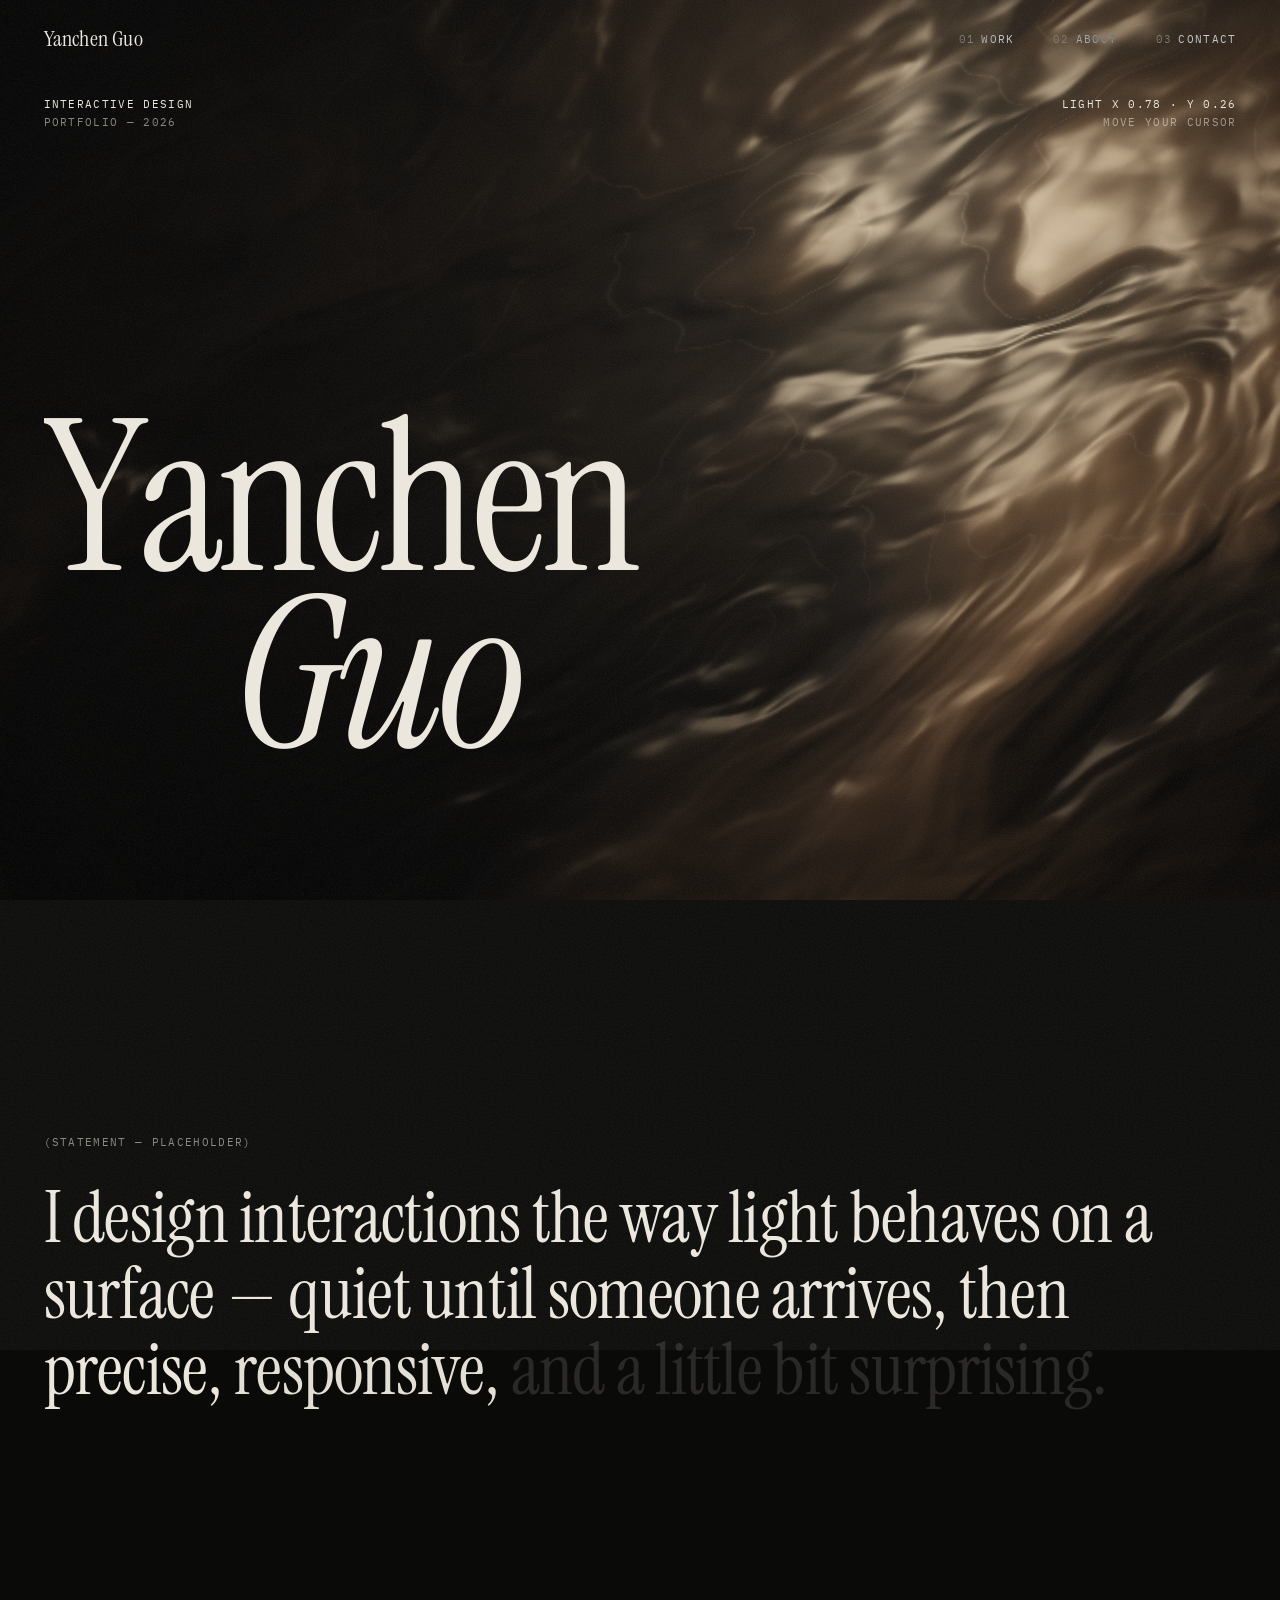
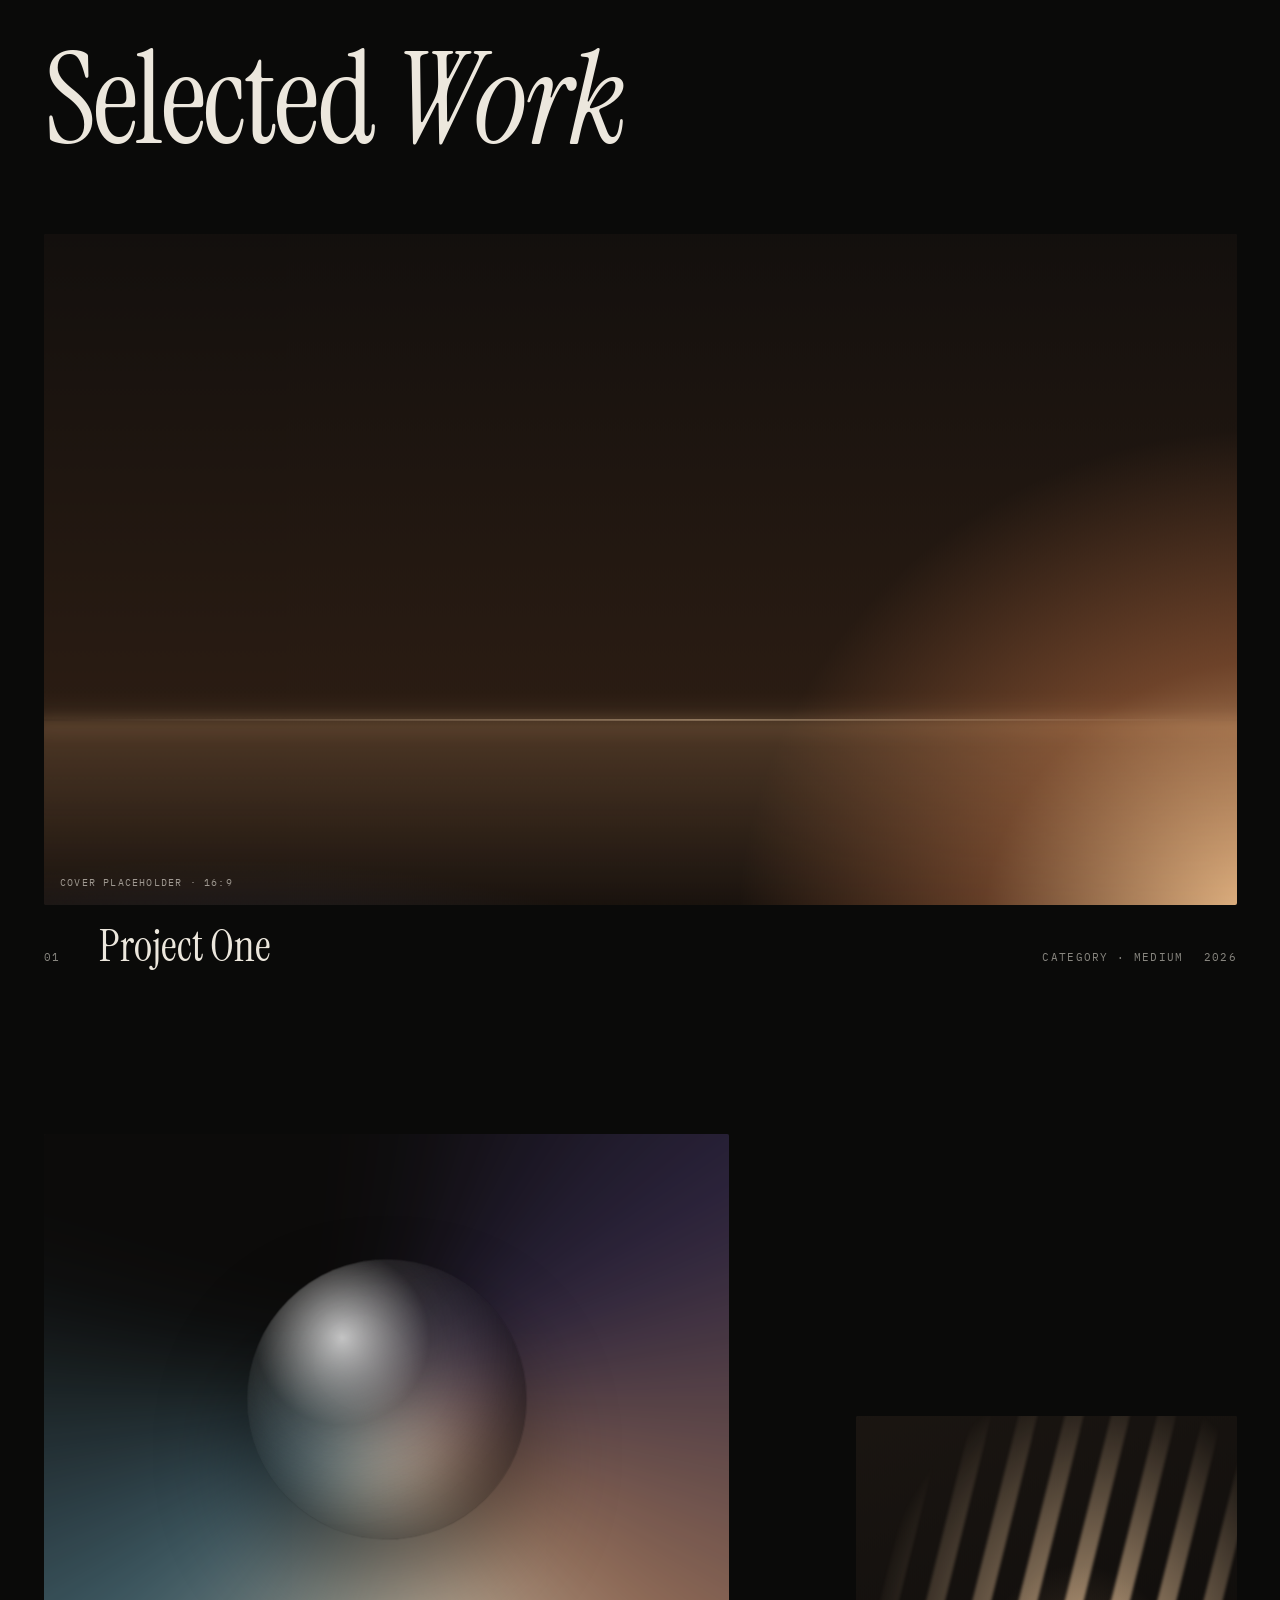
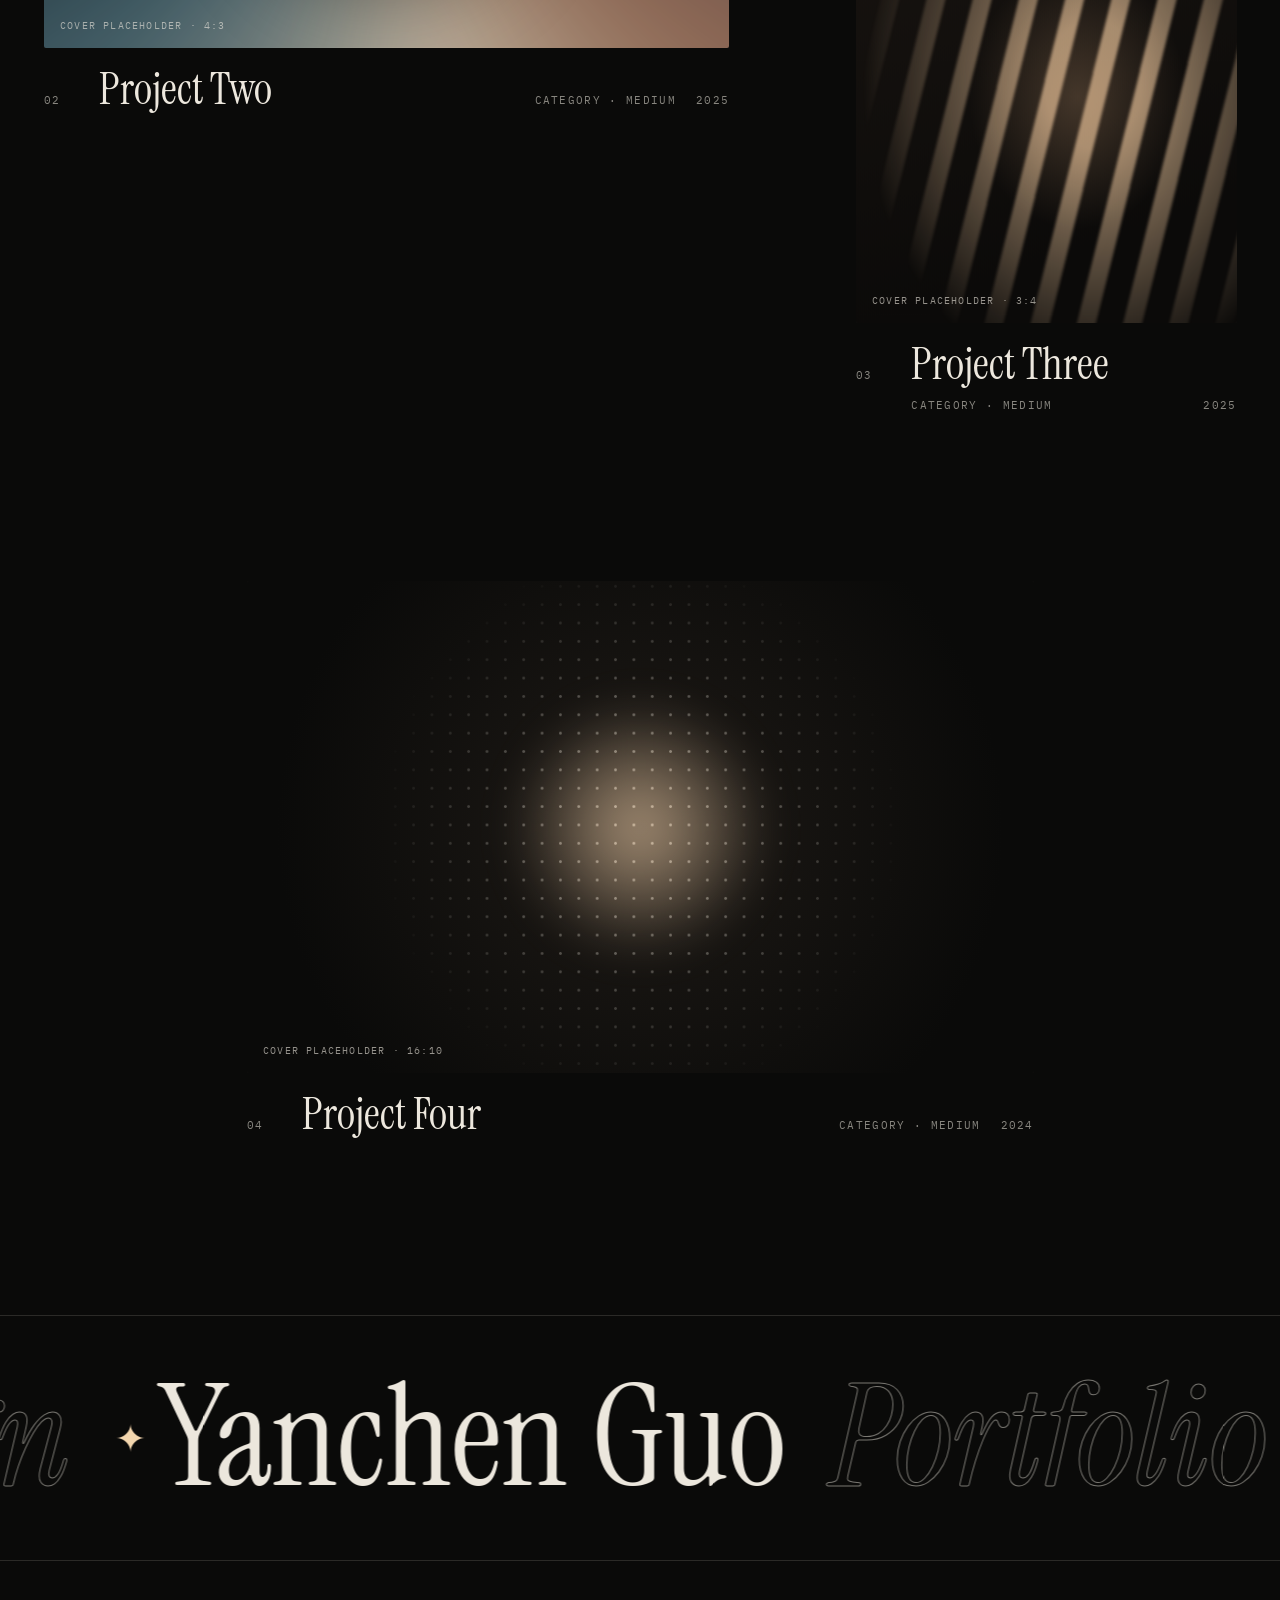
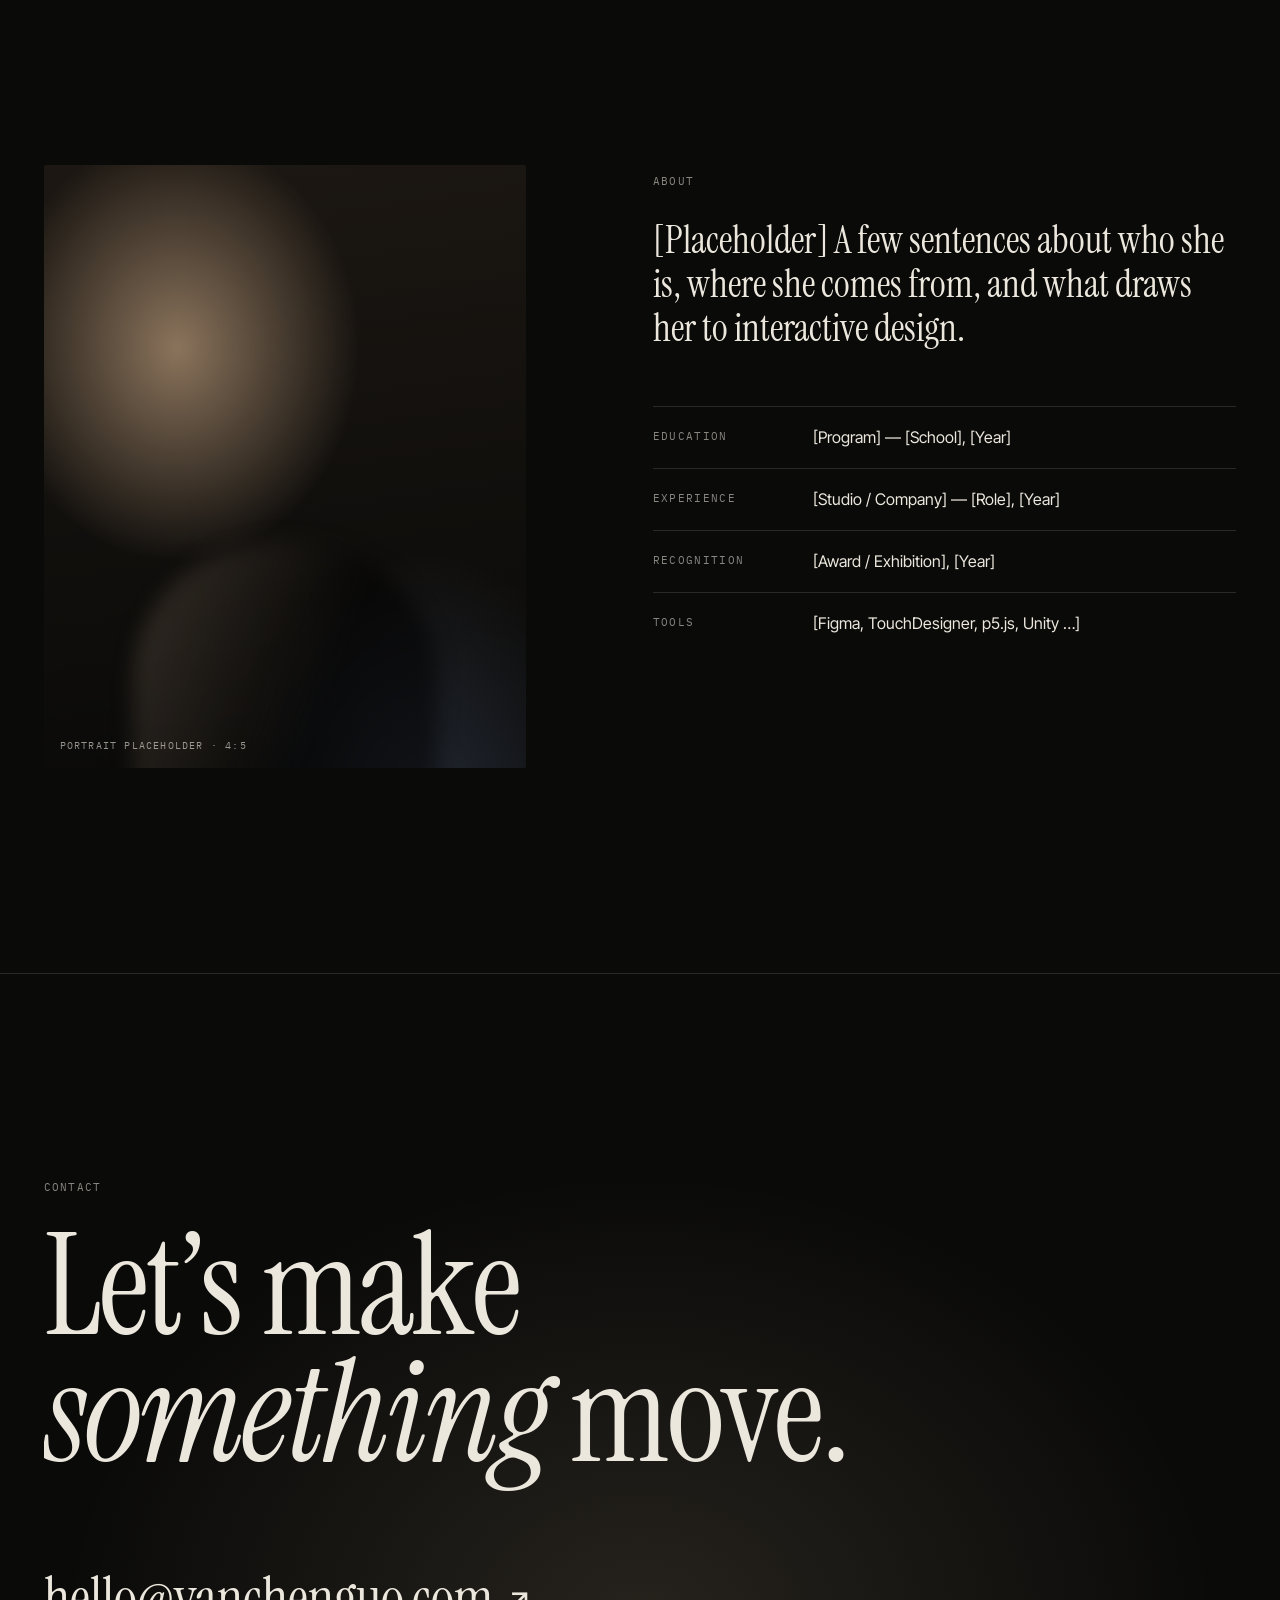
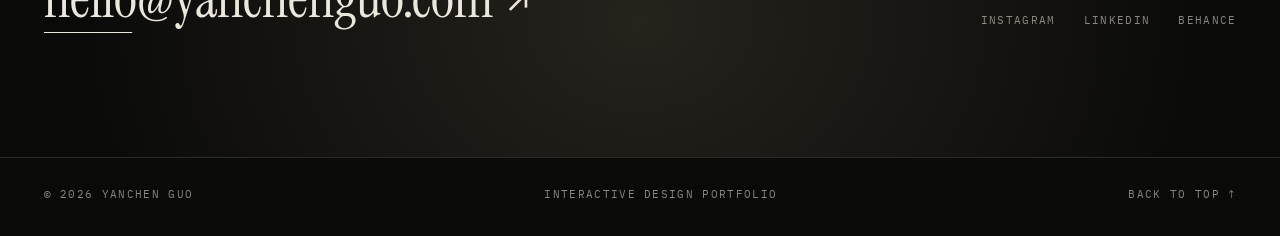
==== index.html @ 1174eb7d "Portfolio site for Yanchen Guo with placeholder content Static site with a WebGL light hero, scroll " ====
<!doctype html>
<html lang="en">
<head>
  <meta charset="utf-8">
  <meta name="viewport" content="width=device-width, initial-scale=1">
  <title>Yanchen Guo — Interactive Design</title>
  <!-- TODO(内容): 一句话介绍，用于搜索结果和分享卡片 -->
  <meta name="description" content="Yanchen Guo — interactive design portfolio.">
  <meta name="theme-color" content="#0a0a09">
  <meta property="og:type" content="website">
  <meta property="og:title" content="Yanchen Guo — Interactive Design">
  <meta property="og:description" content="Yanchen Guo — interactive design portfolio.">
  <meta property="og:url" content="https://yanchenguo.com/">
  <link rel="icon" href="assets/favicon.svg" type="image/svg+xml">

  <script>
    document.documentElement.classList.add('js');
    setTimeout(function () { if (!window.__ready) document.documentElement.classList.remove('js'); }, 2500);
  </script>

  <link rel="preconnect" href="https://fonts.googleapis.com">
  <link rel="preconnect" href="https://fonts.gstatic.com" crossorigin>
  <link href="https://fonts.googleapis.com/css2?family=IBM+Plex+Mono:wght@400&family=Instrument+Serif:ital@0;1&family=Inter+Tight:wght@300;400;500&display=swap" rel="stylesheet">
  <link rel="stylesheet" href="assets/css/style.css">

  <script src="assets/js/vendor/lenis.min.js" defer></script>
  <script src="assets/js/light.js" defer></script>
  <script src="assets/js/main.js" defer></script>
</head>
<body>

<div class="curtain" aria-hidden="true"></div>

<header class="nav">
  <a class="nav-logo" href="./" data-magnetic="0.2">Yanchen Guo</a>
  <nav class="nav-links" aria-label="Primary">
    <a href="#work" data-magnetic="0.3"><span>01</span>Work</a>
    <a href="#about" data-magnetic="0.3"><span>02</span>About</a>
    <a href="#contact" data-magnetic="0.3"><span>03</span>Contact</a>
  </nav>
</header>

<main>

  <!-- ============ Hero: the light follows the cursor ============ -->
  <section class="hero" id="top">
    <canvas class="hero-light" data-light aria-hidden="true"></canvas>
    <div class="hero-inner">
      <div class="hero-top">
        <p class="mono" data-reveal style="--d:.9s">Interactive Design<br><span class="dim">Portfolio — 2026</span></p>
        <p class="mono hero-readout" data-reveal style="--d:1s">
          Light <span data-light-readout>x 0.50 · y 0.50</span><br>
          <span class="dim touch-hide">Move your cursor</span>
        </p>
      </div>

      <h1 class="hero-title" data-split style="--d:.35s">Yanchen<br><em>Guo</em></h1>

      <div class="hero-bottom">
        <!-- TODO(内容): 一句话介绍 -->
        <p class="hero-intro" data-reveal style="--d:1.15s">[Placeholder] One line on what she designs, and for whom.</p>
        <a class="scroll-cue mono" href="#work" data-reveal style="--d:1.25s"><span class="cue-line"></span>Scroll</a>
      </div>
    </div>
  </section>

  <!-- ============ Statement: words light up while scrolling ============ -->
  <section class="statement" aria-label="Statement">
    <p class="mono label" data-reveal>(Statement — placeholder)</p>
    <!-- TODO(内容): 换成她自己的一句话设计理念，长度差不多就好 -->
    <p class="statement-text" data-scrub>I design interactions the way light behaves on a surface — quiet until someone arrives, then precise, responsive, and a little bit surprising.</p>
  </section>

  <!-- ============ Selected work ============ -->
  <!--
    每个作品是一个 <article class="work-item">。版式按 4 个一组自动循环：
      第 1 个通栏 16:9 / 第 2 个偏左 4:3 / 第 3 个偏右竖图 3:4 / 第 4 个居中 16:10
    换封面：把 <div class="art art-1"></div> 换成
      <img class="art" src="assets/img/封面.jpg" alt="作品名" loading="lazy">
    然后删掉 <span class="ph-tag">…</span>
  -->
  <section class="work" id="work">
    <header class="section-head">
      <h2 class="section-title" data-split>Selected <em>Work</em></h2>
      <p class="mono section-count" data-reveal>(04) &nbsp;2024 — 2026</p>
    </header>

    <div class="work-list">

      <article class="work-item">
        <a class="work-link" href="work/example.html" data-cursor="View">
          <div class="work-media" data-reveal="clip" data-tilt>
            <div class="parallax" data-parallax="0.08"><div class="art art-1"></div></div>
            <span class="ph-tag mono">Cover placeholder · 16:9</span>
          </div>
          <div class="work-caption">
            <span class="mono work-no">01</span>
            <h3 class="work-title">Project One</h3>
            <span class="mono work-tags">Category · Medium</span>
            <span class="mono work-year">2026</span>
          </div>
        </a>
      </article>

      <article class="work-item">
        <a class="work-link" href="work/example.html" data-cursor="View">
          <div class="work-media" data-reveal="clip" data-tilt>
            <div class="parallax" data-parallax="0.1"><div class="art art-2"></div></div>
            <span class="ph-tag mono">Cover placeholder · 4:3</span>
          </div>
          <div class="work-caption">
            <span class="mono work-no">02</span>
            <h3 class="work-title">Project Two</h3>
            <span class="mono work-tags">Category · Medium</span>
            <span class="mono work-year">2025</span>
          </div>
        </a>
      </article>

      <article class="work-item">
        <a class="work-link" href="work/example.html" data-cursor="View">
          <div class="work-media" data-reveal="clip" data-tilt>
            <div class="parallax" data-parallax="0.12"><div class="art art-3"></div></div>
            <span class="ph-tag mono">Cover placeholder · 3:4</span>
          </div>
          <div class="work-caption">
            <span class="mono work-no">03</span>
            <h3 class="work-title">Project Three</h3>
            <span class="mono work-tags">Category · Medium</span>
            <span class="mono work-year">2025</span>
          </div>
        </a>
      </article>

      <article class="work-item">
        <a class="work-link" href="work/example.html" data-cursor="View">
          <div class="work-media" data-reveal="clip" data-tilt>
            <div class="parallax" data-parallax="0.08"><div class="art art-4"></div></div>
            <span class="ph-tag mono">Cover placeholder · 16:10</span>
          </div>
          <div class="work-caption">
            <span class="mono work-no">04</span>
            <h3 class="work-title">Project Four</h3>
            <span class="mono work-tags">Category · Medium</span>
            <span class="mono work-year">2024</span>
          </div>
        </a>
      </article>

    </div>
  </section>

  <!-- ============ Marquee ============ -->
  <div class="marquee" aria-hidden="true">
    <div class="marquee-track">
      <div class="marquee-group">
        <span>Interactive</span><span class="outline">Design</span><span class="star">✦</span>
        <span>Yanchen Guo</span><span class="outline">Portfolio</span><span class="star">✦</span>
      </div>
    </div>
  </div>

  <!-- ============ About ============ -->
  <section class="about" id="about">
    <div class="about-grid">
      <!-- TODO(内容): 头像/工作照，换成 <img class="art" src="assets/img/portrait.jpg" alt="Yanchen Guo"> -->
      <div class="about-portrait" data-reveal="clip">
        <div class="parallax" data-parallax="0.1"><div class="art art-portrait"></div></div>
        <span class="ph-tag mono">Portrait placeholder · 4:5</span>
      </div>

      <div class="about-body">
        <p class="mono label" data-reveal>About</p>
        <!-- TODO(内容): 个人简介 -->
        <p class="about-lead" data-reveal>[Placeholder] A few sentences about who she is, where she comes from, and what draws her to interactive design.</p>

        <!-- TODO(内容): 不需要的整行 <div> 删掉 -->
        <dl class="about-list">
          <div data-reveal><dt class="mono">Education</dt><dd>[Program] — [School], [Year]</dd></div>
          <div data-reveal><dt class="mono">Experience</dt><dd>[Studio / Company] — [Role], [Year]</dd></div>
          <div data-reveal><dt class="mono">Recognition</dt><dd>[Award / Exhibition], [Year]</dd></div>
          <div data-reveal><dt class="mono">Tools</dt><dd>[Figma, TouchDesigner, p5.js, Unity …]</dd></div>
        </dl>
      </div>
    </div>
  </section>

  <!-- ============ Contact ============ -->
  <section class="contact" id="contact">
    <p class="mono label" data-reveal>Contact</p>
    <h2 class="contact-title" data-split>Let’s make<br><em>something</em> move.</h2>
    <div class="contact-row">
      <!-- TODO(内容): 换成真实邮箱（href 和文字都要改） -->
      <a class="contact-email" href="mailto:hello@yanchenguo.com" data-reveal>hello@yanchenguo.com <span class="arrow">↗</span></a>
      <!-- TODO(内容): 换成真实链接，不需要的整行 <li> 删掉 -->
      <ul class="contact-social mono" data-reveal style="--d:.1s">
        <li><a href="https://www.instagram.com/" target="_blank" rel="noopener">Instagram</a></li>
        <li><a href="https://www.linkedin.com/" target="_blank" rel="noopener">LinkedIn</a></li>
        <li><a href="https://www.behance.net/" target="_blank" rel="noopener">Behance</a></li>
      </ul>
    </div>
  </section>

</main>

<footer class="footer mono">
  <span>© <span data-year>2026</span> Yanchen Guo</span>
  <span class="dim">Interactive Design Portfolio</span>
  <a href="#top" data-magnetic="0.3">Back to top ↑</a>
</footer>

</body>
</html>
---- assets/css/style.css ----
/* ==========================================================================
   Yanchen Guo — portfolio
   ========================================================================== */

:root {
  color-scheme: dark;
  --ink: #0a0a09;
  --ink-2: #121110;
  --paper: #ece7dd;
  --muted: rgba(236, 231, 221, 0.56);
  --faint: rgba(236, 231, 221, 0.14);
  --glow: #f3d6ae;

  --serif: "Instrument Serif", "Songti SC", "Noto Serif SC", Georgia, serif;
  --sans: "Inter Tight", "PingFang SC", "Noto Sans SC", system-ui, sans-serif;
  --mono: "IBM Plex Mono", ui-monospace, "SFMono-Regular", Menlo, monospace;

  --gutter: clamp(16px, 3.4vw, 48px);
  --gap: clamp(16px, 2vw, 28px);
  --ease: cubic-bezier(0.16, 1, 0.3, 1);
  --ease-io: cubic-bezier(0.76, 0, 0.24, 1);
}

*, *::before, *::after { box-sizing: border-box; }

html, body { overflow-x: clip; }

body {
  margin: 0;
  background: var(--ink);
  color: var(--paper);
  font-family: var(--sans);
  font-size: 16px;
  line-height: 1.55;
  -webkit-font-smoothing: antialiased;
  -moz-osx-font-smoothing: grayscale;
  text-rendering: optimizeLegibility;
}

::selection { background: var(--glow); color: var(--ink); }

img, canvas, video { display: block; max-width: 100%; }

a { color: inherit; text-decoration: none; }

:focus-visible { outline: 1px solid var(--glow); outline-offset: 4px; }

em { font-style: italic; }

.mono {
  font-family: var(--mono);
  font-size: 11px;
  line-height: 1.6;
  letter-spacing: 0.12em;
  text-transform: uppercase;
}

.dim { color: var(--muted); }

.label { color: var(--muted); margin: 0 0 28px; }

/* Lenis */
html.lenis, html.lenis body { height: auto; }
.lenis.lenis-smooth { scroll-behavior: auto !important; }
.lenis.lenis-stopped { overflow: hidden; }

/* Film grain over everything */
body::after {
  content: "";
  position: fixed;
  inset: -50%;
  z-index: 90;
  pointer-events: none;
  opacity: 0.075;
  background-image: url("data:image/svg+xml;utf8,<svg xmlns='http://www.w3.org/2000/svg' width='240' height='240'><filter id='n'><feTurbulence type='fractalNoise' baseFrequency='.85' numOctaves='3' stitchTiles='stitch'/><feColorMatrix values='0 0 0 0 1  0 0 0 0 1  0 0 0 0 1  0 0 0 .9 0'/></filter><rect width='100%' height='100%' filter='url(%23n)'/></svg>");
  animation: grain 1.2s steps(6) infinite;
}

@keyframes grain {
  0%   { transform: translate(0, 0); }
  20%  { transform: translate(-6%, 4%); }
  40%  { transform: translate(4%, -7%); }
  60%  { transform: translate(-3%, -3%); }
  80%  { transform: translate(7%, 5%); }
  100% { transform: translate(0, 0); }
}

/* ==========================================================================
   Page curtain (enter / leave)
   ========================================================================== */

.curtain {
  position: fixed;
  inset: 0;
  z-index: 95;
  display: none;
  pointer-events: none;
  background: var(--ink);
  transform-origin: top;
}

.js .curtain { display: block; animation: curtain-out 1.1s var(--ease) 0.05s both; }

.js.is-leaving .curtain {
  transform-origin: bottom;
  animation: curtain-in 0.6s var(--ease-io) both;
}

@keyframes curtain-out { from { transform: scaleY(1); } to { transform: scaleY(0); } }
@keyframes curtain-in  { from { transform: scaleY(0); } to { transform: scaleY(1); } }

/* ==========================================================================
   Navigation
   ========================================================================== */

.nav {
  position: fixed;
  top: 0;
  left: 0;
  right: 0;
  z-index: 50;
  display: flex;
  align-items: center;
  justify-content: space-between;
  padding: 22px var(--gutter);
  color: #f0ece4;
  mix-blend-mode: difference;
}

.nav-logo {
  font-family: var(--serif);
  font-size: 22px;
  letter-spacing: 0.01em;
}

.nav-links { display: flex; gap: clamp(18px, 3vw, 40px); }

.nav-links a {
  font-family: var(--mono);
  font-size: 11px;
  letter-spacing: 0.12em;
  text-transform: uppercase;
}

.nav-links a span { opacity: 0.5; margin-right: 6px; }

[data-magnetic] { display: inline-block; transition: transform 0.6s var(--ease); }

/* ==========================================================================
   Cursor
   ========================================================================== */

.cursor {
  position: fixed;
  left: 0;
  top: 0;
  z-index: 99;
  pointer-events: none;
  mix-blend-mode: difference;
  opacity: 0;
  transition: opacity 0.3s;
}

.has-cursor .cursor { opacity: 1; }
.has-cursor, .has-cursor * { cursor: none; }

.cursor-ball {
  position: absolute;
  left: -44px;
  top: -44px;
  width: 88px;
  height: 88px;
  border-radius: 50%;
  background: #f0ece4;
  display: grid;
  place-items: center;
  transform: scale(0.11);
  transition: transform 0.6s var(--ease), background-color 0.3s;
}

.cursor.is-link .cursor-ball { transform: scale(0.42); }

.cursor.is-view { mix-blend-mode: normal; }
.cursor.is-view .cursor-ball { transform: scale(1); background: rgba(240, 236, 228, 0.94); }

.cursor-label {
  font-family: var(--mono);
  font-size: 11px;
  letter-spacing: 0.14em;
  text-transform: uppercase;
  color: var(--ink);
  opacity: 0;
  transition: opacity 0.25s;
}

.cursor.is-view .cursor-label { opacity: 1; transition-delay: 0.1s; }

/* ==========================================================================
   Reveal system (only active once JS is running)
   ========================================================================== */

.js [data-reveal] {
  opacity: 0;
  transform: translate3d(0, 28px, 0);
  transition: opacity 1.3s var(--ease), transform 1.3s var(--ease);
  transition-delay: var(--d, 0s);
}

.js [data-reveal].is-in { opacity: 1; transform: none; }

.js [data-reveal="clip"] {
  opacity: 1;
  transform: none;
  clip-path: inset(100% 0 0 0);
  transition: clip-path 1.6s var(--ease);
  transition-delay: var(--d, 0s);
}

.js [data-reveal="clip"].is-in { clip-path: inset(0 0 0 0); }

.split .w {
  display: inline-block;
  overflow: hidden;
  vertical-align: top;
  padding: 0 0.08em 0.1em 0;
  margin: 0 -0.08em -0.1em 0;
}

.split .c { display: inline-block; }

.js .split .c {
  transform: translate3d(0, 112%, 0);
  transition: transform 1.25s var(--ease);
  transition-delay: calc(var(--i) * 32ms + var(--d, 0s));
}

.js .split.is-in .c { transform: none; }

/* ==========================================================================
   Hero
   ========================================================================== */

.hero {
  position: relative;
  height: 100vh;
  height: 100svh;
  min-height: 620px;
  overflow: hidden;
  background:
    radial-gradient(60% 50% at 72% 32%, rgba(243, 214, 174, 0.16), transparent 70%),
    var(--ink);
}

.hero-light {
  position: absolute;
  inset: 0;
  width: 100%;
  height: 100%;
}

.hero-inner {
  position: absolute;
  inset: 0;
  display: grid;
  grid-template-rows: auto 1fr auto;
  padding: 96px var(--gutter) var(--gutter);
  pointer-events: none;
}

.hero-inner a { pointer-events: auto; }

.hero-top {
  display: flex;
  justify-content: space-between;
  gap: 24px;
}

.hero-top p { margin: 0; }

.hero-readout { text-align: right; font-variant-numeric: tabular-nums; }

.hero-title {
  align-self: end;
  margin: 0;
  font-family: var(--serif);
  font-weight: 400;
  font-size: clamp(72px, 16.5vw, 268px);
  line-height: 0.84;
  letter-spacing: -0.025em;
}

.hero-title em { display: inline-block; padding-left: 0.9em; }

.hero-bottom {
  display: flex;
  align-items: flex-end;
  justify-content: space-between;
  gap: 24px;
  margin-top: clamp(24px, 4vw, 48px);
}

.hero-intro {
  max-width: 30em;
  margin: 0;
  font-size: clamp(15px, 1.3vw, 18px);
  color: var(--muted);
}

.scroll-cue { display: flex; align-items: center; gap: 12px; white-space: nowrap; }

.cue-line {
  position: relative;
  width: 1px;
  height: 44px;
  overflow: hidden;
  background: var(--faint);
}

.cue-line::after {
  content: "";
  position: absolute;
  left: 0;
  top: 0;
  width: 1px;
  height: 100%;
  background: var(--paper);
  animation: cue 2.2s var(--ease-io) infinite;
}

@keyframes cue {
  0%   { transform: translateY(-100%); }
  60%  { transform: translateY(100%); }
  100% { transform: translateY(100%); }
}

@media (hover: none) { .touch-hide { display: none; } }

/* ==========================================================================
   Statement — words light up as you scroll
   ========================================================================== */

.statement {
  padding: clamp(120px, 26vh, 280px) var(--gutter);
}

.statement-text {
  max-width: 17em;
  margin: 0;
  font-family: var(--serif);
  font-size: clamp(34px, 5.6vw, 92px);
  line-height: 1.06;
  letter-spacing: -0.01em;
}

.statement-text .sw { transition: opacity 0.25s linear, color 0.25s linear; }

/* ==========================================================================
   Section head
   ========================================================================== */

.section-head {
  display: flex;
  align-items: flex-end;
  justify-content: space-between;
  gap: 24px;
  padding: 0 var(--gutter) clamp(40px, 6vw, 80px);
}

.section-title {
  margin: 0;
  font-family: var(--serif);
  font-weight: 400;
  font-size: clamp(56px, 10vw, 168px);
  line-height: 0.9;
  letter-spacing: -0.02em;
}

.section-count { margin: 0 0 0.8em; color: var(--muted); white-space: nowrap; }

/* ==========================================================================
   Work list — editorial asymmetric grid
   ========================================================================== */

.work { padding-bottom: clamp(80px, 14vw, 200px); }

.work-list {
  display: grid;
  grid-template-columns: repeat(12, minmax(0, 1fr));
  column-gap: var(--gap);
  row-gap: clamp(88px, 13vw, 200px);
  padding: 0 var(--gutter);
}

.work-item { grid-column: 1 / -1; }
.work-item:nth-child(4n + 2) { grid-column: 1 / span 7; }
.work-item:nth-child(4n + 3) { grid-column: 9 / span 4; margin-top: clamp(120px, 22vw, 360px); }
.work-item:nth-child(4n + 4) { grid-column: 3 / span 8; }

.work-link { display: block; }

.work-media {
  position: relative;
  overflow: hidden;
  aspect-ratio: 16 / 9;
  border-radius: 2px;
  background: var(--ink-2);
  transform: perspective(1400px) rotateX(var(--rx, 0deg)) rotateY(var(--ry, 0deg));
  transition: transform 0.9s var(--ease), clip-path 1.6s var(--ease);
  box-shadow: inset 0 0 0 1px rgba(255, 255, 255, 0.04);
}

.work-item:nth-child(4n + 2) .work-media { aspect-ratio: 4 / 3; }
.work-item:nth-child(4n + 3) .work-media { aspect-ratio: 3 / 4; }
.work-item:nth-child(4n + 4) .work-media { aspect-ratio: 16 / 10; }

/* light that follows the cursor across the cover */
.work-media::after {
  content: "";
  position: absolute;
  inset: 0;
  z-index: 2;
  pointer-events: none;
  background: radial-gradient(620px circle at var(--gx, 50%) var(--gy, 50%), rgba(255, 236, 210, 0.24), transparent 46%);
  mix-blend-mode: screen;
  opacity: 0;
  transition: opacity 0.7s var(--ease);
}

.work-link:hover .work-media::after { opacity: 1; }

.parallax {
  position: absolute;
  inset: -11% 0;
  will-change: transform;
}

.art {
  position: absolute;
  inset: 0;
  width: 100%;
  height: 100%;
  object-fit: cover;
  overflow: hidden;
  transform: scale(1.02);
  transition: transform 1.8s var(--ease), filter 1.2s var(--ease);
}

.work-link:hover .art { transform: scale(1.07); }

.ph-tag {
  position: absolute;
  left: 16px;
  bottom: 14px;
  z-index: 3;
  font-size: 10px;
  color: rgba(236, 231, 221, 0.62);
}

.work-link { container-type: inline-size; }

.work-caption {
  display: grid;
  grid-template-columns: 2.2em minmax(0, 1fr) auto auto;
  align-items: baseline;
  column-gap: 20px;
  row-gap: 10px;
  padding-top: 20px;
}

/* narrow cards: meta drops to a second line under the title */
@container (max-width: 620px) {
  .work-caption { grid-template-columns: 2.2em minmax(0, 1fr) auto; }
  .work-title { grid-column: 2 / -1; }
  .work-tags { grid-column: 2; grid-row: 2; }
  .work-year { grid-column: 3; grid-row: 2; }
}

.work-no { color: var(--muted); }

.work-title {
  position: relative;
  margin: 0;
  font-family: var(--serif);
  font-weight: 400;
  font-size: clamp(30px, 3.4vw, 52px);
  line-height: 1;
  transition: transform 0.8s var(--ease);
}

.work-title::before {
  content: "";
  position: absolute;
  left: -1.1em;
  top: 55%;
  width: 0.8em;
  height: 1px;
  background: var(--paper);
  transform: scaleX(0);
  transform-origin: left;
  transition: transform 0.8s var(--ease);
}

.work-link:hover .work-title { transform: translateX(1.1em); }
.work-link:hover .work-title::before { transform: scaleX(1); }

.work-tags, .work-year { color: var(--muted); }

/* ==========================================================================
   Placeholder artworks (replace with <img class="art" …>)
   ========================================================================== */

/* 01 — Dawn: a low sun through haze */
.art-1 {
  background:
    radial-gradient(42% 58% at 68% 58%, rgba(255, 205, 150, 0.95), rgba(255, 150, 90, 0.32) 38%, transparent 70%),
    radial-gradient(90% 60% at 15% 115%, rgba(86, 104, 150, 0.55), transparent 62%),
    linear-gradient(180deg, #120f0d 0%, #2a1c13 58%, #0c0b0a 100%);
  background-size: 150% 150%, 100% 100%, 100% 100%;
  animation: drift 20s ease-in-out infinite alternate;
}

.art-1::before {
  content: "";
  position: absolute;
  left: 0;
  right: 0;
  top: 61%;
  height: 1px;
  background: linear-gradient(90deg, transparent, rgba(255, 228, 190, 0.8) 55%, transparent);
  box-shadow: 0 0 24px 2px rgba(255, 200, 140, 0.45);
}

.art-1::after {
  content: "";
  position: absolute;
  inset: 61% 0 0 0;
  background: linear-gradient(180deg, rgba(255, 190, 130, 0.18), transparent 60%);
  filter: blur(6px);
}

@keyframes drift {
  from { background-position: 62% 58%, 0 0, 0 0; }
  to   { background-position: 92% 80%, 0 0, 0 0; }
}

/* 02 — Prism: a glass sphere over moving colour */
.art-2 { background: #0d0c0b; }

.art-2::before {
  content: "";
  position: absolute;
  inset: -35%;
  background: conic-gradient(from 0deg at 50% 50%, #0d0c0b 0deg, #34284d 60deg, #b98262 130deg, #efdcbf 170deg, #46707f 230deg, #0d0c0b 290deg);
  filter: blur(46px) saturate(0.85);
  opacity: 0.8;
  animation: spin 36s linear infinite;
}

.art-2::after {
  content: "";
  position: absolute;
  left: 50%;
  top: 50%;
  width: 40%;
  aspect-ratio: 1;
  border-radius: 50%;
  transform: translate(-50%, -50%);
  background: radial-gradient(circle at 34% 28%, rgba(255, 255, 255, 0.75), rgba(255, 255, 255, 0.1) 32%, rgba(255, 255, 255, 0.02) 62%, transparent 72%);
  box-shadow: inset -24px -36px 70px rgba(0, 0, 0, 0.55), 0 50px 90px rgba(0, 0, 0, 0.45);
  -webkit-backdrop-filter: blur(14px) brightness(1.15);
  backdrop-filter: blur(14px) brightness(1.15);
}

@keyframes spin { to { transform: rotate(360deg); } }

/* 03 — Blinds: afternoon light through a window */
.art-3 { background: linear-gradient(160deg, #1b1612, #0b0a09 70%); }

.art-3::before {
  content: "";
  position: absolute;
  inset: -25%;
  background: repeating-linear-gradient(104deg, rgba(255, 214, 170, 0) 0 26px, rgba(255, 214, 170, 0.6) 26px 44px);
  -webkit-mask-image: radial-gradient(55% 45% at 58% 46%, #000 15%, transparent 72%);
  mask-image: radial-gradient(55% 45% at 58% 46%, #000 15%, transparent 72%);
  filter: blur(1.6px);
  animation: sweep 16s ease-in-out infinite alternate;
}

.art-3::after {
  content: "";
  position: absolute;
  inset: 0;
  background: radial-gradient(40% 30% at 58% 46%, rgba(255, 200, 150, 0.22), transparent 70%);
}

@keyframes sweep {
  from { transform: skewY(-9deg) translateX(-5%); }
  to   { transform: skewY(-9deg) translateX(5%); }
}

/* 04 — Field: a breathing grid of points */
.art-4 { background: radial-gradient(circle at 50% 50%, #1e1a16, #0a0a09 72%); }

.art-4::before {
  content: "";
  position: absolute;
  inset: 0;
  background-image: radial-gradient(circle, rgba(236, 231, 221, 0.6) 1px, transparent 1.7px);
  background-size: 18px 18px;
  -webkit-mask-image: radial-gradient(42% 58% at 50% 50%, #000, transparent 78%);
  mask-image: radial-gradient(42% 58% at 50% 50%, #000, transparent 78%);
  animation: breathe 7s ease-in-out infinite;
}

.art-4::after {
  content: "";
  position: absolute;
  left: 50%;
  top: 50%;
  width: 34%;
  aspect-ratio: 1;
  border-radius: 50%;
  transform: translate(-50%, -50%);
  background: radial-gradient(circle, rgba(255, 220, 180, 0.62), transparent 66%);
  filter: blur(22px);
  animation: breathe 7s ease-in-out infinite reverse;
}

@keyframes breathe { 50% { opacity: 0.5; } }

/* Portrait — soft window light */
.art-portrait {
  background:
    radial-gradient(60% 46% at 28% 26%, rgba(255, 212, 168, 0.5), transparent 62%),
    radial-gradient(56% 50% at 78% 88%, rgba(108, 128, 170, 0.26), transparent 70%),
    linear-gradient(172deg, #1d1813, #0a0a09 80%);
}

.art-portrait::before {
  content: "";
  position: absolute;
  left: 50%;
  bottom: -6%;
  width: 62%;
  aspect-ratio: 3 / 4;
  transform: translateX(-50%);
  border-radius: 48% 48% 0 0 / 34% 34% 0 0;
  background: linear-gradient(110deg, rgba(255, 220, 185, 0.16), rgba(0, 0, 0, 0.5) 55%);
  filter: blur(10px);
}

/* ==========================================================================
   Marquee
   ========================================================================== */

.marquee {
  overflow: hidden;
  padding: clamp(28px, 4vw, 56px) 0;
  border-top: 1px solid var(--faint);
  border-bottom: 1px solid var(--faint);
}

.marquee-track {
  display: flex;
  width: max-content;
  will-change: transform;
}

.marquee-group { display: flex; align-items: center; }

.marquee-group span {
  font-family: var(--serif);
  font-size: clamp(64px, 11vw, 190px);
  line-height: 1;
  white-space: nowrap;
  padding-right: 0.32em;
}

.marquee-group .outline {
  font-style: italic;
  color: transparent;
  -webkit-text-stroke: 1px rgba(236, 231, 221, 0.5);
}

.marquee-group .star {
  font-family: var(--sans);
  font-size: clamp(22px, 3vw, 48px);
  color: var(--glow);
}

/* ==========================================================================
   About
   ========================================================================== */

.about { padding: clamp(100px, 16vw, 240px) var(--gutter); }

.about-grid {
  display: grid;
  grid-template-columns: repeat(12, minmax(0, 1fr));
  column-gap: var(--gap);
  row-gap: 56px;
  align-items: start;
}

.about-portrait {
  grid-column: 1 / span 5;
  position: relative;
  overflow: hidden;
  aspect-ratio: 4 / 5;
  border-radius: 2px;
  background: var(--ink-2);
}

.about-body { grid-column: 7 / span 6; padding-top: 8px; }

.about-lead {
  margin: 0 0 56px;
  font-family: var(--serif);
  font-size: clamp(28px, 3vw, 46px);
  line-height: 1.14;
}

.about-list { margin: 0; }

.about-list > div {
  display: grid;
  grid-template-columns: 9em 1fr;
  gap: 16px;
  padding: 18px 0;
  border-top: 1px solid var(--faint);
}

.about-list dt { color: var(--muted); padding-top: 3px; }
.about-list dd { margin: 0; }

/* ==========================================================================
   Contact
   ========================================================================== */

.contact {
  position: relative;
  padding: clamp(100px, 16vw, 220px) var(--gutter) clamp(64px, 10vw, 140px);
  border-top: 1px solid var(--faint);
  overflow: hidden;
}

.contact::before {
  content: "";
  position: absolute;
  left: 50%;
  bottom: -40%;
  width: 90vw;
  height: 70vw;
  transform: translateX(-50%);
  background: radial-gradient(closest-side, rgba(243, 214, 174, 0.12), transparent);
  pointer-events: none;
}

.contact-title {
  position: relative;
  margin: 0 0 clamp(48px, 7vw, 96px);
  font-family: var(--serif);
  font-weight: 400;
  font-size: clamp(60px, 11vw, 190px);
  line-height: 0.9;
  letter-spacing: -0.02em;
}

.contact-row {
  position: relative;
  display: flex;
  flex-wrap: wrap;
  align-items: flex-end;
  justify-content: space-between;
  gap: 32px;
}

.contact-email {
  position: relative;
  font-family: var(--serif);
  font-size: clamp(30px, 4.4vw, 68px);
  line-height: 1.1;
  word-break: break-word;
}

.contact-email::after {
  content: "";
  position: absolute;
  left: 0;
  right: 0;
  bottom: -4px;
  height: 1px;
  background: var(--paper);
  transform: scaleX(0.18);
  transform-origin: left;
  transition: transform 0.9s var(--ease);
}

.contact-email:hover::after { transform: scaleX(1); }

.contact-email .arrow {
  display: inline-block;
  font-family: var(--sans);
  font-size: 0.6em;
  transition: transform 0.7s var(--ease);
}

.contact-email:hover .arrow { transform: translate(0.15em, -0.15em) rotate(45deg); }

.contact-social {
  display: flex;
  gap: 28px;
  margin: 0;
  padding: 0;
  list-style: none;
}

.contact-social a { color: var(--muted); transition: color 0.3s; }
.contact-social a:hover { color: var(--paper); }

/* ==========================================================================
   Footer
   ========================================================================== */

.footer {
  display: flex;
  flex-wrap: wrap;
  justify-content: space-between;
  gap: 16px;
  padding: 28px var(--gutter) 32px;
  border-top: 1px solid var(--faint);
  color: var(--muted);
}

.footer a:hover { color: var(--paper); }

/* ==========================================================================
   Project page
   ========================================================================== */

.p-hero { padding: clamp(150px, 30vh, 280px) var(--gutter) clamp(56px, 8vw, 104px); }

.p-kicker { color: var(--muted); margin: 0 0 24px; }

.p-title {
  margin: 0;
  font-family: var(--serif);
  font-weight: 400;
  font-size: clamp(64px, 13vw, 220px);
  line-height: 0.88;
  letter-spacing: -0.025em;
}

.p-intro {
  display: grid;
  grid-template-columns: repeat(12, minmax(0, 1fr));
  column-gap: var(--gap);
  margin-top: clamp(40px, 6vw, 80px);
}

.p-summary {
  grid-column: 7 / span 6;
  margin: 0;
  font-size: clamp(18px, 1.6vw, 24px);
  line-height: 1.45;
}

.p-facts {
  display: grid;
  grid-template-columns: repeat(4, minmax(0, 1fr));
  gap: 24px;
  margin: clamp(56px, 8vw, 104px) 0 0;
  padding-top: 20px;
  border-top: 1px solid var(--faint);
}

.p-facts dt { color: var(--muted); margin-bottom: 6px; }
.p-facts dd { margin: 0; }

/* full-bleed cover that opens up as you scroll into it */
.p-cover {
  position: relative;
  height: 100vh;
  height: 100svh;
  overflow: hidden;
  background: var(--ink-2);
  clip-path: inset(calc((1 - var(--p, 1)) * 9%) calc((1 - var(--p, 1)) * var(--gutter) * 3) round calc((1 - var(--p, 1)) * 18px));
}

.p-section {
  display: grid;
  grid-template-columns: repeat(12, minmax(0, 1fr));
  column-gap: var(--gap);
  padding: clamp(96px, 14vw, 200px) var(--gutter);
}

.p-section .label { grid-column: 1 / span 4; }

.p-prose {
  grid-column: 6 / span 7;
  font-family: var(--serif);
  font-size: clamp(26px, 2.6vw, 40px);
  line-height: 1.2;
}

.p-prose p { margin: 0 0 0.8em; }

.p-gallery {
  display: grid;
  grid-template-columns: repeat(12, minmax(0, 1fr));
  gap: clamp(56px, 8vw, 120px) var(--gap);
  padding: 0 var(--gutter) clamp(96px, 14vw, 200px);
}

.p-figure { grid-column: 1 / -1; margin: 0; }
.p-figure.half-l { grid-column: 1 / span 6; }
.p-figure.half-r { grid-column: 7 / span 6; margin-top: clamp(80px, 14vw, 220px); }
.p-figure.mid { grid-column: 3 / span 8; }

.p-figure .frame {
  position: relative;
  overflow: hidden;
  aspect-ratio: 16 / 9;
  border-radius: 2px;
  background: var(--ink-2);
}

.p-figure.half-l .frame, .p-figure.half-r .frame { aspect-ratio: 4 / 5; }

.p-figure figcaption { margin-top: 14px; color: var(--muted); }

.p-next {
  position: relative;
  display: block;
  overflow: hidden;
  padding: clamp(120px, 20vw, 280px) var(--gutter);
  border-top: 1px solid var(--faint);
  text-align: center;
}

.p-next .bg {
  position: absolute;
  inset: 0;
  opacity: 0;
  transform: scale(1.12);
  transition: opacity 1s var(--ease), transform 1.6s var(--ease);
}

.p-next:hover .bg { opacity: 0.55; transform: scale(1); }

.p-next .mono, .p-next h2 { position: relative; }

.p-next h2 {
  margin: 20px 0 0;
  font-family: var(--serif);
  font-weight: 400;
  font-size: clamp(56px, 10vw, 168px);
  line-height: 0.92;
  font-style: italic;
}

/* ==========================================================================
   404
   ========================================================================== */

.nf-inner {
  position: absolute;
  inset: 0;
  display: grid;
  place-content: center;
  text-align: center;
  padding: var(--gutter);
  pointer-events: none;
}

.nf-inner a { pointer-events: auto; }

.nf-inner h1 {
  margin: 0 0 24px;
  font-family: var(--serif);
  font-weight: 400;
  font-style: italic;
  font-size: clamp(120px, 26vw, 360px);
  line-height: 0.8;
}

/* ==========================================================================
   Responsive
   ========================================================================== */

@media (max-width: 860px) {
  .work-item,
  .work-item:nth-child(4n + 2),
  .work-item:nth-child(4n + 3),
  .work-item:nth-child(4n + 4) { grid-column: 1 / -1; margin-top: 0; }

  .work-item:nth-child(4n + 3) .work-media { aspect-ratio: 4 / 5; }

  .about-portrait, .about-body { grid-column: 1 / -1; }
  .about-portrait { max-width: 520px; }

  .p-summary { grid-column: 1 / -1; }
  .p-facts { grid-template-columns: repeat(2, minmax(0, 1fr)); }
  .p-section .label, .p-prose { grid-column: 1 / -1; }
  .p-figure.half-l, .p-figure.half-r, .p-figure.mid { grid-column: 1 / -1; margin-top: 0; }

  .section-head { flex-direction: column; align-items: flex-start; }
}

@media (max-width: 560px) {
  .hero-title { font-size: 27vw; }
  .nav-links a span { display: none; }
  .hero-top { flex-direction: column; gap: 10px; }
  .hero-readout { text-align: left; }
  .hero-bottom { flex-direction: column; align-items: flex-start; }
  .about-list > div { grid-template-columns: 1fr; gap: 4px; }
}

/* ==========================================================================
   Reduced motion
   ========================================================================== */

@media (prefers-reduced-motion: reduce) {
  *, *::before, *::after {
    animation-duration: 0.001ms !important;
    animation-iteration-count: 1 !important;
    transition-duration: 0.001ms !important;
    transition-delay: 0s !important;
  }

  .js [data-reveal], .js .split .c {
    opacity: 1 !important;
    transform: none !important;
    clip-path: none !important;
  }

  body::after { animation: none; }
}
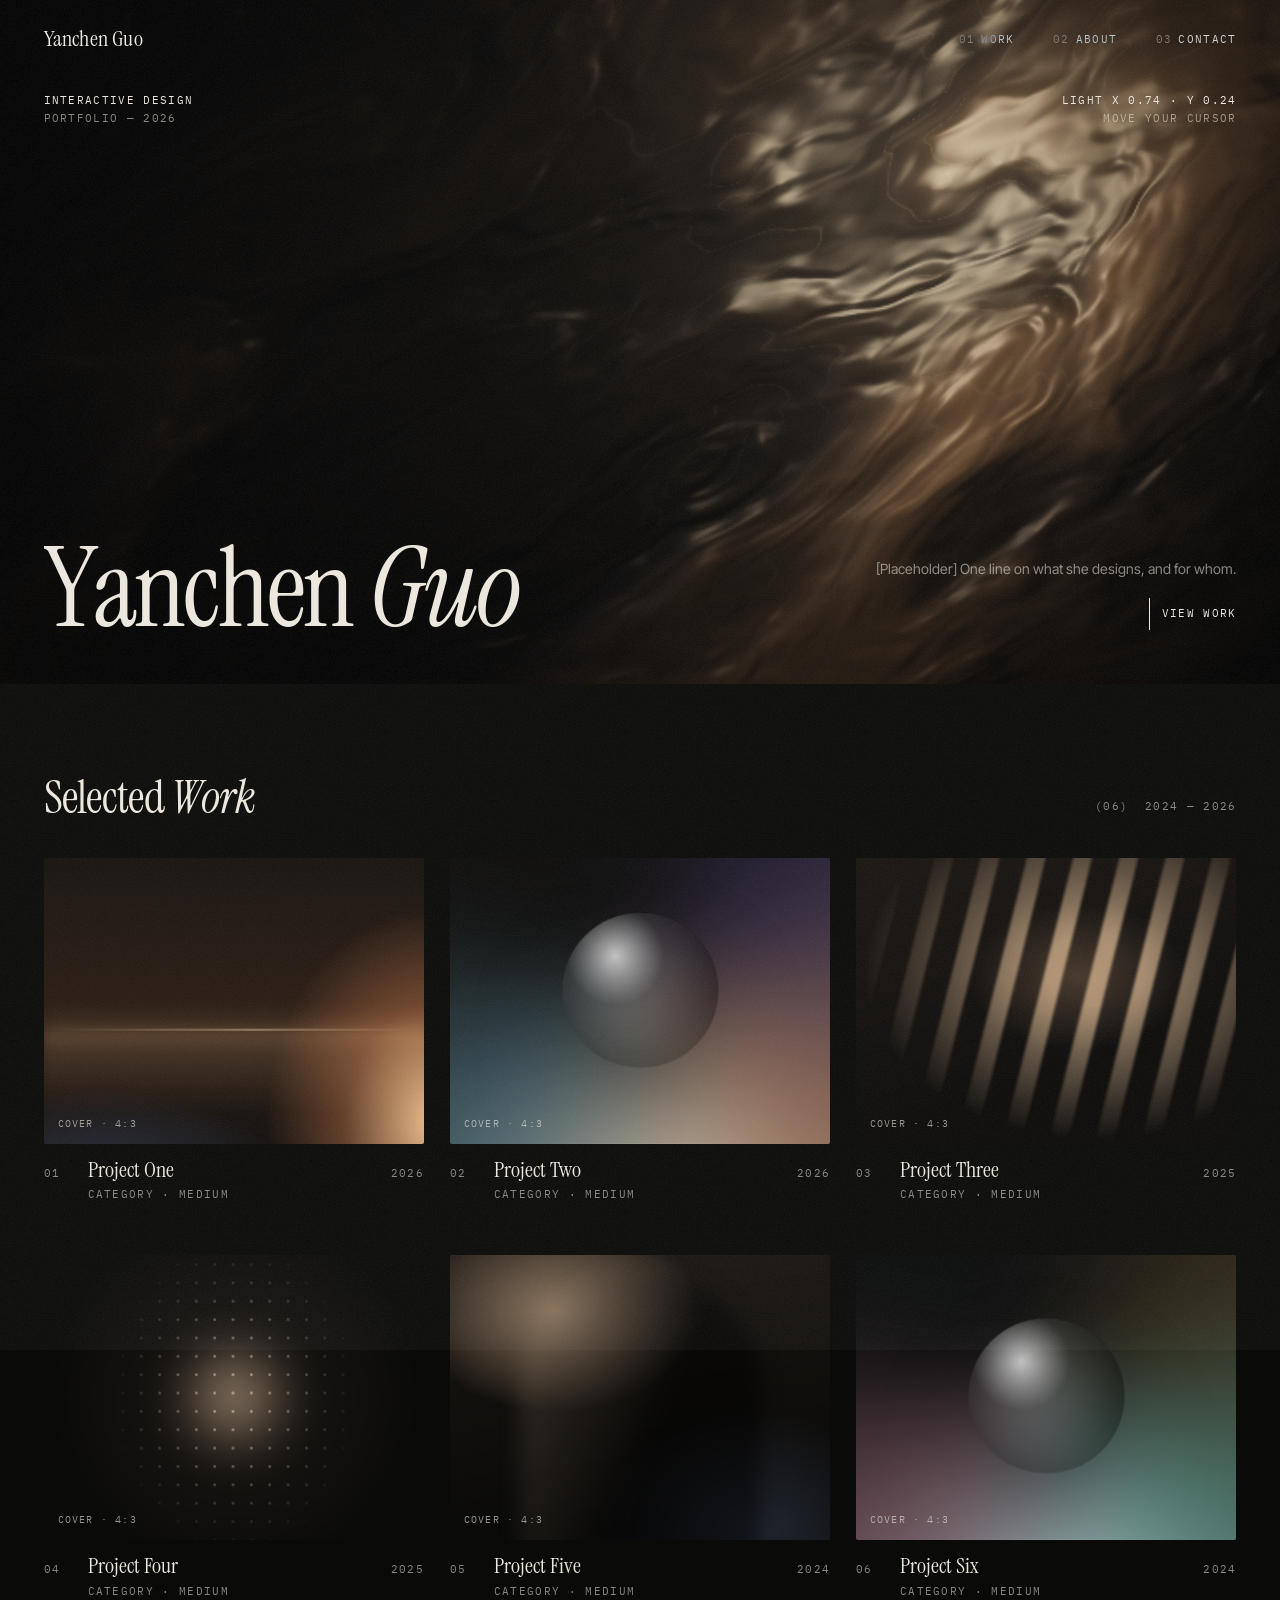
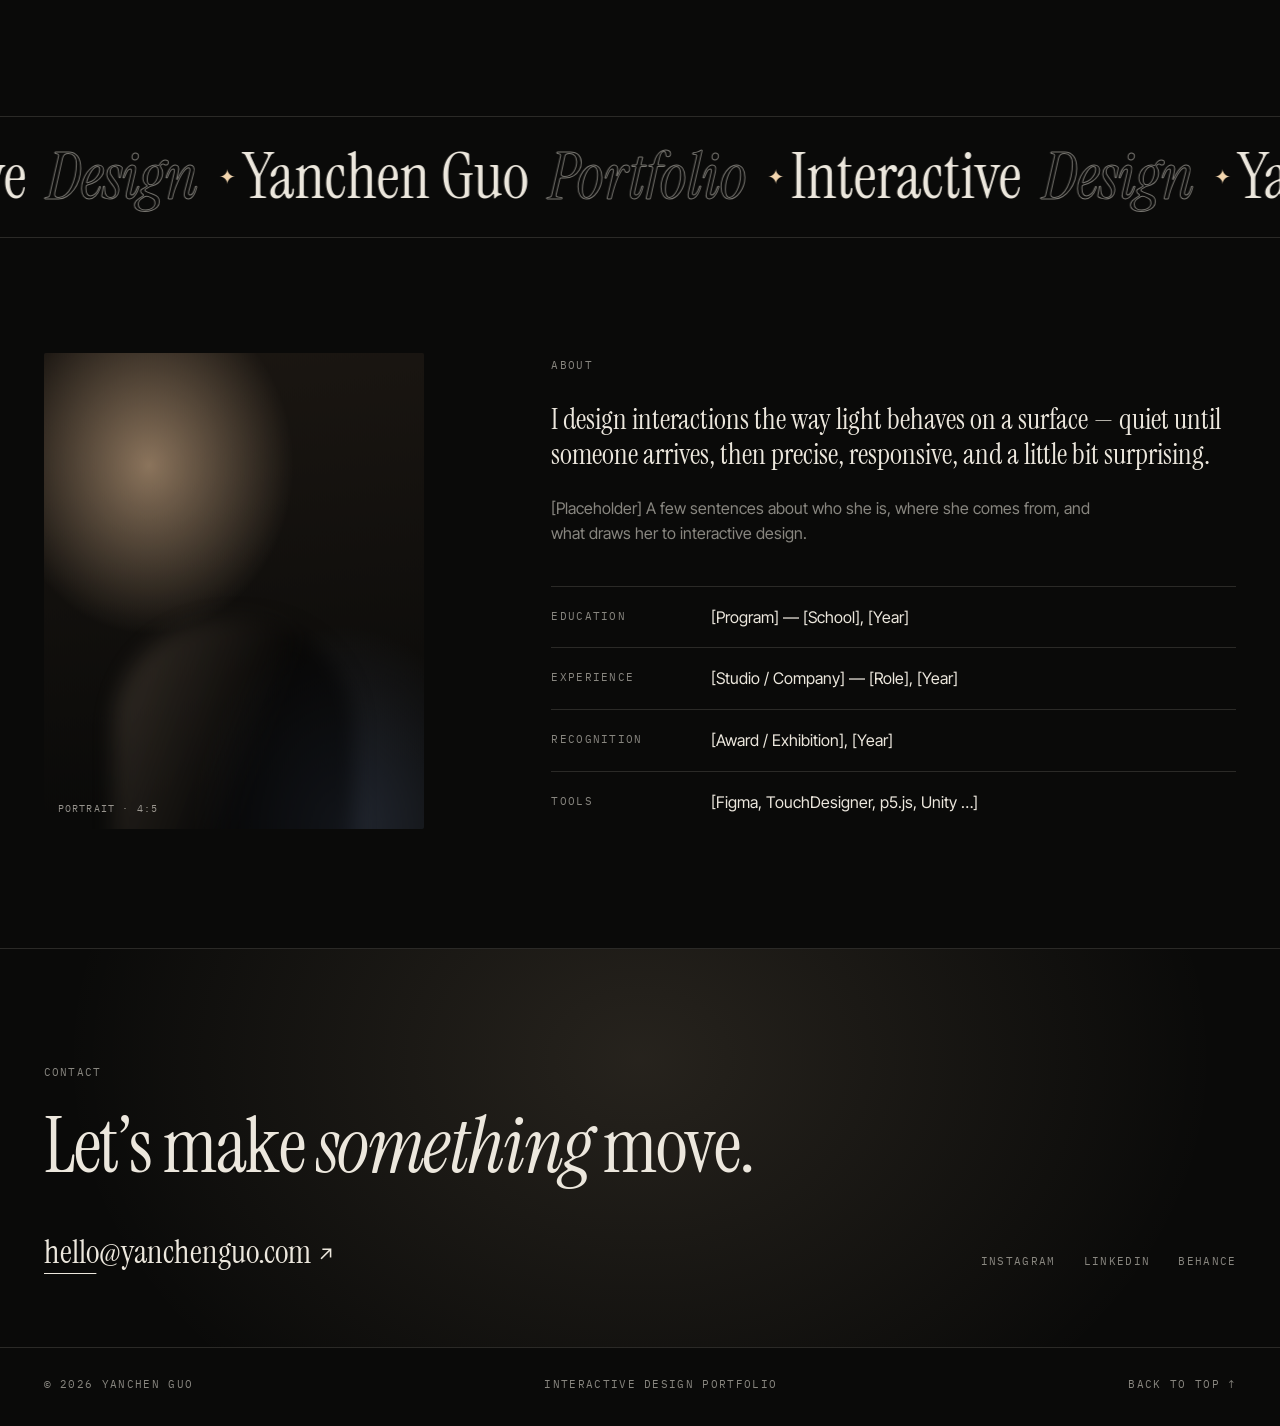
==== commit b6fe6f81: "Compact layout: smaller type, 3-column work grid Shorter hero, work grid right below it so every pro" ====
--- a/index.html
+++ b/index.html
@@ -54,35 +54,28 @@
         </p>
       </div>
 
-      <h1 class="hero-title" data-split style="--d:.35s">Yanchen<br><em>Guo</em></h1>
-
       <div class="hero-bottom">
-        <!-- TODO(内容): 一句话介绍 -->
-        <p class="hero-intro" data-reveal style="--d:1.15s">[Placeholder] One line on what she designs, and for whom.</p>
-        <a class="scroll-cue mono" href="#work" data-reveal style="--d:1.25s"><span class="cue-line"></span>Scroll</a>
-      </div>
-    </div>
-  </section>
-
-  <!-- ============ Statement: words light up while scrolling ============ -->
-  <section class="statement" aria-label="Statement">
-    <p class="mono label" data-reveal>(Statement — placeholder)</p>
-    <!-- TODO(内容): 换成她自己的一句话设计理念，长度差不多就好 -->
-    <p class="statement-text" data-scrub>I design interactions the way light behaves on a surface — quiet until someone arrives, then precise, responsive, and a little bit surprising.</p>
+        <h1 class="hero-title" data-split style="--d:.35s">Yanchen <em>Guo</em></h1>
+        <div class="hero-side">
+          <!-- TODO(内容): 一句话介绍 -->
+          <p class="hero-intro" data-reveal style="--d:1.15s">[Placeholder] One line on what she designs, and for whom.</p>
+          <a class="scroll-cue mono" href="#work" data-reveal style="--d:1.25s"><span class="cue-line"></span>View work</a>
+        </div>
+      </div>
+    </div>
   </section>
 
   <!-- ============ Selected work ============ -->
   <!--
-    每个作品是一个 <article class="work-item">。版式按 4 个一组自动循环：
-      第 1 个通栏 16:9 / 第 2 个偏左 4:3 / 第 3 个偏右竖图 3:4 / 第 4 个居中 16:10
-    换封面：把 <div class="art art-1"></div> 换成
+    每个作品是一个 <article class="work-item">，网格自动排：桌面 3 列 / 平板 2 列 / 手机 1 列。
+    封面统一 4:3。换封面：把 <div class="art art-1"></div> 换成
       <img class="art" src="assets/img/封面.jpg" alt="作品名" loading="lazy">
-    然后删掉 <span class="ph-tag">…</span>
+    然后删掉 <span class="ph-tag">…</span>。加作品就复制一整个 <article>，删作品就删掉一整个。
   -->
   <section class="work" id="work">
     <header class="section-head">
       <h2 class="section-title" data-split>Selected <em>Work</em></h2>
-      <p class="mono section-count" data-reveal>(04) &nbsp;2024 — 2026</p>
+      <p class="mono section-count" data-reveal>(06) &nbsp;2024 — 2026</p>
     </header>
 
     <div class="work-list">
@@ -90,44 +83,44 @@
       <article class="work-item">
         <a class="work-link" href="work/example.html" data-cursor="View">
           <div class="work-media" data-reveal="clip" data-tilt>
-            <div class="parallax" data-parallax="0.08"><div class="art art-1"></div></div>
-            <span class="ph-tag mono">Cover placeholder · 16:9</span>
+            <div class="parallax" data-parallax="0.06"><div class="art art-1"></div></div>
+            <span class="ph-tag mono">Cover · 4:3</span>
           </div>
           <div class="work-caption">
             <span class="mono work-no">01</span>
             <h3 class="work-title">Project One</h3>
-            <span class="mono work-tags">Category · Medium</span>
             <span class="mono work-year">2026</span>
-          </div>
-        </a>
-      </article>
-
-      <article class="work-item">
-        <a class="work-link" href="work/example.html" data-cursor="View">
-          <div class="work-media" data-reveal="clip" data-tilt>
-            <div class="parallax" data-parallax="0.1"><div class="art art-2"></div></div>
-            <span class="ph-tag mono">Cover placeholder · 4:3</span>
+            <span class="mono work-tags">Category · Medium</span>
+          </div>
+        </a>
+      </article>
+
+      <article class="work-item">
+        <a class="work-link" href="work/example.html" data-cursor="View">
+          <div class="work-media" data-reveal="clip" data-tilt style="--d:.08s">
+            <div class="parallax" data-parallax="0.06"><div class="art art-2"></div></div>
+            <span class="ph-tag mono">Cover · 4:3</span>
           </div>
           <div class="work-caption">
             <span class="mono work-no">02</span>
             <h3 class="work-title">Project Two</h3>
-            <span class="mono work-tags">Category · Medium</span>
-            <span class="mono work-year">2025</span>
-          </div>
-        </a>
-      </article>
-
-      <article class="work-item">
-        <a class="work-link" href="work/example.html" data-cursor="View">
-          <div class="work-media" data-reveal="clip" data-tilt>
-            <div class="parallax" data-parallax="0.12"><div class="art art-3"></div></div>
-            <span class="ph-tag mono">Cover placeholder · 3:4</span>
+            <span class="mono work-year">2026</span>
+            <span class="mono work-tags">Category · Medium</span>
+          </div>
+        </a>
+      </article>
+
+      <article class="work-item">
+        <a class="work-link" href="work/example.html" data-cursor="View">
+          <div class="work-media" data-reveal="clip" data-tilt style="--d:.16s">
+            <div class="parallax" data-parallax="0.06"><div class="art art-3"></div></div>
+            <span class="ph-tag mono">Cover · 4:3</span>
           </div>
           <div class="work-caption">
             <span class="mono work-no">03</span>
             <h3 class="work-title">Project Three</h3>
-            <span class="mono work-tags">Category · Medium</span>
             <span class="mono work-year">2025</span>
+            <span class="mono work-tags">Category · Medium</span>
           </div>
         </a>
       </article>
@@ -135,14 +128,44 @@
       <article class="work-item">
         <a class="work-link" href="work/example.html" data-cursor="View">
           <div class="work-media" data-reveal="clip" data-tilt>
-            <div class="parallax" data-parallax="0.08"><div class="art art-4"></div></div>
-            <span class="ph-tag mono">Cover placeholder · 16:10</span>
+            <div class="parallax" data-parallax="0.06"><div class="art art-4"></div></div>
+            <span class="ph-tag mono">Cover · 4:3</span>
           </div>
           <div class="work-caption">
             <span class="mono work-no">04</span>
             <h3 class="work-title">Project Four</h3>
-            <span class="mono work-tags">Category · Medium</span>
+            <span class="mono work-year">2025</span>
+            <span class="mono work-tags">Category · Medium</span>
+          </div>
+        </a>
+      </article>
+
+      <article class="work-item">
+        <a class="work-link" href="work/example.html" data-cursor="View">
+          <div class="work-media" data-reveal="clip" data-tilt style="--d:.08s">
+            <div class="parallax" data-parallax="0.06"><div class="art art-portrait"></div></div>
+            <span class="ph-tag mono">Cover · 4:3</span>
+          </div>
+          <div class="work-caption">
+            <span class="mono work-no">05</span>
+            <h3 class="work-title">Project Five</h3>
             <span class="mono work-year">2024</span>
+            <span class="mono work-tags">Category · Medium</span>
+          </div>
+        </a>
+      </article>
+
+      <article class="work-item">
+        <a class="work-link" href="work/example.html" data-cursor="View">
+          <div class="work-media" data-reveal="clip" data-tilt style="--d:.16s">
+            <div class="parallax" data-parallax="0.06"><div class="art art-2 art-alt"></div></div>
+            <span class="ph-tag mono">Cover · 4:3</span>
+          </div>
+          <div class="work-caption">
+            <span class="mono work-no">06</span>
+            <h3 class="work-title">Project Six</h3>
+            <span class="mono work-year">2024</span>
+            <span class="mono work-tags">Category · Medium</span>
           </div>
         </a>
       </article>
@@ -165,14 +188,16 @@
     <div class="about-grid">
       <!-- TODO(内容): 头像/工作照，换成 <img class="art" src="assets/img/portrait.jpg" alt="Yanchen Guo"> -->
       <div class="about-portrait" data-reveal="clip">
-        <div class="parallax" data-parallax="0.1"><div class="art art-portrait"></div></div>
-        <span class="ph-tag mono">Portrait placeholder · 4:5</span>
+        <div class="parallax" data-parallax="0.08"><div class="art art-portrait"></div></div>
+        <span class="ph-tag mono">Portrait · 4:5</span>
       </div>
 
       <div class="about-body">
         <p class="mono label" data-reveal>About</p>
+        <!-- TODO(内容): 她的设计理念，一两句话（滚动时会逐词点亮） -->
+        <p class="about-lead" data-scrub>I design interactions the way light behaves on a surface — quiet until someone arrives, then precise, responsive, and a little bit surprising.</p>
         <!-- TODO(内容): 个人简介 -->
-        <p class="about-lead" data-reveal>[Placeholder] A few sentences about who she is, where she comes from, and what draws her to interactive design.</p>
+        <p class="about-bio" data-reveal>[Placeholder] A few sentences about who she is, where she comes from, and what draws her to interactive design.</p>
 
         <!-- TODO(内容): 不需要的整行 <div> 删掉 -->
         <dl class="about-list">
@@ -188,7 +213,7 @@
   <!-- ============ Contact ============ -->
   <section class="contact" id="contact">
     <p class="mono label" data-reveal>Contact</p>
-    <h2 class="contact-title" data-split>Let’s make<br><em>something</em> move.</h2>
+    <h2 class="contact-title" data-split>Let’s make <em>something</em> move.</h2>
     <div class="contact-row">
       <!-- TODO(内容): 换成真实邮箱（href 和文字都要改） -->
       <a class="contact-email" href="mailto:hello@yanchenguo.com" data-reveal>hello@yanchenguo.com <span class="arrow">↗</span></a>
--- a/assets/css/style.css
+++ b/assets/css/style.css
@@ -242,9 +242,10 @@
 
 .hero {
   position: relative;
-  height: 100vh;
-  height: 100svh;
-  min-height: 620px;
+  height: 76vh;
+  height: 76svh;
+  min-height: 500px;
+  max-height: 860px;
   overflow: hidden;
   background:
     radial-gradient(60% 50% at 72% 32%, rgba(243, 214, 174, 0.16), transparent 70%),
@@ -262,8 +263,8 @@
   position: absolute;
   inset: 0;
   display: grid;
-  grid-template-rows: auto 1fr auto;
-  padding: 96px var(--gutter) var(--gutter);
+  grid-template-rows: auto 1fr;
+  padding: 92px var(--gutter) clamp(28px, 3.6vw, 48px);
   pointer-events: none;
 }
 
@@ -279,30 +280,37 @@
 
 .hero-readout { text-align: right; font-variant-numeric: tabular-nums; }
 
-.hero-title {
+.hero-bottom {
   align-self: end;
-  margin: 0;
-  font-family: var(--serif);
-  font-weight: 400;
-  font-size: clamp(72px, 16.5vw, 268px);
-  line-height: 0.84;
-  letter-spacing: -0.025em;
-}
-
-.hero-title em { display: inline-block; padding-left: 0.9em; }
-
-.hero-bottom {
   display: flex;
+  flex-wrap: wrap;
   align-items: flex-end;
   justify-content: space-between;
-  gap: 24px;
-  margin-top: clamp(24px, 4vw, 48px);
+  gap: 24px 48px;
+}
+
+.hero-title {
+  margin: 0;
+  font-family: var(--serif);
+  font-weight: 400;
+  font-size: clamp(56px, 8.6vw, 144px);
+  line-height: 0.9;
+  letter-spacing: -0.025em;
+}
+
+.hero-side {
+  display: flex;
+  flex-direction: column;
+  align-items: flex-end;
+  gap: 18px;
+  max-width: 24em;
+  padding-bottom: 0.5em;
+  text-align: right;
 }
 
 .hero-intro {
-  max-width: 30em;
   margin: 0;
-  font-size: clamp(15px, 1.3vw, 18px);
+  font-size: clamp(14px, 1.1vw, 16px);
   color: var(--muted);
 }
 
@@ -311,7 +319,7 @@
 .cue-line {
   position: relative;
   width: 1px;
-  height: 44px;
+  height: 32px;
   overflow: hidden;
   background: var(--faint);
 }
@@ -335,24 +343,8 @@
 
 @media (hover: none) { .touch-hide { display: none; } }
 
-/* ==========================================================================
-   Statement — words light up as you scroll
-   ========================================================================== */
-
-.statement {
-  padding: clamp(120px, 26vh, 280px) var(--gutter);
-}
-
-.statement-text {
-  max-width: 17em;
-  margin: 0;
-  font-family: var(--serif);
-  font-size: clamp(34px, 5.6vw, 92px);
-  line-height: 1.06;
-  letter-spacing: -0.01em;
-}
-
-.statement-text .sw { transition: opacity 0.25s linear, color 0.25s linear; }
+/* words that light up as you scroll past them */
+[data-scrub] .sw { transition: opacity 0.25s linear; }
 
 /* ==========================================================================
    Section head
@@ -363,55 +355,45 @@
   align-items: flex-end;
   justify-content: space-between;
   gap: 24px;
-  padding: 0 var(--gutter) clamp(40px, 6vw, 80px);
+  padding: clamp(56px, 7vw, 96px) var(--gutter) clamp(24px, 3vw, 40px);
 }
 
 .section-title {
   margin: 0;
   font-family: var(--serif);
   font-weight: 400;
-  font-size: clamp(56px, 10vw, 168px);
-  line-height: 0.9;
-  letter-spacing: -0.02em;
-}
-
-.section-count { margin: 0 0 0.8em; color: var(--muted); white-space: nowrap; }
-
-/* ==========================================================================
-   Work list — editorial asymmetric grid
-   ========================================================================== */
-
-.work { padding-bottom: clamp(80px, 14vw, 200px); }
+  font-size: clamp(32px, 3.6vw, 56px);
+  line-height: 1;
+  letter-spacing: -0.015em;
+}
+
+.section-count { margin: 0 0 0.4em; color: var(--muted); white-space: nowrap; }
+
+/* ==========================================================================
+   Work — compact grid so every project is visible at a glance
+   ========================================================================== */
+
+.work { padding-bottom: clamp(72px, 9vw, 128px); }
 
 .work-list {
   display: grid;
-  grid-template-columns: repeat(12, minmax(0, 1fr));
-  column-gap: var(--gap);
-  row-gap: clamp(88px, 13vw, 200px);
+  grid-template-columns: repeat(3, minmax(0, 1fr));
+  gap: clamp(36px, 4vw, 56px) clamp(16px, 2vw, 28px);
   padding: 0 var(--gutter);
 }
 
-.work-item { grid-column: 1 / -1; }
-.work-item:nth-child(4n + 2) { grid-column: 1 / span 7; }
-.work-item:nth-child(4n + 3) { grid-column: 9 / span 4; margin-top: clamp(120px, 22vw, 360px); }
-.work-item:nth-child(4n + 4) { grid-column: 3 / span 8; }
-
 .work-link { display: block; }
 
 .work-media {
   position: relative;
   overflow: hidden;
-  aspect-ratio: 16 / 9;
+  aspect-ratio: 4 / 3;
   border-radius: 2px;
   background: var(--ink-2);
-  transform: perspective(1400px) rotateX(var(--rx, 0deg)) rotateY(var(--ry, 0deg));
+  transform: perspective(1200px) rotateX(var(--rx, 0deg)) rotateY(var(--ry, 0deg));
   transition: transform 0.9s var(--ease), clip-path 1.6s var(--ease);
   box-shadow: inset 0 0 0 1px rgba(255, 255, 255, 0.04);
 }
-
-.work-item:nth-child(4n + 2) .work-media { aspect-ratio: 4 / 3; }
-.work-item:nth-child(4n + 3) .work-media { aspect-ratio: 3 / 4; }
-.work-item:nth-child(4n + 4) .work-media { aspect-ratio: 16 / 10; }
 
 /* light that follows the cursor across the cover */
 .work-media::after {
@@ -420,7 +402,7 @@
   inset: 0;
   z-index: 2;
   pointer-events: none;
-  background: radial-gradient(620px circle at var(--gx, 50%) var(--gy, 50%), rgba(255, 236, 210, 0.24), transparent 46%);
+  background: radial-gradient(360px circle at var(--gx, 50%) var(--gy, 50%), rgba(255, 236, 210, 0.26), transparent 50%);
   mix-blend-mode: screen;
   opacity: 0;
   transition: opacity 0.7s var(--ease);
@@ -449,50 +431,42 @@
 
 .ph-tag {
   position: absolute;
-  left: 16px;
-  bottom: 14px;
+  left: 14px;
+  bottom: 12px;
   z-index: 3;
   font-size: 10px;
   color: rgba(236, 231, 221, 0.62);
 }
 
-.work-link { container-type: inline-size; }
-
 .work-caption {
   display: grid;
-  grid-template-columns: 2.2em minmax(0, 1fr) auto auto;
+  grid-template-columns: 2em minmax(0, 1fr) auto;
   align-items: baseline;
-  column-gap: 20px;
-  row-gap: 10px;
-  padding-top: 20px;
-}
-
-/* narrow cards: meta drops to a second line under the title */
-@container (max-width: 620px) {
-  .work-caption { grid-template-columns: 2.2em minmax(0, 1fr) auto; }
-  .work-title { grid-column: 2 / -1; }
-  .work-tags { grid-column: 2; grid-row: 2; }
-  .work-year { grid-column: 3; grid-row: 2; }
-}
-
-.work-no { color: var(--muted); }
+  column-gap: 12px;
+  row-gap: 4px;
+  padding-top: 14px;
+}
+
+.work-no { grid-column: 1; grid-row: 1; color: var(--muted); }
 
 .work-title {
+  grid-column: 2;
+  grid-row: 1;
   position: relative;
   margin: 0;
   font-family: var(--serif);
   font-weight: 400;
-  font-size: clamp(30px, 3.4vw, 52px);
-  line-height: 1;
+  font-size: clamp(20px, 1.7vw, 26px);
+  line-height: 1.1;
   transition: transform 0.8s var(--ease);
 }
 
 .work-title::before {
   content: "";
   position: absolute;
-  left: -1.1em;
+  left: -0.9em;
   top: 55%;
-  width: 0.8em;
+  width: 0.6em;
   height: 1px;
   background: var(--paper);
   transform: scaleX(0);
@@ -500,10 +474,14 @@
   transition: transform 0.8s var(--ease);
 }
 
-.work-link:hover .work-title { transform: translateX(1.1em); }
+.work-link:hover .work-title { transform: translateX(0.9em); }
 .work-link:hover .work-title::before { transform: scaleX(1); }
 
-.work-tags, .work-year { color: var(--muted); }
+.work-year { grid-column: 3; grid-row: 1; color: var(--muted); }
+.work-tags { grid-column: 2 / -1; grid-row: 2; color: var(--muted); }
+
+/* second variant of the prism placeholder, so neighbours don't repeat */
+.art-2.art-alt::before { animation-direction: reverse; filter: blur(46px) saturate(0.7) hue-rotate(140deg); }
 
 /* ==========================================================================
    Placeholder artworks (replace with <img class="art" …>)
@@ -656,7 +634,7 @@
 
 .marquee {
   overflow: hidden;
-  padding: clamp(28px, 4vw, 56px) 0;
+  padding: clamp(16px, 2.2vw, 28px) 0;
   border-top: 1px solid var(--faint);
   border-bottom: 1px solid var(--faint);
 }
@@ -671,7 +649,7 @@
 
 .marquee-group span {
   font-family: var(--serif);
-  font-size: clamp(64px, 11vw, 190px);
+  font-size: clamp(36px, 5vw, 80px);
   line-height: 1;
   white-space: nowrap;
   padding-right: 0.32em;
@@ -685,7 +663,7 @@
 
 .marquee-group .star {
   font-family: var(--sans);
-  font-size: clamp(22px, 3vw, 48px);
+  font-size: clamp(14px, 1.6vw, 24px);
   color: var(--glow);
 }
 
@@ -693,7 +671,7 @@
    About
    ========================================================================== */
 
-.about { padding: clamp(100px, 16vw, 240px) var(--gutter); }
+.about { padding: clamp(72px, 9vw, 128px) var(--gutter); }
 
 .about-grid {
   display: grid;
@@ -704,7 +682,7 @@
 }
 
 .about-portrait {
-  grid-column: 1 / span 5;
+  grid-column: 1 / span 4;
   position: relative;
   overflow: hidden;
   aspect-ratio: 4 / 5;
@@ -712,13 +690,19 @@
   background: var(--ink-2);
 }
 
-.about-body { grid-column: 7 / span 6; padding-top: 8px; }
+.about-body { grid-column: 6 / span 7; padding-top: 4px; }
 
 .about-lead {
-  margin: 0 0 56px;
-  font-family: var(--serif);
-  font-size: clamp(28px, 3vw, 46px);
-  line-height: 1.14;
+  margin: 0 0 24px;
+  font-family: var(--serif);
+  font-size: clamp(22px, 2.3vw, 34px);
+  line-height: 1.18;
+}
+
+.about-bio {
+  max-width: 36em;
+  margin: 0 0 40px;
+  color: var(--muted);
 }
 
 .about-list { margin: 0; }
@@ -740,7 +724,7 @@
 
 .contact {
   position: relative;
-  padding: clamp(100px, 16vw, 220px) var(--gutter) clamp(64px, 10vw, 140px);
+  padding: clamp(72px, 9vw, 128px) var(--gutter) clamp(48px, 6vw, 80px);
   border-top: 1px solid var(--faint);
   overflow: hidden;
 }
@@ -759,11 +743,11 @@
 
 .contact-title {
   position: relative;
-  margin: 0 0 clamp(48px, 7vw, 96px);
+  margin: 0 0 clamp(28px, 4vw, 52px);
   font-family: var(--serif);
   font-weight: 400;
-  font-size: clamp(60px, 11vw, 190px);
-  line-height: 0.9;
+  font-size: clamp(40px, 6vw, 96px);
+  line-height: 0.95;
   letter-spacing: -0.02em;
 }
 
@@ -779,7 +763,7 @@
 .contact-email {
   position: relative;
   font-family: var(--serif);
-  font-size: clamp(30px, 4.4vw, 68px);
+  font-size: clamp(22px, 2.6vw, 40px);
   line-height: 1.1;
   word-break: break-word;
 }
@@ -839,7 +823,7 @@
    Project page
    ========================================================================== */
 
-.p-hero { padding: clamp(150px, 30vh, 280px) var(--gutter) clamp(56px, 8vw, 104px); }
+.p-hero { padding: clamp(120px, 20vh, 180px) var(--gutter) clamp(40px, 5vw, 72px); }
 
 .p-kicker { color: var(--muted); margin: 0 0 24px; }
 
@@ -847,8 +831,8 @@
   margin: 0;
   font-family: var(--serif);
   font-weight: 400;
-  font-size: clamp(64px, 13vw, 220px);
-  line-height: 0.88;
+  font-size: clamp(44px, 7vw, 112px);
+  line-height: 0.95;
   letter-spacing: -0.025em;
 }
 
@@ -856,22 +840,22 @@
   display: grid;
   grid-template-columns: repeat(12, minmax(0, 1fr));
   column-gap: var(--gap);
-  margin-top: clamp(40px, 6vw, 80px);
+  margin-top: clamp(24px, 3vw, 44px);
 }
 
 .p-summary {
   grid-column: 7 / span 6;
   margin: 0;
-  font-size: clamp(18px, 1.6vw, 24px);
-  line-height: 1.45;
+  font-size: clamp(16px, 1.3vw, 19px);
+  line-height: 1.5;
 }
 
 .p-facts {
   display: grid;
   grid-template-columns: repeat(4, minmax(0, 1fr));
   gap: 24px;
-  margin: clamp(56px, 8vw, 104px) 0 0;
-  padding-top: 20px;
+  margin: clamp(36px, 5vw, 64px) 0 0;
+  padding-top: 18px;
   border-top: 1px solid var(--faint);
 }
 
@@ -881,8 +865,8 @@
 /* full-bleed cover that opens up as you scroll into it */
 .p-cover {
   position: relative;
-  height: 100vh;
-  height: 100svh;
+  height: 82vh;
+  height: 82svh;
   overflow: hidden;
   background: var(--ink-2);
   clip-path: inset(calc((1 - var(--p, 1)) * 9%) calc((1 - var(--p, 1)) * var(--gutter) * 3) round calc((1 - var(--p, 1)) * 18px));
@@ -892,7 +876,7 @@
   display: grid;
   grid-template-columns: repeat(12, minmax(0, 1fr));
   column-gap: var(--gap);
-  padding: clamp(96px, 14vw, 200px) var(--gutter);
+  padding: clamp(64px, 8vw, 120px) var(--gutter);
 }
 
 .p-section .label { grid-column: 1 / span 4; }
@@ -900,8 +884,8 @@
 .p-prose {
   grid-column: 6 / span 7;
   font-family: var(--serif);
-  font-size: clamp(26px, 2.6vw, 40px);
-  line-height: 1.2;
+  font-size: clamp(20px, 1.9vw, 28px);
+  line-height: 1.3;
 }
 
 .p-prose p { margin: 0 0 0.8em; }
@@ -909,13 +893,13 @@
 .p-gallery {
   display: grid;
   grid-template-columns: repeat(12, minmax(0, 1fr));
-  gap: clamp(56px, 8vw, 120px) var(--gap);
-  padding: 0 var(--gutter) clamp(96px, 14vw, 200px);
+  gap: clamp(32px, 4vw, 64px) var(--gap);
+  padding: 0 var(--gutter) clamp(64px, 8vw, 120px);
 }
 
 .p-figure { grid-column: 1 / -1; margin: 0; }
 .p-figure.half-l { grid-column: 1 / span 6; }
-.p-figure.half-r { grid-column: 7 / span 6; margin-top: clamp(80px, 14vw, 220px); }
+.p-figure.half-r { grid-column: 7 / span 6; margin-top: clamp(40px, 6vw, 96px); }
 .p-figure.mid { grid-column: 3 / span 8; }
 
 .p-figure .frame {
@@ -934,7 +918,7 @@
   position: relative;
   display: block;
   overflow: hidden;
-  padding: clamp(120px, 20vw, 280px) var(--gutter);
+  padding: clamp(80px, 12vw, 160px) var(--gutter);
   border-top: 1px solid var(--faint);
   text-align: center;
 }
@@ -955,8 +939,8 @@
   margin: 20px 0 0;
   font-family: var(--serif);
   font-weight: 400;
-  font-size: clamp(56px, 10vw, 168px);
-  line-height: 0.92;
+  font-size: clamp(40px, 6vw, 96px);
+  line-height: 0.95;
   font-style: italic;
 }
 
@@ -989,27 +973,28 @@
    Responsive
    ========================================================================== */
 
+@media (max-width: 1024px) {
+  .work-list { grid-template-columns: repeat(2, minmax(0, 1fr)); }
+}
+
 @media (max-width: 860px) {
-  .work-item,
-  .work-item:nth-child(4n + 2),
-  .work-item:nth-child(4n + 3),
-  .work-item:nth-child(4n + 4) { grid-column: 1 / -1; margin-top: 0; }
-
-  .work-item:nth-child(4n + 3) .work-media { aspect-ratio: 4 / 5; }
-
   .about-portrait, .about-body { grid-column: 1 / -1; }
-  .about-portrait { max-width: 520px; }
+  .about-portrait { max-width: 420px; }
 
   .p-summary { grid-column: 1 / -1; }
   .p-facts { grid-template-columns: repeat(2, minmax(0, 1fr)); }
   .p-section .label, .p-prose { grid-column: 1 / -1; }
   .p-figure.half-l, .p-figure.half-r, .p-figure.mid { grid-column: 1 / -1; margin-top: 0; }
-
-  .section-head { flex-direction: column; align-items: flex-start; }
+}
+
+@media (max-width: 620px) {
+  .work-list { grid-template-columns: 1fr; }
 }
 
 @media (max-width: 560px) {
-  .hero-title { font-size: 27vw; }
+  .hero-title { font-size: 21vw; }
+  .hero-title em { display: block; padding-left: 0.9em; }
+  .hero-side { align-items: flex-start; text-align: left; }
   .nav-links a span { display: none; }
   .hero-top { flex-direction: column; gap: 10px; }
   .hero-readout { text-align: left; }
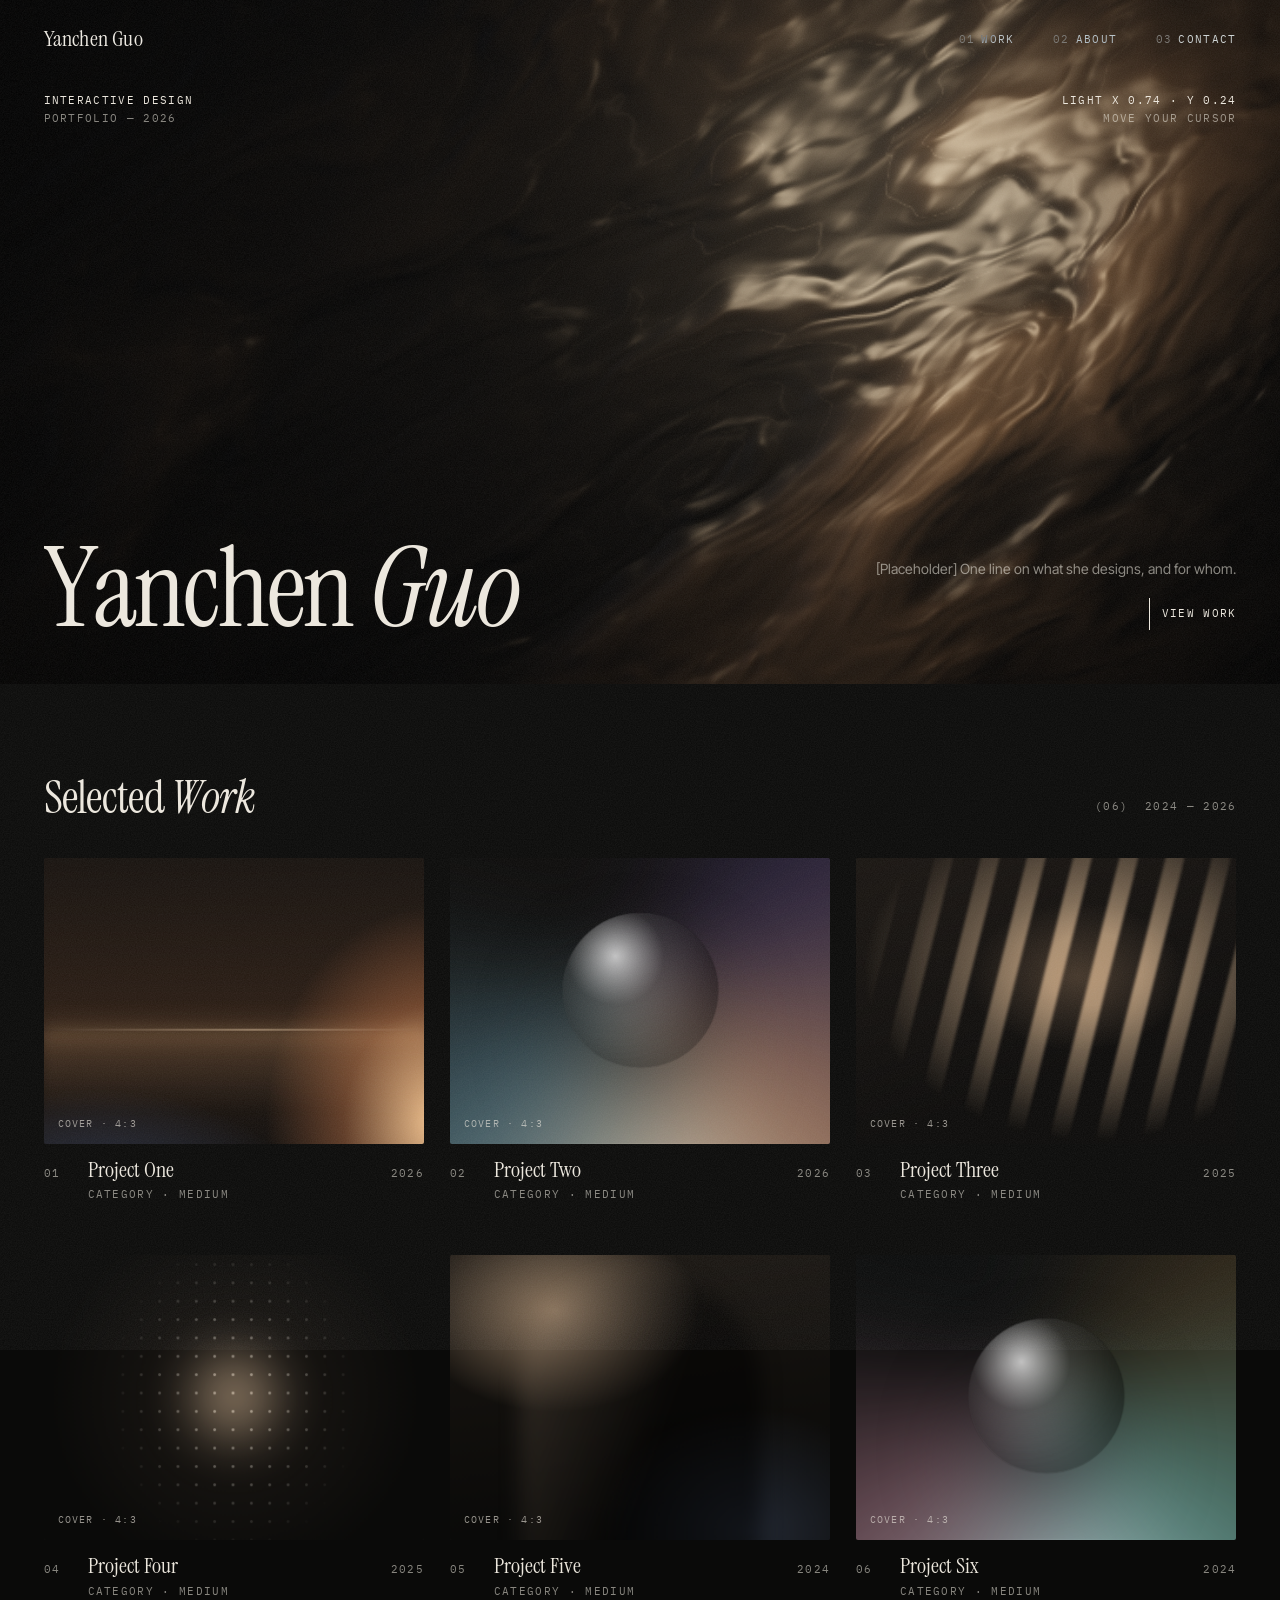
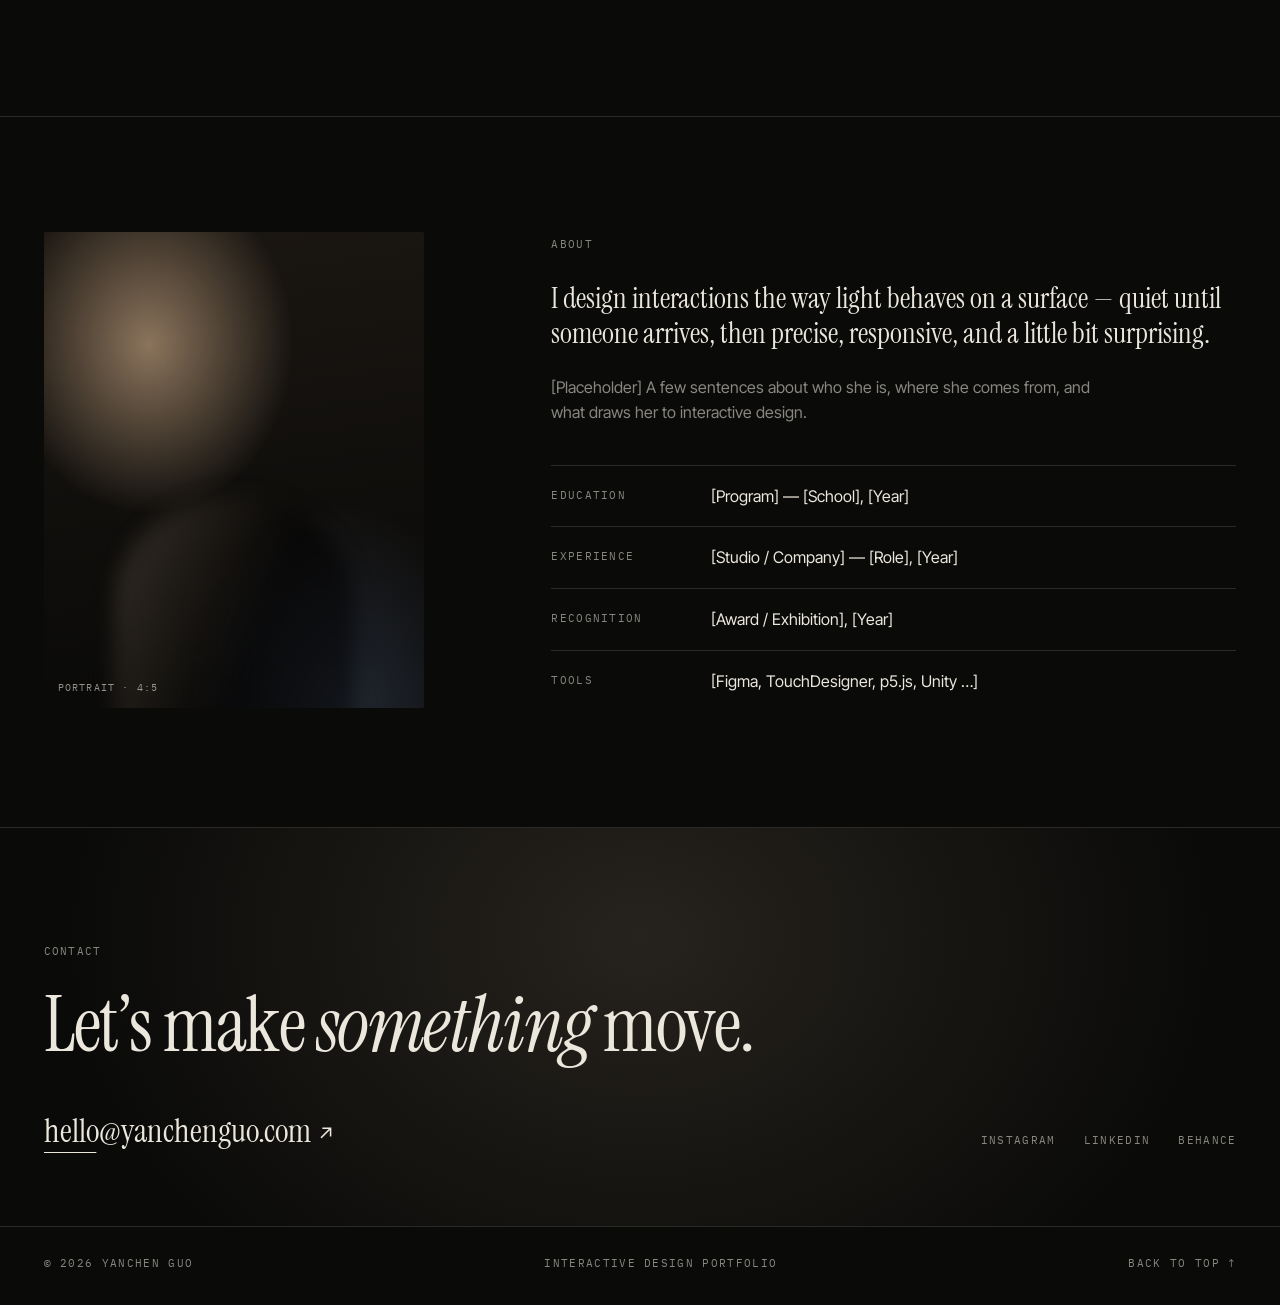
==== commit 79ac9d54: "Remove the marquee strip Drop the scrolling 'Interactive Design / Yanchen Guo / Portfolio' band and " ====
--- a/index.html
+++ b/index.html
@@ -173,16 +173,6 @@
     </div>
   </section>
 
-  <!-- ============ Marquee ============ -->
-  <div class="marquee" aria-hidden="true">
-    <div class="marquee-track">
-      <div class="marquee-group">
-        <span>Interactive</span><span class="outline">Design</span><span class="star">✦</span>
-        <span>Yanchen Guo</span><span class="outline">Portfolio</span><span class="star">✦</span>
-      </div>
-    </div>
-  </div>
-
   <!-- ============ About ============ -->
   <section class="about" id="about">
     <div class="about-grid">
--- a/assets/css/style.css
+++ b/assets/css/style.css
@@ -629,49 +629,10 @@
 }
 
 /* ==========================================================================
-   Marquee
-   ========================================================================== */
-
-.marquee {
-  overflow: hidden;
-  padding: clamp(16px, 2.2vw, 28px) 0;
-  border-top: 1px solid var(--faint);
-  border-bottom: 1px solid var(--faint);
-}
-
-.marquee-track {
-  display: flex;
-  width: max-content;
-  will-change: transform;
-}
-
-.marquee-group { display: flex; align-items: center; }
-
-.marquee-group span {
-  font-family: var(--serif);
-  font-size: clamp(36px, 5vw, 80px);
-  line-height: 1;
-  white-space: nowrap;
-  padding-right: 0.32em;
-}
-
-.marquee-group .outline {
-  font-style: italic;
-  color: transparent;
-  -webkit-text-stroke: 1px rgba(236, 231, 221, 0.5);
-}
-
-.marquee-group .star {
-  font-family: var(--sans);
-  font-size: clamp(14px, 1.6vw, 24px);
-  color: var(--glow);
-}
-
-/* ==========================================================================
    About
    ========================================================================== */
 
-.about { padding: clamp(72px, 9vw, 128px) var(--gutter); }
+.about { padding: clamp(72px, 9vw, 128px) var(--gutter); border-top: 1px solid var(--faint); }
 
 .about-grid {
   display: grid;
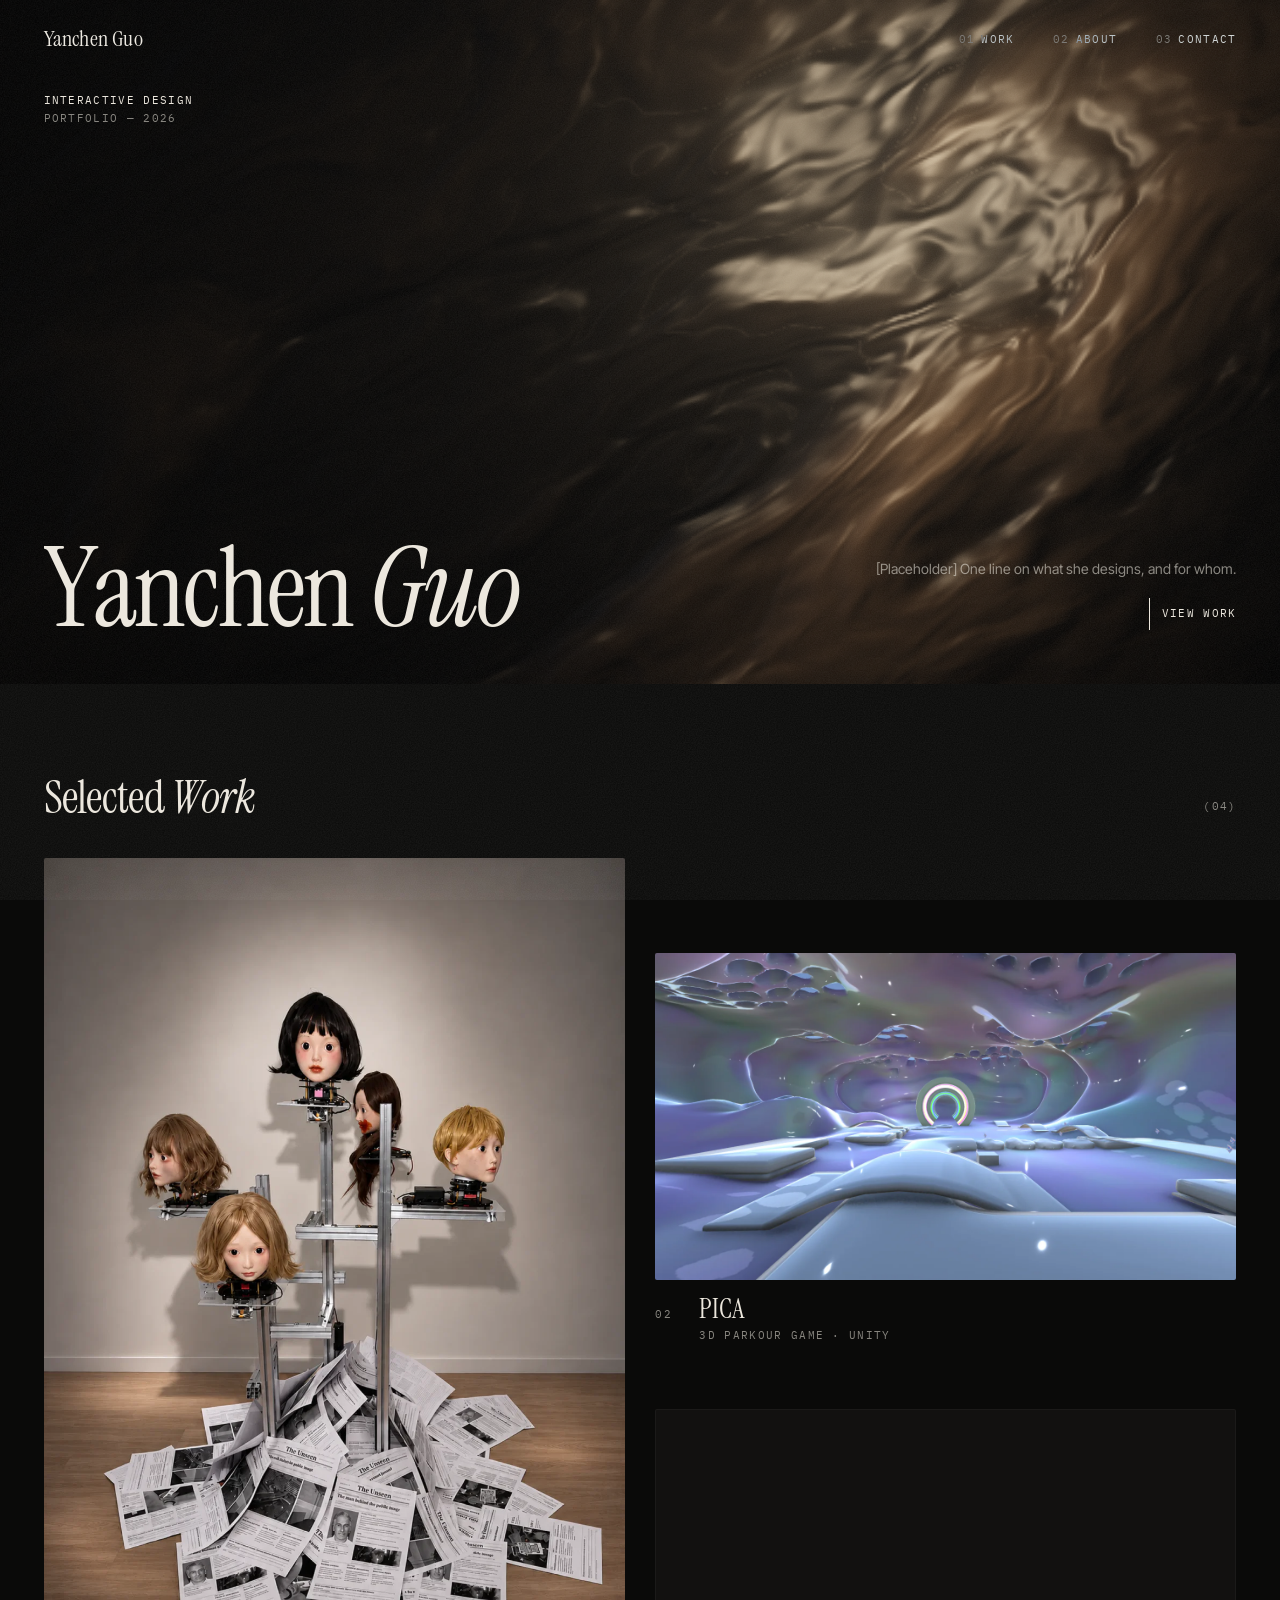
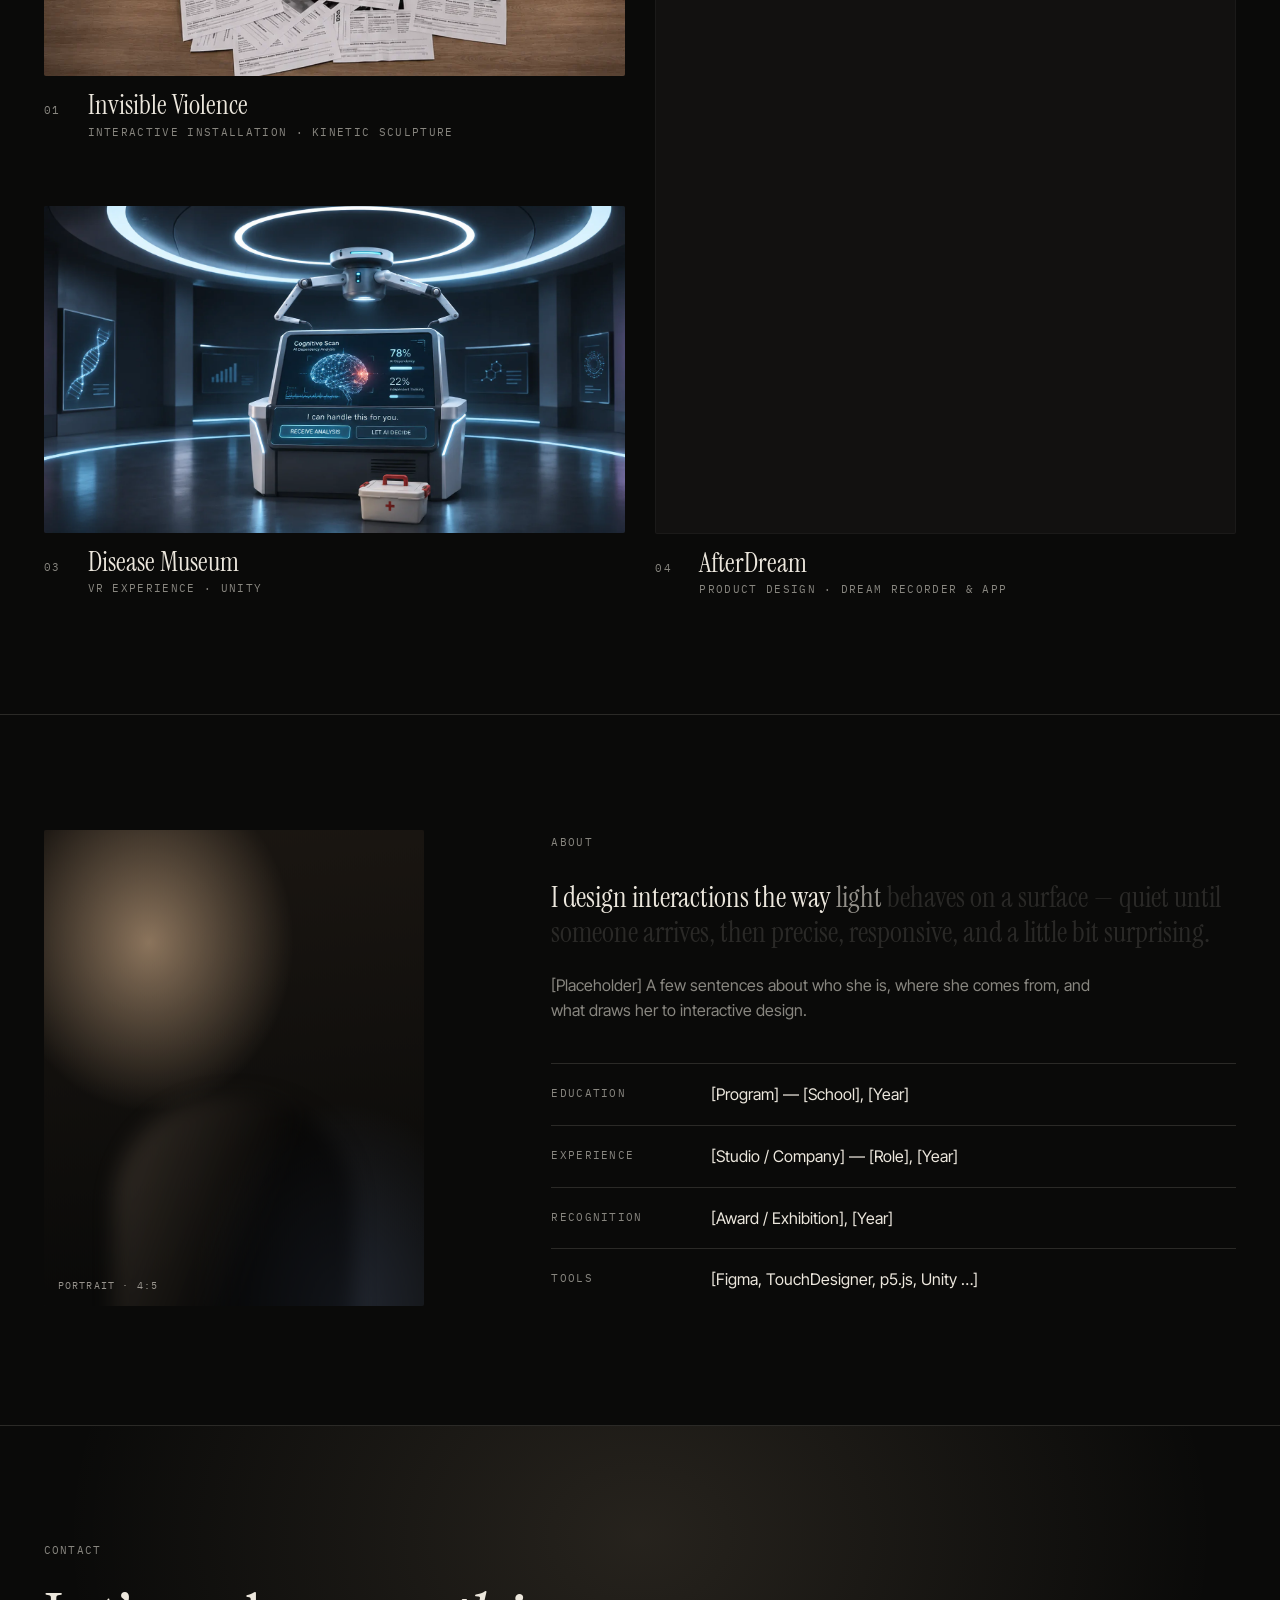
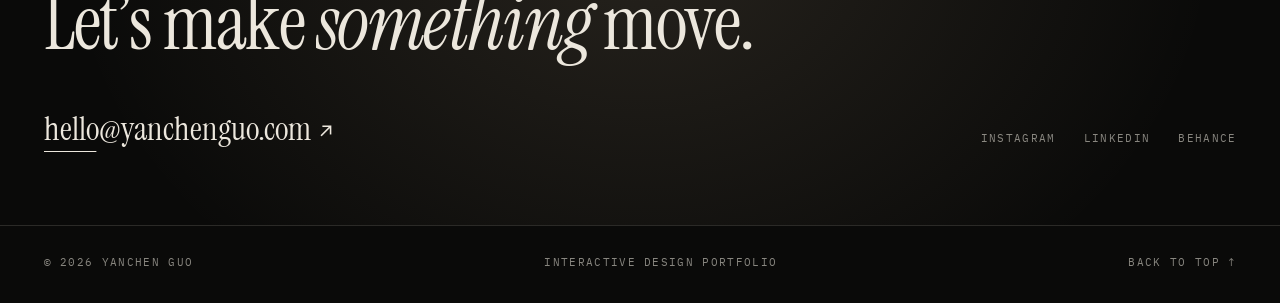
==== commit b5d3f225: "Add the four project pages with real photos and films - Invisible Violence, PICA, Disease Museum and" ====
--- a/index.html
+++ b/index.html
@@ -23,8 +23,8 @@
   <link href="https://fonts.googleapis.com/css2?family=IBM+Plex+Mono:wght@400&family=Instrument+Serif:ital@0;1&family=Inter+Tight:wght@300;400;500&display=swap" rel="stylesheet">
   <link rel="stylesheet" href="assets/css/style.css">
 
+  <script src="assets/js/light.js" defer></script>
   <script src="assets/js/vendor/lenis.min.js" defer></script>
-  <script src="assets/js/light.js" defer></script>
   <script src="assets/js/main.js" defer></script>
 </head>
 <body>
@@ -48,10 +48,6 @@
     <div class="hero-inner">
       <div class="hero-top">
         <p class="mono" data-reveal style="--d:.9s">Interactive Design<br><span class="dim">Portfolio — 2026</span></p>
-        <p class="mono hero-readout" data-reveal style="--d:1s">
-          Light <span data-light-readout>x 0.50 · y 0.50</span><br>
-          <span class="dim touch-hide">Move your cursor</span>
-        </p>
       </div>
 
       <div class="hero-bottom">
@@ -67,109 +63,72 @@
 
   <!-- ============ Selected work ============ -->
   <!--
-    每个作品是一个 <article class="work-item">，网格自动排：桌面 3 列 / 平板 2 列 / 手机 1 列。
-    封面统一 4:3。换封面：把 <div class="art art-1"></div> 换成
-      <img class="art" src="assets/img/封面.jpg" alt="作品名" loading="lazy">
-    然后删掉 <span class="ph-tag">…</span>。加作品就复制一整个 <article>，删作品就删掉一整个。
+    每个作品是一个 <article class="work-item">。桌面是错落的两列（左列 01、03，右列 02、04，右列整体下移一点），
+    手机是一列，靠 style 里的 order 排回 01→04。封面不裁切：work-media 的 aspect-ratio 写成图片自己的宽高。
+    style="--accent:…" 是鼠标悬停时封面上光的颜色，取自作品自己的主色。
+    新作品：复制一个 work-item，改链接、封面、编号和标签。
   -->
   <section class="work" id="work">
     <header class="section-head">
       <h2 class="section-title" data-split>Selected <em>Work</em></h2>
-      <p class="mono section-count" data-reveal>(06) &nbsp;2024 — 2026</p>
+      <p class="mono section-count" data-reveal>(04)</p>
     </header>
 
     <div class="work-list">
+      <div class="work-col">
+        <article class="work-item" data-reveal style="--accent:255, 214, 170; order:1">
+          <a class="work-link" href="work/invisible-violence.html" data-cursor="View">
+            <div class="work-media" data-tilt style="aspect-ratio:1100 / 1549">
+              <img class="art" src="assets/img/invisible-violence/cover.webp" alt="Invisible Violence" width="1100" height="1549" loading="lazy" decoding="async">
+            </div>
+            <div class="work-caption">
+              <span class="mono work-no">01</span>
+              <h3 class="work-title">Invisible Violence</h3>
+              <span class="mono work-tags">Interactive installation · Kinetic sculpture</span>
+            </div>
+          </a>
+        </article>
 
-      <article class="work-item">
-        <a class="work-link" href="work/example.html" data-cursor="View">
-          <div class="work-media" data-reveal="clip" data-tilt>
-            <div class="parallax" data-parallax="0.06"><div class="art art-1"></div></div>
-            <span class="ph-tag mono">Cover · 4:3</span>
-          </div>
-          <div class="work-caption">
-            <span class="mono work-no">01</span>
-            <h3 class="work-title">Project One</h3>
-            <span class="mono work-year">2026</span>
-            <span class="mono work-tags">Category · Medium</span>
-          </div>
-        </a>
-      </article>
+        <article class="work-item" data-reveal style="--accent:110, 140, 255; order:3">
+          <a class="work-link" href="work/disease-museum.html" data-cursor="View">
+            <div class="work-media" data-tilt style="aspect-ratio:1672 / 941">
+              <img class="art" src="assets/img/disease-museum/cover.webp" alt="Disease Museum" width="1672" height="941" loading="lazy" decoding="async">
+            </div>
+            <div class="work-caption">
+              <span class="mono work-no">03</span>
+              <h3 class="work-title">Disease Museum</h3>
+              <span class="mono work-tags">VR experience · Unity</span>
+            </div>
+          </a>
+        </article>
+      </div>
+      <div class="work-col">
+        <article class="work-item" data-reveal style="--accent:214, 190, 255; order:2">
+          <a class="work-link" href="work/pica.html" data-cursor="View">
+            <div class="work-media" data-tilt style="aspect-ratio:1400 / 788">
+              <img class="art" src="assets/img/pica/cover.webp" alt="PICA" width="1400" height="788" loading="lazy" decoding="async">
+            </div>
+            <div class="work-caption">
+              <span class="mono work-no">02</span>
+              <h3 class="work-title">PICA</h3>
+              <span class="mono work-tags">3D parkour game · Unity</span>
+            </div>
+          </a>
+        </article>
 
-      <article class="work-item">
-        <a class="work-link" href="work/example.html" data-cursor="View">
-          <div class="work-media" data-reveal="clip" data-tilt style="--d:.08s">
-            <div class="parallax" data-parallax="0.06"><div class="art art-2"></div></div>
-            <span class="ph-tag mono">Cover · 4:3</span>
-          </div>
-          <div class="work-caption">
-            <span class="mono work-no">02</span>
-            <h3 class="work-title">Project Two</h3>
-            <span class="mono work-year">2026</span>
-            <span class="mono work-tags">Category · Medium</span>
-          </div>
-        </a>
-      </article>
-
-      <article class="work-item">
-        <a class="work-link" href="work/example.html" data-cursor="View">
-          <div class="work-media" data-reveal="clip" data-tilt style="--d:.16s">
-            <div class="parallax" data-parallax="0.06"><div class="art art-3"></div></div>
-            <span class="ph-tag mono">Cover · 4:3</span>
-          </div>
-          <div class="work-caption">
-            <span class="mono work-no">03</span>
-            <h3 class="work-title">Project Three</h3>
-            <span class="mono work-year">2025</span>
-            <span class="mono work-tags">Category · Medium</span>
-          </div>
-        </a>
-      </article>
-
-      <article class="work-item">
-        <a class="work-link" href="work/example.html" data-cursor="View">
-          <div class="work-media" data-reveal="clip" data-tilt>
-            <div class="parallax" data-parallax="0.06"><div class="art art-4"></div></div>
-            <span class="ph-tag mono">Cover · 4:3</span>
-          </div>
-          <div class="work-caption">
-            <span class="mono work-no">04</span>
-            <h3 class="work-title">Project Four</h3>
-            <span class="mono work-year">2025</span>
-            <span class="mono work-tags">Category · Medium</span>
-          </div>
-        </a>
-      </article>
-
-      <article class="work-item">
-        <a class="work-link" href="work/example.html" data-cursor="View">
-          <div class="work-media" data-reveal="clip" data-tilt style="--d:.08s">
-            <div class="parallax" data-parallax="0.06"><div class="art art-portrait"></div></div>
-            <span class="ph-tag mono">Cover · 4:3</span>
-          </div>
-          <div class="work-caption">
-            <span class="mono work-no">05</span>
-            <h3 class="work-title">Project Five</h3>
-            <span class="mono work-year">2024</span>
-            <span class="mono work-tags">Category · Medium</span>
-          </div>
-        </a>
-      </article>
-
-      <article class="work-item">
-        <a class="work-link" href="work/example.html" data-cursor="View">
-          <div class="work-media" data-reveal="clip" data-tilt style="--d:.16s">
-            <div class="parallax" data-parallax="0.06"><div class="art art-2 art-alt"></div></div>
-            <span class="ph-tag mono">Cover · 4:3</span>
-          </div>
-          <div class="work-caption">
-            <span class="mono work-no">06</span>
-            <h3 class="work-title">Project Six</h3>
-            <span class="mono work-year">2024</span>
-            <span class="mono work-tags">Category · Medium</span>
-          </div>
-        </a>
-      </article>
-
+        <article class="work-item" data-reveal style="--accent:200, 180, 255; order:4">
+          <a class="work-link" href="work/afterdream.html" data-cursor="View">
+            <div class="work-media" data-tilt style="aspect-ratio:1100 / 1372">
+              <img class="art" src="assets/img/afterdream/cover.webp" alt="AfterDream" width="1100" height="1372" loading="lazy" decoding="async">
+            </div>
+            <div class="work-caption">
+              <span class="mono work-no">04</span>
+              <h3 class="work-title">AfterDream</h3>
+              <span class="mono work-tags">Product design · Dream recorder &amp; app</span>
+            </div>
+          </a>
+        </article>
+      </div>
     </div>
   </section>
 
--- a/assets/css/style.css
+++ b/assets/css/style.css
@@ -59,30 +59,22 @@
 
 .label { color: var(--muted); margin: 0 0 28px; }
 
-/* Lenis */
+
+/* Lenis smooth scroll */
 html.lenis, html.lenis body { height: auto; }
 .lenis.lenis-smooth { scroll-behavior: auto !important; }
+.lenis.lenis-smooth [data-lenis-prevent] { overscroll-behavior: contain; }
 .lenis.lenis-stopped { overflow: hidden; }
 
-/* Film grain over everything */
+/* Film grain over everything (static: an animated full-screen layer costs frames) */
 body::after {
   content: "";
   position: fixed;
-  inset: -50%;
+  inset: 0;
   z-index: 90;
   pointer-events: none;
   opacity: 0.075;
   background-image: url("data:image/svg+xml;utf8,<svg xmlns='http://www.w3.org/2000/svg' width='240' height='240'><filter id='n'><feTurbulence type='fractalNoise' baseFrequency='.85' numOctaves='3' stitchTiles='stitch'/><feColorMatrix values='0 0 0 0 1  0 0 0 0 1  0 0 0 0 1  0 0 0 .9 0'/></filter><rect width='100%' height='100%' filter='url(%23n)'/></svg>");
-  animation: grain 1.2s steps(6) infinite;
-}
-
-@keyframes grain {
-  0%   { transform: translate(0, 0); }
-  20%  { transform: translate(-6%, 4%); }
-  40%  { transform: translate(4%, -7%); }
-  60%  { transform: translate(-3%, -3%); }
-  80%  { transform: translate(7%, 5%); }
-  100% { transform: translate(0, 0); }
 }
 
 /* ==========================================================================
@@ -156,9 +148,9 @@
   top: 0;
   z-index: 99;
   pointer-events: none;
-  mix-blend-mode: difference;
   opacity: 0;
   transition: opacity 0.3s;
+  will-change: transform;
 }
 
 .has-cursor .cursor { opacity: 1; }
@@ -171,17 +163,21 @@
   width: 88px;
   height: 88px;
   border-radius: 50%;
-  background: #f0ece4;
+  /* no mix-blend-mode here: blending a fixed layer re-composites the whole page every frame */
+  background: var(--cursor, #f0ece4);
+  box-shadow: 0 0 0 4px rgba(0, 0, 0, 0.18);
   display: grid;
   place-items: center;
   transform: scale(0.11);
-  transition: transform 0.6s var(--ease), background-color 0.3s;
+  /* transform only: a background-color transition runs on the main thread and
+     cost a dropped frame every time the cursor changed state while scrolling */
+  transition: transform 0.45s var(--ease);
+  will-change: transform;
 }
 
 .cursor.is-link .cursor-ball { transform: scale(0.42); }
 
-.cursor.is-view { mix-blend-mode: normal; }
-.cursor.is-view .cursor-ball { transform: scale(1); background: rgba(240, 236, 228, 0.94); }
+.cursor.is-view .cursor-ball { transform: scale(1); background: rgba(240, 236, 228, 0.94); box-shadow: none; }
 
 .cursor-label {
   font-family: var(--mono);
@@ -208,15 +204,16 @@
 
 .js [data-reveal].is-in { opacity: 1; transform: none; }
 
+/* images: fade + rise only (opacity/transform stay on the compositor;
+   animating clip-path repainted every big image on every frame) */
 .js [data-reveal="clip"] {
-  opacity: 1;
-  transform: none;
-  clip-path: inset(100% 0 0 0);
-  transition: clip-path 1.6s var(--ease);
+  opacity: 0;
+  transform: translate3d(0, 40px, 0);
+  transition: opacity 1.1s var(--ease), transform 1.3s var(--ease);
   transition-delay: var(--d, 0s);
 }
 
-.js [data-reveal="clip"].is-in { clip-path: inset(0 0 0 0); }
+.js [data-reveal="clip"].is-in { opacity: 1; transform: none; }
 
 .split .w {
   display: inline-block;
@@ -278,7 +275,6 @@
 
 .hero-top p { margin: 0; }
 
-.hero-readout { text-align: right; font-variant-numeric: tabular-nums; }
 
 .hero-bottom {
   align-self: end;
@@ -375,12 +371,18 @@
 
 .work { padding-bottom: clamp(72px, 9vw, 128px); }
 
+/* Two staggered columns; every cover keeps its own aspect ratio (no cropping).
+   Left: tall + wide, right: wide + tall. The right column starts lower by the
+   height difference, so both columns end on the same line. */
 .work-list {
   display: grid;
-  grid-template-columns: repeat(3, minmax(0, 1fr));
-  gap: clamp(36px, 4vw, 56px) clamp(16px, 2vw, 28px);
+  grid-template-columns: repeat(2, minmax(0, 1fr));
+  column-gap: clamp(16px, 2.4vw, 36px);
   padding: 0 var(--gutter);
 }
+
+.work-col { display: flex; flex-direction: column; gap: clamp(44px, 5vw, 80px); }
+.work-col:nth-child(2) { padding-top: 7.4vw; }
 
 .work-link { display: block; }
 
@@ -402,7 +404,7 @@
   inset: 0;
   z-index: 2;
   pointer-events: none;
-  background: radial-gradient(360px circle at var(--gx, 50%) var(--gy, 50%), rgba(255, 236, 210, 0.26), transparent 50%);
+  background: radial-gradient(420px circle at var(--gx, 50%) var(--gy, 50%), rgba(var(--accent, 255, 236, 210), 0.34), transparent 55%);
   mix-blend-mode: screen;
   opacity: 0;
   transition: opacity 0.7s var(--ease);
@@ -413,8 +415,9 @@
 .parallax {
   position: absolute;
   inset: -11% 0;
-  will-change: transform;
-}
+}
+
+.parallax[data-parallax] { will-change: transform; }
 
 .art {
   position: absolute;
@@ -456,7 +459,7 @@
   margin: 0;
   font-family: var(--serif);
   font-weight: 400;
-  font-size: clamp(20px, 1.7vw, 26px);
+  font-size: clamp(22px, 2.1vw, 32px);
   line-height: 1.1;
   transition: transform 0.8s var(--ease);
 }
@@ -479,6 +482,10 @@
 
 .work-year { grid-column: 3; grid-row: 1; color: var(--muted); }
 .work-tags { grid-column: 2 / -1; grid-row: 2; color: var(--muted); }
+
+/* project not published yet: no hover, no link */
+.work-item--soon .work-media { box-shadow: inset 0 0 0 1px var(--faint); }
+.work-item--soon .work-title { color: var(--muted); font-style: italic; }
 
 /* second variant of the prism placeholder, so neighbours don't repeat */
 .art-2.art-alt::before { animation-direction: reverse; filter: blur(46px) saturate(0.7) hue-rotate(140deg); }
@@ -906,6 +913,782 @@
 }
 
 /* ==========================================================================
+   Project pages — each project wears the look of its own boards
+   (body.theme-iv / .theme-dm / .theme-pica). Pages are shown one by one,
+   full width, and open in a zoomable viewer so the small text is readable.
+   ========================================================================== */
+
+.project {
+  --display: var(--serif);
+  --accent: 243, 214, 174;
+  --plate-radius: 2px;
+  --plate-shadow: 0 0 0 1px var(--faint);
+}
+
+.pj-progress {
+  position: fixed;
+  top: 0;
+  left: 0;
+  right: 0;
+  z-index: 60;
+  height: 2px;
+  pointer-events: none;
+}
+
+.pj-progress span {
+  display: block;
+  height: 100%;
+  background: rgb(var(--accent));
+  transform: scaleX(var(--progress, 0));
+  transform-origin: left;
+}
+
+.pj-hero {
+  position: relative;
+  padding: clamp(128px, 22vh, 200px) var(--gutter) clamp(56px, 7vw, 104px);
+}
+
+.pj-hero > * { position: relative; }
+
+.pj-hero-glow {
+  position: absolute !important;
+  inset: 0;
+  pointer-events: none;
+}
+
+.pj-kicker { color: var(--muted); margin: 0 0 22px; }
+
+.pj-title {
+  margin: 0;
+  font-family: var(--display);
+  font-weight: 400;
+  font-size: clamp(56px, 10vw, 168px);
+  line-height: 0.92;
+  letter-spacing: -0.02em;
+}
+
+.pj-intro {
+  display: grid;
+  grid-template-columns: repeat(12, minmax(0, 1fr));
+  column-gap: var(--gap);
+  row-gap: 20px;
+  margin-top: clamp(28px, 4vw, 56px);
+}
+
+.pj-lede {
+  grid-column: 1 / span 5;
+  margin: 0;
+  font-family: var(--display);
+  font-style: italic;
+  font-size: clamp(20px, 1.9vw, 28px);
+  line-height: 1.25;
+}
+
+.pj-summary {
+  grid-column: 7 / span 6;
+  margin: 0;
+  color: var(--muted);
+  font-size: clamp(15px, 1.15vw, 17px);
+  line-height: 1.6;
+}
+
+.pj-facts {
+  display: grid;
+  grid-template-columns: repeat(4, minmax(0, 1fr));
+  gap: 24px;
+  margin: clamp(40px, 5vw, 72px) 0 0;
+  padding-top: 18px;
+  border-top: 1px solid var(--faint);
+}
+
+.pj-facts dt { color: var(--muted); margin-bottom: 6px; }
+.pj-facts dd { margin: 0; text-transform: none; letter-spacing: 0.02em; font-size: 12px; }
+.pj-facts a { border-bottom: 1px solid var(--faint); transition: border-color 0.3s; }
+.pj-facts a:hover { border-color: currentColor; }
+
+.pj-index ol {
+  display: flex;
+  flex-wrap: wrap;
+  gap: 10px;
+  margin: clamp(28px, 3vw, 40px) 0 0;
+  padding: 0;
+  list-style: none;
+}
+
+.pj-index a {
+  display: inline-flex;
+  gap: 10px;
+  padding: 9px 16px;
+  border: 1px solid var(--faint);
+  border-radius: 999px;
+  transition: background-color 0.4s, color 0.4s, border-color 0.4s;
+}
+
+.pj-index a span { color: var(--muted); transition: color 0.4s; }
+.pj-index a:hover { background: var(--paper); color: var(--ink); border-color: var(--paper); }
+.pj-index a:hover span { color: inherit; }
+
+.pj-chapter {
+  max-width: calc(1480px + 2 * var(--gutter));
+  margin: 0 auto;
+  padding: 0 var(--gutter) clamp(32px, 4vw, 64px);
+  scroll-margin-top: 40px;
+}
+
+.pj-ch-head {
+  display: flex;
+  align-items: baseline;
+  justify-content: space-between;
+  gap: 24px;
+  padding-top: 20px;
+  margin-bottom: clamp(24px, 3vw, 44px);
+  border-top: 1px solid var(--faint);
+}
+
+.pj-ch-no { order: 2; color: rgb(var(--accent)); white-space: nowrap; }
+
+.pj-ch-title {
+  margin: 0;
+  font-family: var(--display);
+  font-weight: 400;
+  font-size: clamp(30px, 4.2vw, 64px);
+  line-height: 1;
+  letter-spacing: -0.01em;
+}
+
+.plate { margin: 0 0 clamp(40px, 5vw, 76px); }
+
+.plate-frame {
+  display: block;
+  width: 100%;
+  margin: 0;
+  padding: 0;
+  border: 0;
+  overflow: hidden;
+  aspect-ratio: 3456 / 2112;
+  border-radius: var(--plate-radius);
+  background: var(--ink-2);
+  box-shadow: var(--plate-shadow);
+  color: inherit;
+  font: inherit;
+  cursor: zoom-in;
+}
+
+.plate-frame img {
+  width: 100%;
+  height: 100%;
+  object-fit: cover;
+  transition: transform 1.6s var(--ease);
+}
+
+.plate-frame:hover img { transform: scale(1.012); }
+
+.plate figcaption {
+  display: flex;
+  flex-wrap: wrap;
+  gap: 8px 24px;
+  margin-top: 14px;
+  color: var(--muted);
+}
+
+.plate-no { color: var(--paper); font-variant-numeric: tabular-nums; }
+.plate-hint { margin-left: auto; }
+
+/* ---------- Compact project page: photo hero + bento grid + video ---------- */
+
+.pc-hero {
+  position: relative;
+  display: flex;
+  flex-direction: column;
+  justify-content: flex-end;
+  min-height: 100vh;
+  min-height: 100svh;
+  padding: 120px var(--gutter) clamp(40px, 5vw, 72px);
+  overflow: hidden;
+}
+
+.pc-hero-media {
+  position: absolute;
+  top: 0;
+  left: 0;
+  right: 0;
+  height: 80%;
+  overflow: hidden;
+}
+
+/* the image dissolves into the page where the text begins */
+.pc-hero-media {
+  -webkit-mask-image: linear-gradient(180deg, #000 30%, transparent 96%);
+  mask-image: linear-gradient(180deg, #000 30%, transparent 96%);
+}
+
+.pc-hero-inner { position: relative; }
+
+.pc-hero .pj-title { font-size: clamp(76px, 13vw, 210px); line-height: 0.86; }
+.pc-hero .pj-intro { margin-top: clamp(20px, 2.4vw, 36px); }
+.pc-hero .pj-facts { margin-top: clamp(28px, 3vw, 44px); }
+
+.bento {
+  display: grid;
+  grid-template-columns: repeat(12, minmax(0, 1fr));
+  grid-auto-rows: clamp(220px, 27vw, 440px);
+  gap: clamp(10px, 1.2vw, 18px);
+  max-width: calc(1600px + 2 * var(--gutter));
+  margin: 0 auto;
+  padding: 0 var(--gutter) clamp(48px, 6vw, 88px);
+}
+
+.bento-item { margin: 0; min-width: 0; }
+.b-l1a { grid-column: 1 / span 8; }
+.b-l1b { grid-column: 9 / span 4; }
+.b-l2a { grid-column: 1 / span 5; }
+.b-l2b { grid-column: 6 / span 7; }
+.b-l3a { grid-column: 1 / span 7; }
+.b-l3b { grid-column: 8 / span 5; }
+
+.ph {
+  position: relative;
+  display: block;
+  width: 100%;
+  height: 100%;
+  margin: 0;
+  padding: 0;
+  border: 0;
+  overflow: hidden;
+  border-radius: calc(var(--plate-radius) * 0.8);
+  background: var(--ink-2);
+  box-shadow: var(--plate-shadow);
+  color: inherit;
+  font: inherit;
+  cursor: zoom-in;
+}
+
+.ph:hover .art { transform: scale(1.05); }
+
+.ph-chip {
+  position: absolute;
+  left: 14px;
+  top: 14px;
+  z-index: 2;
+  max-width: calc(100% - 28px);
+  overflow: hidden;
+  padding: 7px 13px;
+  border-radius: 999px;
+  background: color-mix(in srgb, var(--ink) 80%, transparent);
+  color: var(--paper);
+  font-size: 10px;
+  white-space: nowrap;
+  text-overflow: ellipsis;
+}
+
+/* split hero: text left, portrait photo right fading into the page */
+.pc-hero--split .pc-hero-media {
+  left: auto;
+  width: 52%;
+  height: 100%;
+  -webkit-mask-image: linear-gradient(90deg, transparent 0%, #000 42%);
+  mask-image: linear-gradient(90deg, transparent 0%, #000 42%);
+}
+
+.pc-hero--split .pc-hero-inner { max-width: 60%; }
+.pc-hero--split .pj-title { font-size: clamp(44px, 6.4vw, 112px); }
+.pc-hero--split .pj-lede,
+.pc-hero--split .pj-summary { grid-column: 1 / span 10; }
+.pc-hero--split .pj-facts { grid-template-columns: repeat(2, minmax(0, 1fr)); max-width: 40em; }
+
+/* Invisible Violence photo grid: tall portrait left, 2×2 right, uncropped strip below */
+.bento--iv {
+  grid-template-rows: repeat(2, clamp(200px, 22vw, 340px)) auto;
+  grid-auto-rows: auto;
+}
+
+.i-tall  { grid-column: 1 / span 4; grid-row: 1 / span 2; }
+.i-a     { grid-column: 5 / span 4; }
+.i-b     { grid-column: 9 / span 4; }
+.i-c     { grid-column: 5 / span 4; }
+.i-d     { grid-column: 9 / span 4; }
+
+.ph--contain { background: #000; }
+.ph--contain .art,
+.ph--contain:hover .art { object-fit: contain; transform: none; }
+
+/* Invisible Violence: the mechanism — frame cut-out left, text + three motor photos right */
+.pj-mech {
+  display: grid;
+  grid-template-columns: repeat(12, minmax(0, 1fr));
+  column-gap: clamp(16px, 2.4vw, 40px);
+  align-items: center;
+  max-width: calc(1600px + 2 * var(--gutter));
+  margin: 0 auto;
+  padding: clamp(8px, 2vw, 32px) var(--gutter) clamp(64px, 8vw, 120px);
+}
+
+.pj-mech-art { position: relative; grid-column: 1 / span 5; aspect-ratio: 3 / 4; }
+
+.pj-mech-frame,
+.pj-mech-motor {
+  position: absolute;
+  height: auto;
+  filter: drop-shadow(0 40px 50px rgba(0, 0, 0, 0.55));
+}
+
+.pj-mech-frame { left: 0; top: 0; width: 100%; }
+.pj-mech-motor { right: -4%; bottom: -2%; width: 44%; }
+
+.pj-mech-body { grid-column: 6 / span 7; }
+
+.pj-mech-title {
+  margin: 0 0 18px;
+  font-family: var(--display);
+  font-weight: 400;
+  font-size: clamp(28px, 3.4vw, 54px);
+  line-height: 1.04;
+}
+
+.theme-iv .pj-mech-title { text-transform: uppercase; letter-spacing: 0.035em; }
+
+.pj-mech-text {
+  max-width: 36em;
+  margin: 0 0 clamp(24px, 3vw, 40px);
+  color: var(--muted);
+  font-size: clamp(15px, 1.15vw, 17px);
+  line-height: 1.6;
+}
+
+.pj-mech-shots { display: grid; grid-template-columns: repeat(3, minmax(0, 1fr)); gap: clamp(8px, 1vw, 14px); }
+.pj-mech-shots .ph { height: auto; aspect-ratio: 3 / 4; }
+
+/* Disease Museum: the three archive entrances, labels under each door */
+.dm-eras {
+  max-width: calc(1400px + 2 * var(--gutter));
+  margin: 0 auto;
+  padding: 0 var(--gutter) clamp(36px, 4.4vw, 64px);
+}
+
+.dm-eras-media {
+  overflow: hidden;
+  aspect-ratio: 1800 / 640;
+  border-radius: var(--plate-radius);
+  background: #000;
+  box-shadow: var(--plate-shadow);
+}
+
+.dm-eras-media img { display: block; width: 100%; height: 100%; object-fit: cover; object-position: 50% 62%; }
+
+.dm-eras-list {
+  display: grid;
+  grid-template-columns: 26% 50% 18%;
+  margin: 18px 0 0;
+  padding: 0;
+  list-style: none;
+  font-size: 11px;
+  line-height: 1.5;
+  text-align: center;
+}
+
+.dm-eras-list span { display: block; margin-bottom: 4px; color: rgb(var(--accent)); }
+
+.bento--dm {
+  grid-template-columns: repeat(2, minmax(0, 1fr));
+  grid-auto-rows: auto;
+  max-width: calc(1400px + 2 * var(--gutter));
+}
+
+.bento--dm .bento-item { aspect-ratio: 16 / 9; }
+.bento--dm .d-wide { grid-column: 1 / -1; aspect-ratio: 1962 / 801; }
+
+/* AfterDream: three feature cards */
+.ad-features {
+  display: grid;
+  grid-template-columns: repeat(3, minmax(0, 1fr));
+  gap: clamp(14px, 1.6vw, 24px);
+  max-width: calc(1600px + 2 * var(--gutter));
+  margin: 0 auto;
+  padding: 0 var(--gutter) clamp(56px, 7vw, 100px);
+}
+
+.ad-card { margin: 0; }
+
+.ad-card-media {
+  position: relative;
+  display: block;
+  width: 100%;
+  aspect-ratio: 5 / 4;
+  padding: 0;
+  border: 0;
+  overflow: hidden;
+  border-radius: var(--plate-radius);
+  background: var(--ink-2);
+  box-shadow: var(--plate-shadow);
+  cursor: zoom-in;
+}
+
+.ad-card-media:hover .art { transform: scale(1.05); }
+.ad-card-media--soft { background: radial-gradient(90% 90% at 50% 20%, #fff, #e0d8f6 70%); }
+.ad-card-media--night { background: radial-gradient(100% 100% at 50% 10%, #3b2e7c, #140f2e 70%); }
+.ad-card-media .art--cutout { padding: 5% 8% 0; object-fit: contain; object-position: 50% 100%; }
+.ad-card-media--night .art--cutout { padding: 6%; object-position: 50% 50%; }
+
+.ad-card figcaption { padding: 20px 4px 0; }
+.ad-card figcaption .mono { color: rgb(var(--accent)); font-size: 11px; }
+
+.ad-card h3 {
+  margin: 10px 0 8px;
+  font-family: var(--display);
+  font-weight: 500;
+  font-size: clamp(18px, 1.5vw, 23px);
+  line-height: 1.2;
+}
+
+.ad-card p { max-width: 30em; margin: 0; color: var(--muted); font-size: 15px; line-height: 1.55; }
+
+/* AfterDream: the app — a night band with tilted phones over the rose illustration */
+.ad-app {
+  position: relative;
+  overflow: hidden;
+  max-width: 1600px;
+  margin: 0 var(--gutter) clamp(56px, 7vw, 100px);
+  padding: clamp(40px, 5vw, 80px) clamp(24px, 4vw, 72px) clamp(56px, 7vw, 110px);
+  border-radius: calc(var(--plate-radius) * 1.3);
+  background: #15102f;
+  color: #efeaff;
+}
+
+@media (min-width: 1700px) { .ad-app { margin-left: auto; margin-right: auto; } }
+
+.ad-app-bg {
+  position: absolute;
+  inset: 0;
+  -webkit-mask-image: radial-gradient(60% 90% at 88% 30%, #000 20%, transparent 80%);
+  mask-image: radial-gradient(60% 90% at 88% 30%, #000 20%, transparent 80%);
+  opacity: 0.55;
+}
+
+.ad-app-bg img { width: 100%; height: 100%; object-fit: cover; object-position: 100% 0; }
+
+.ad-app-head { position: relative; max-width: 36em; }
+.ad-app .pj-kicker { color: rgba(239, 234, 255, 0.6); }
+
+.ad-app-title {
+  margin: 0 0 16px;
+  font-family: var(--display);
+  font-weight: 500;
+  font-size: clamp(28px, 3.4vw, 52px);
+  line-height: 1.05;
+}
+
+.ad-app-text { margin: 0; color: rgba(239, 234, 255, 0.68); font-size: clamp(15px, 1.15vw, 17px); line-height: 1.6; }
+
+.ad-phones {
+  position: relative;
+  display: grid;
+  grid-template-columns: repeat(6, minmax(0, 1fr));
+  align-items: start;
+  gap: clamp(12px, 2vw, 32px);
+  margin-top: clamp(32px, 4.4vw, 64px);
+}
+
+.ad-phone { margin: 0; }
+.ad-phone:nth-child(even) { margin-top: clamp(24px, 4vw, 64px); }
+
+.ad-phone button {
+  display: block;
+  width: 100%;
+  padding: 0;
+  overflow: hidden;
+  border: 5px solid #2b2350;
+  border-radius: clamp(18px, 2.4vw, 34px);
+  background: #000;
+  box-shadow: 0 0 0 1px rgba(255, 255, 255, 0.12), 0 40px 60px -20px rgba(0, 0, 0, 0.6);
+  cursor: zoom-in;
+}
+
+.ad-phone img { display: block; width: 100%; height: auto; transition: transform 1.2s var(--ease); }
+.ad-phone button:hover img { transform: scale(1.04); }
+.ad-phone figcaption { margin-top: 12px; color: rgba(239, 234, 255, 0.6); font-size: 10px; text-align: center; }
+
+.pj-video {
+  max-width: calc(1200px + 2 * var(--gutter));
+  margin: 0 auto;
+  padding: 0 var(--gutter) clamp(56px, 7vw, 100px);
+}
+
+.pj-video video {
+  display: block;
+  width: 100%;
+  aspect-ratio: 16 / 9;
+  margin-bottom: clamp(16px, 2vw, 24px);
+  border-radius: var(--plate-radius);
+  background: #000;
+  box-shadow: var(--plate-shadow);
+}
+
+.pj-play {
+  display: flex;
+  flex-wrap: wrap;
+  align-items: center;
+  justify-content: space-between;
+  gap: 12px 24px;
+  padding: clamp(20px, 2.4vw, 30px) clamp(22px, 3vw, 40px);
+  border: 1px solid var(--faint);
+  border-radius: 999px;
+  background: color-mix(in srgb, var(--ink-2) 50%, transparent);
+  transition: background-color 0.5s var(--ease), color 0.5s var(--ease), border-color 0.5s;
+}
+
+.pj-play .mono { color: var(--muted); transition: color 0.5s; }
+
+.pj-play-url {
+  font-family: var(--display);
+  font-size: clamp(22px, 2.6vw, 38px);
+  line-height: 1.1;
+}
+
+.pj-play .arrow { display: inline-block; font-family: var(--sans); font-size: 0.6em; transition: transform 0.7s var(--ease); }
+.pj-play:hover { background: var(--paper); color: var(--ink); border-color: var(--paper); }
+.pj-play:hover .mono { color: inherit; }
+.pj-play:hover .arrow { transform: translate(0.15em, -0.15em) rotate(45deg); }
+
+.theme-pica .pj-play-url { font-weight: 700; }
+
+/* ---------- Lightbox ---------- */
+
+.lightbox {
+  position: fixed;
+  inset: 0;
+  z-index: 97;
+  display: none;
+  background: color-mix(in srgb, var(--ink) 96%, transparent);
+  -webkit-backdrop-filter: blur(10px);
+  backdrop-filter: blur(10px);
+}
+
+.lightbox.is-open { display: block; animation: lb-in 0.45s var(--ease) both; }
+
+@keyframes lb-in { from { opacity: 0; } to { opacity: 1; } }
+
+.lb-scroll {
+  position: absolute;
+  inset: 0;
+  display: grid;
+  place-items: center;
+  overflow: auto;
+  overscroll-behavior: contain;
+  padding: 64px var(--gutter) 76px;
+}
+
+.lb-scroll img {
+  width: auto;
+  max-width: 100%;
+  max-height: calc(100vh - 140px);
+  max-height: calc(100dvh - 140px);
+  height: auto;
+  border-radius: var(--plate-radius);
+  cursor: zoom-in;
+}
+
+.lightbox.is-zoomed .lb-scroll { display: block; padding: 0; }
+
+.lightbox.is-zoomed .lb-scroll img {
+  width: max(220vw, 1700px);
+  max-width: none;
+  max-height: none;
+  border-radius: 0;
+  cursor: zoom-out;
+}
+
+.lb-bar {
+  position: absolute;
+  left: 0;
+  right: 0;
+  bottom: 0;
+  display: flex;
+  align-items: center;
+  gap: 8px 20px;
+  padding: 16px var(--gutter) 20px;
+  pointer-events: none;
+}
+
+.lb-bar > * { pointer-events: auto; }
+
+.lb-title { flex: 1; min-width: 0; overflow: hidden; text-overflow: ellipsis; white-space: nowrap; color: var(--muted); }
+.lb-count { font-variant-numeric: tabular-nums; }
+
+.lb-bar button,
+.lb-close {
+  padding: 8px 14px;
+  border: 1px solid var(--faint);
+  border-radius: 999px;
+  background: color-mix(in srgb, var(--ink) 80%, transparent);
+  color: var(--paper);
+  font: inherit;
+  letter-spacing: inherit;
+  text-transform: inherit;
+  cursor: pointer;
+  transition: border-color 0.3s;
+}
+
+.lb-bar button:hover, .lb-close:hover { border-color: var(--paper); }
+
+.lb-close { position: absolute; top: 16px; right: var(--gutter); }
+
+/* ---------- Theme: Invisible Violence — dark room, warm sepia, didone caps ---------- */
+
+.theme-iv {
+  --ink: #0b0a09;
+  --ink-2: #16120f;
+  --paper: #ece4d8;
+  --muted: rgba(236, 228, 216, 0.56);
+  --faint: rgba(236, 228, 216, 0.14);
+  --glow: #c9a27e;
+  --accent: 201, 162, 126;
+  --display: "Playfair Display", var(--serif);
+  --plate-radius: 0;
+  --plate-shadow: 0 0 0 1px rgba(236, 228, 216, 0.07), 0 50px 90px -40px rgba(0, 0, 0, 0.9);
+}
+
+.theme-iv .pj-hero-glow {
+  background:
+    radial-gradient(46% 70% at 82% 0%, rgba(201, 162, 126, 0.22), transparent 70%),
+    radial-gradient(30% 50% at 10% 110%, rgba(120, 90, 70, 0.18), transparent 70%);
+}
+
+.theme-iv .pj-title,
+.theme-iv .pj-ch-title,
+.theme-iv .p-next h2 { text-transform: uppercase; letter-spacing: 0.035em; }
+
+.theme-iv .pj-title { font-size: clamp(44px, 8.4vw, 140px); line-height: 0.98; }
+.theme-iv .pj-title em { font-style: normal; color: rgb(var(--accent)); }
+.theme-iv .p-next h2 { font-style: normal; }
+
+/* ---------- Theme: Disease Museum — museum at night, electric blue ---------- */
+
+.theme-dm {
+  --ink: #070a22;
+  --ink-2: #0e1336;
+  --paper: #eef1ff;
+  --muted: rgba(214, 222, 255, 0.6);
+  --faint: rgba(130, 150, 255, 0.2);
+  --glow: #4d6bff;
+  --accent: 96, 128, 255;
+  --display: "Space Grotesk", var(--sans);
+  --plate-radius: 14px;
+  --plate-shadow: 0 0 0 1px rgba(110, 140, 255, 0.3), 0 30px 90px -30px rgba(60, 90, 255, 0.5);
+}
+
+.theme-dm .pj-hero-glow {
+  background:
+    radial-gradient(50% 70% at 85% 0%, rgba(70, 95, 255, 0.4), transparent 70%),
+    radial-gradient(40% 60% at 0% 100%, rgba(120, 70, 220, 0.22), transparent 70%);
+}
+
+.theme-dm .pj-hero-glow::after {
+  content: "";
+  position: absolute;
+  inset: 0;
+  background-image:
+    linear-gradient(rgba(130, 150, 255, 0.08) 1px, transparent 1px),
+    linear-gradient(90deg, rgba(130, 150, 255, 0.08) 1px, transparent 1px);
+  background-size: 64px 64px;
+  -webkit-mask-image: radial-gradient(70% 80% at 70% 20%, #000, transparent 75%);
+  mask-image: radial-gradient(70% 80% at 70% 20%, #000, transparent 75%);
+}
+
+.theme-dm .pj-title,
+.theme-dm .pj-ch-title,
+.theme-dm .p-next h2 { font-weight: 700; text-transform: uppercase; letter-spacing: 0; }
+
+.theme-dm .pj-title em,
+.theme-dm .p-next h2 em { font-style: normal; color: rgb(var(--accent)); text-shadow: 0 0 40px rgba(96, 128, 255, 0.6); }
+.theme-dm .p-next h2 { font-style: normal; }
+.theme-dm .pj-lede { font-style: normal; font-weight: 500; color: #f0a78f; }
+
+/* ---------- Theme: PICA — pearl light, iridescent lilac, bold serif ---------- */
+
+.theme-pica {
+  color-scheme: light;
+  --ink: #ece9f8;
+  --ink-2: #dedaf3;
+  --paper: #2c1a7a;
+  --muted: rgba(44, 26, 122, 0.64);
+  --faint: rgba(44, 26, 122, 0.16);
+  --glow: #8f73ff;
+  --accent: 110, 76, 230;
+  --display: "Playfair Display", var(--serif);
+  --plate-radius: 22px;
+  --plate-shadow: 0 0 0 1px rgba(255, 255, 255, 0.8), 0 40px 80px -40px rgba(70, 50, 160, 0.45);
+  background: #ece9f8;
+}
+
+body.theme-pica::before {
+  content: "";
+  position: fixed;
+  inset: 0;
+  z-index: -1;
+  pointer-events: none;
+  background:
+    radial-gradient(60% 40% at 90% 0%, rgba(255, 210, 240, 0.7), transparent 70%),
+    radial-gradient(50% 40% at 0% 30%, rgba(190, 230, 255, 0.6), transparent 70%),
+    radial-gradient(60% 50% at 100% 80%, rgba(210, 200, 255, 0.7), transparent 70%);
+}
+
+.theme-pica::after { opacity: 0.03; }
+.theme-pica, .theme-ad { --cursor: #2c1a7a; }
+
+.theme-pica .pj-hero-glow {
+  background: conic-gradient(from 200deg at 78% 30%, rgba(255, 255, 255, 0), rgba(255, 220, 245, 0.55), rgba(200, 240, 255, 0.55), rgba(220, 210, 255, 0.55), rgba(255, 255, 255, 0));
+  filter: blur(60px);
+  opacity: 0.9;
+}
+
+.theme-pica .pj-title { font-weight: 700; letter-spacing: -0.01em; color: #3a1fa6; }
+.theme-pica .pj-ch-title { font-weight: 700; }
+.theme-pica .p-next h2 { font-weight: 700; font-style: normal; }
+.theme-pica .p-next:hover .bg { opacity: 0.4; }
+.theme-pica .pj-index a,
+.theme-pica .lb-bar button,
+.theme-pica .lb-close { background: rgba(255, 255, 255, 0.5); }
+
+/* ---------- Theme: AfterDream — lilac morning light, night-blue app, wide geometric type ---------- */
+
+.theme-ad {
+  color-scheme: light;
+  --ink: #efebfa;
+  --ink-2: #e3dcf6;
+  --paper: #1c1440;
+  --muted: rgba(28, 20, 64, 0.62);
+  --faint: rgba(28, 20, 64, 0.14);
+  --glow: #9b7cff;
+  --accent: 118, 86, 226;
+  --display: "Unbounded", var(--sans);
+  --plate-radius: 24px;
+  --plate-shadow: 0 0 0 1px rgba(255, 255, 255, 0.75), 0 40px 80px -40px rgba(60, 40, 140, 0.4);
+  background: #efebfa;
+}
+
+body.theme-ad::before {
+  content: "";
+  position: fixed;
+  inset: 0;
+  z-index: -1;
+  pointer-events: none;
+  background:
+    radial-gradient(55% 40% at 100% 0%, rgba(255, 244, 232, 0.9), transparent 70%),
+    radial-gradient(50% 45% at 0% 35%, rgba(214, 200, 255, 0.7), transparent 70%),
+    radial-gradient(60% 50% at 100% 85%, rgba(200, 186, 255, 0.6), transparent 70%);
+}
+
+.theme-ad::after { opacity: 0.03; }
+.theme-ad .pj-title { font-weight: 500; letter-spacing: -0.03em; }
+.theme-ad .pj-title em,
+.theme-ad .p-next h2 em { font-style: normal; color: rgb(var(--accent)); }
+.theme-ad .pj-lede { font-style: normal; font-weight: 400; font-size: clamp(18px, 1.6vw, 24px); }
+.theme-ad .p-next h2 { font-weight: 500; font-style: normal; letter-spacing: -0.02em; }
+.theme-ad .p-next:hover .bg { opacity: 0.4; }
+.theme-ad .lb-bar button,
+.theme-ad .lb-close { background: rgba(255, 255, 255, 0.5); }
+
+/* ==========================================================================
    404
    ========================================================================== */
 
@@ -934,9 +1717,6 @@
    Responsive
    ========================================================================== */
 
-@media (max-width: 1024px) {
-  .work-list { grid-template-columns: repeat(2, minmax(0, 1fr)); }
-}
 
 @media (max-width: 860px) {
   .about-portrait, .about-body { grid-column: 1 / -1; }
@@ -946,10 +1726,54 @@
   .p-facts { grid-template-columns: repeat(2, minmax(0, 1fr)); }
   .p-section .label, .p-prose { grid-column: 1 / -1; }
   .p-figure.half-l, .p-figure.half-r, .p-figure.mid { grid-column: 1 / -1; margin-top: 0; }
+
+  .pj-lede, .pj-summary { grid-column: 1 / -1; }
+  .pj-facts { grid-template-columns: repeat(2, minmax(0, 1fr)); }
+
+  .bento { grid-template-columns: 1fr 1fr; grid-auto-rows: auto; }
+  .bento-item { grid-column: auto; aspect-ratio: 1; }
+  .b-l1a, .b-l2b { grid-column: 1 / -1; aspect-ratio: 16 / 9; }
+  .b-l2a { order: 1; }
+  .b-l2b { order: 2; }
+  .b-l3a, .b-l3b { order: 3; }
+  .pc-hero { min-height: 0; padding-top: 50vw; }
+  .pc-hero-media { height: 78vw; }
+  .ph-chip .chip-name { display: none; }
+
+  .pc-hero--split { padding-top: 100vw; }
+  .pc-hero--split .pc-hero-media {
+    width: 100%;
+    height: 135vw;
+    -webkit-mask-image: linear-gradient(180deg, #000 45%, transparent 96%);
+    mask-image: linear-gradient(180deg, #000 45%, transparent 96%);
+  }
+  .pc-hero--split .pc-hero-inner { max-width: none; }
+  .pc-hero--split .pj-lede, .pc-hero--split .pj-summary { grid-column: 1 / -1; }
+
+  .bento--iv { grid-template-rows: none; }
+  .i-tall { grid-column: 1 / -1; grid-row: auto; aspect-ratio: 3 / 4; }
+
+  .pj-mech { row-gap: 40px; }
+  .pj-mech-art { grid-column: 1 / -1; width: min(100%, 420px); justify-self: center; }
+  .pj-mech-body { grid-column: 1 / -1; }
+
+  .dm-eras-media { aspect-ratio: 16 / 9; }
+  .dm-eras-list { grid-template-columns: 1fr; gap: 12px; text-align: left; }
+  .bento--dm { grid-template-columns: 1fr; }
+  .bento--dm .bento-item { grid-column: auto; aspect-ratio: 16 / 9; }
+  .bento--dm .d-wide { aspect-ratio: 1962 / 801; }
+
+  .ad-features { grid-template-columns: 1fr; }
+  .ad-phones { grid-template-columns: repeat(3, minmax(0, 1fr)); }
+  .ad-phone:nth-child(even) { margin-top: 0; }
+  .ad-phone:nth-child(3n+2) { margin-top: 20px; }
+  .ad-phone button { border-width: 3px; }
 }
 
 @media (max-width: 620px) {
-  .work-list { grid-template-columns: 1fr; }
+  .work-list { grid-template-columns: 1fr; row-gap: 48px; }
+  .work-col { display: contents; }
+  .work-col:nth-child(2) { padding-top: 0; }
 }
 
 @media (max-width: 560px) {
@@ -958,9 +1782,15 @@
   .hero-side { align-items: flex-start; text-align: left; }
   .nav-links a span { display: none; }
   .hero-top { flex-direction: column; gap: 10px; }
-  .hero-readout { text-align: left; }
   .hero-bottom { flex-direction: column; align-items: flex-start; }
   .about-list > div { grid-template-columns: 1fr; gap: 4px; }
+
+  .pj-facts { grid-template-columns: 1fr; gap: 14px; }
+  .pj-ch-head { flex-direction: column; gap: 8px; }
+  .pj-ch-no { order: 0; }
+  .plate-hint { display: none; }
+  .lb-title { display: none; }
+  .lb-bar { justify-content: space-between; }
 }
 
 /* ==========================================================================
@@ -981,5 +1811,13 @@
     clip-path: none !important;
   }
 
-  body::after { animation: none; }
-}
+}
+
+/* video label row (project pages) */
+.pj-video-label {
+  display: flex;
+  justify-content: space-between;
+  margin: 0 0 14px;
+  padding-top: 16px;
+  border-top: 1px solid var(--faint);
+}
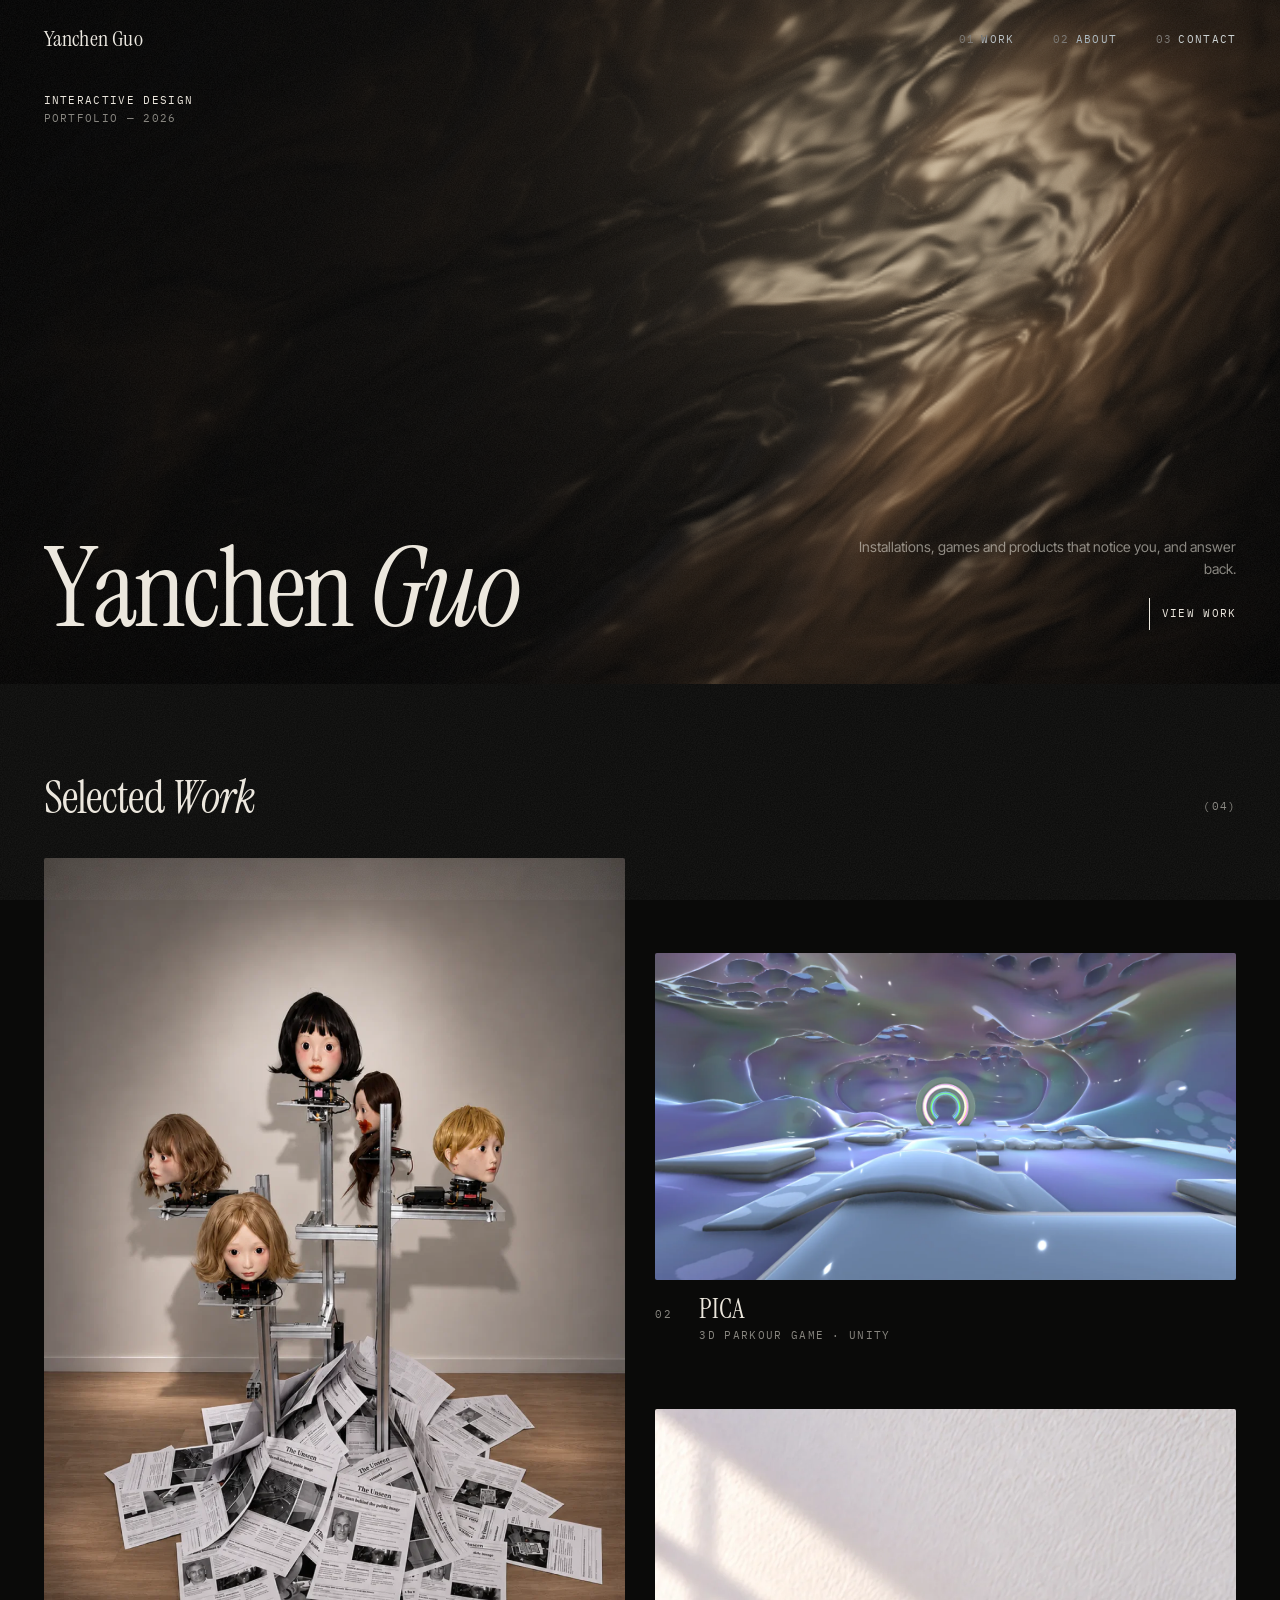
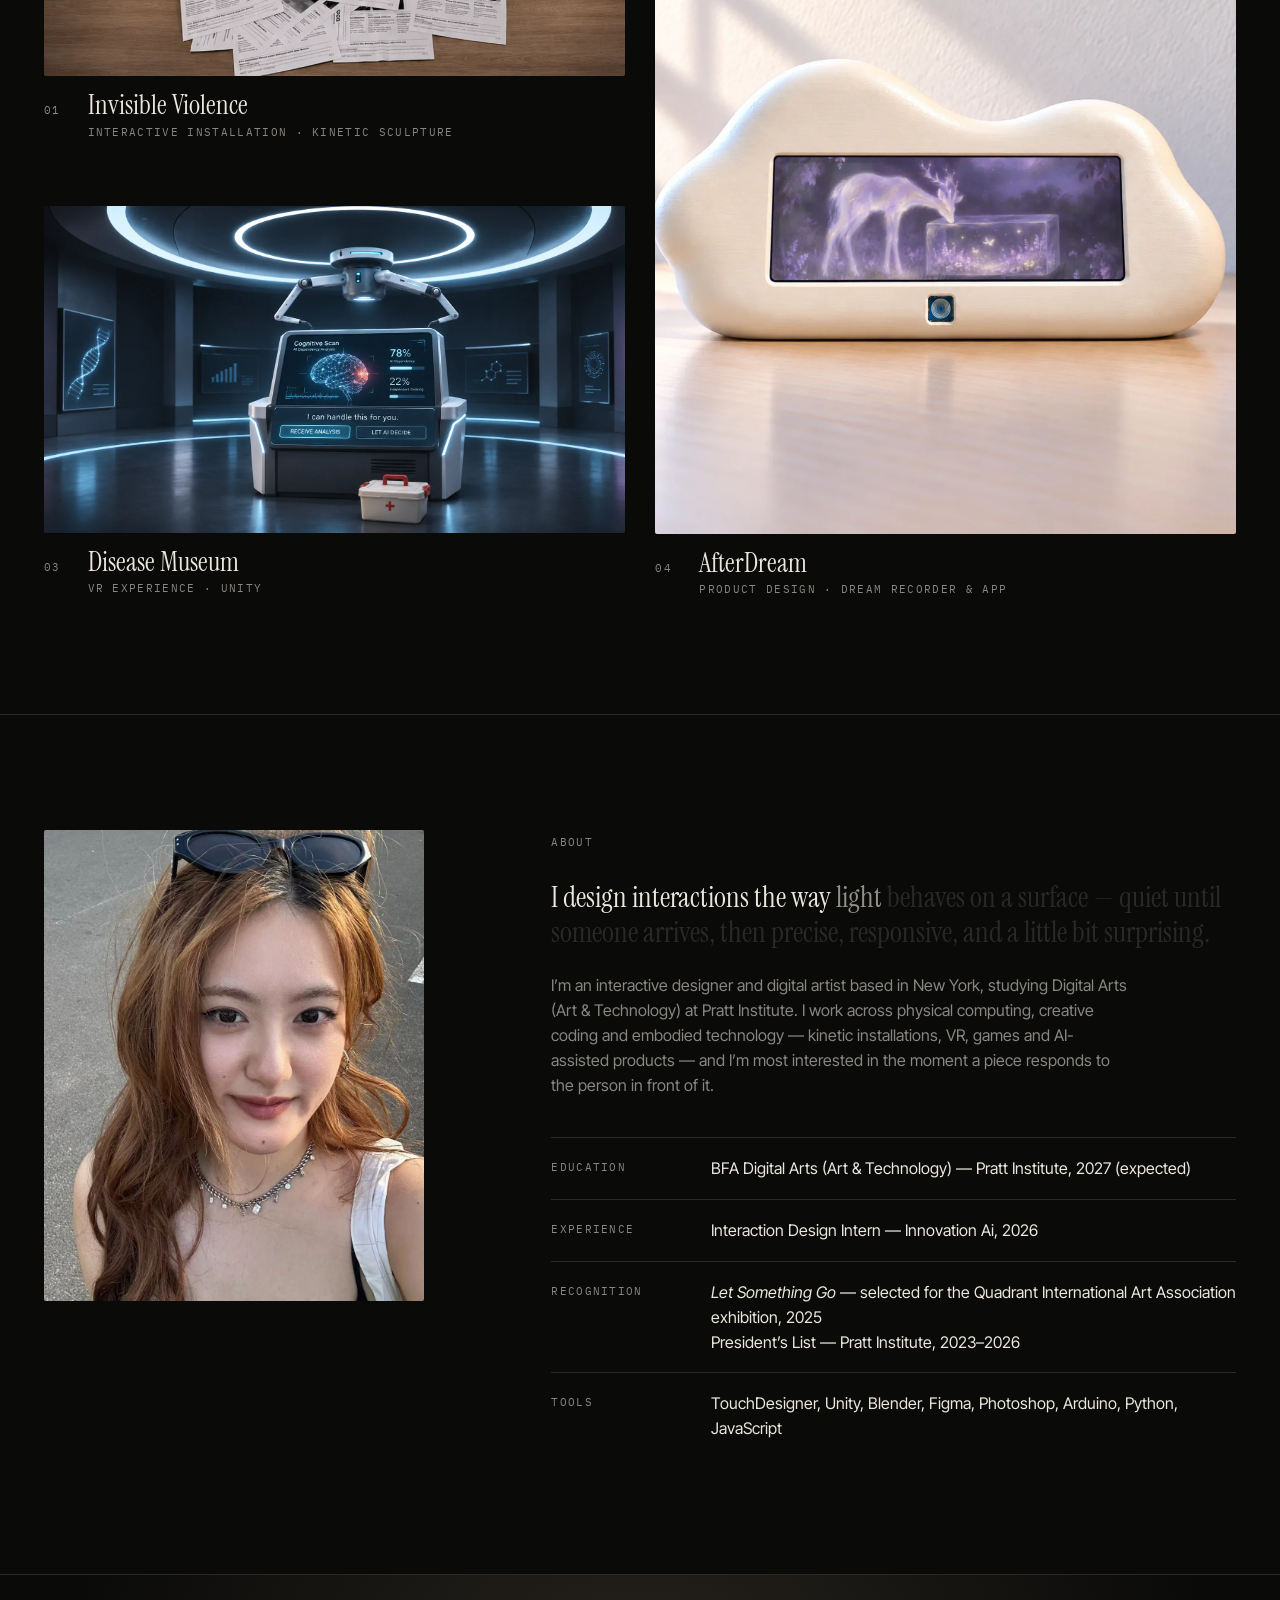
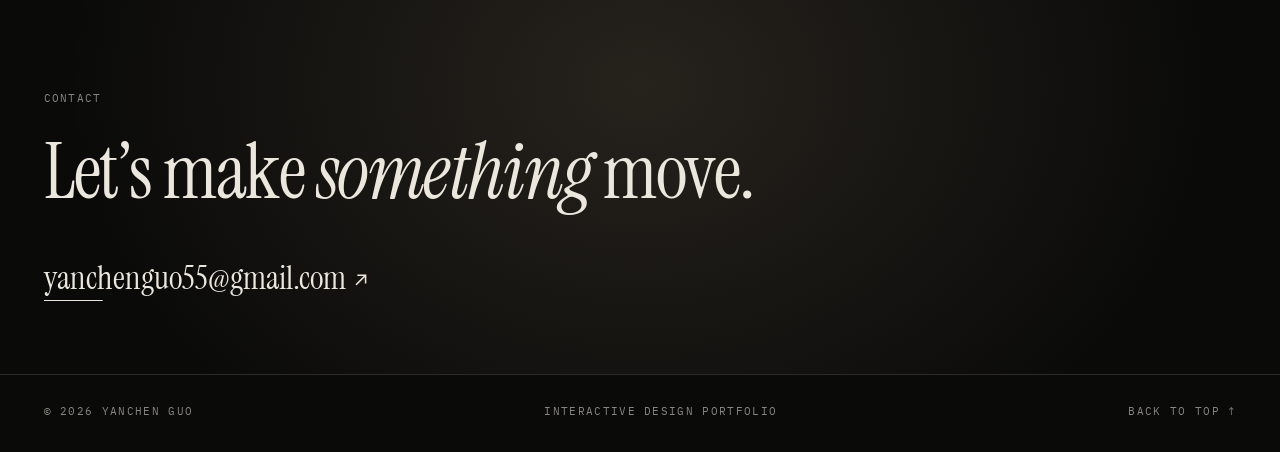
==== commit ee3e85fb: "Fill in About and Contact from the resume - Portrait photo, shown uncropped at its own ratio - Bio, " ====
--- a/index.html
+++ b/index.html
@@ -4,12 +4,11 @@
   <meta charset="utf-8">
   <meta name="viewport" content="width=device-width, initial-scale=1">
   <title>Yanchen Guo — Interactive Design</title>
-  <!-- TODO(内容): 一句话介绍，用于搜索结果和分享卡片 -->
-  <meta name="description" content="Yanchen Guo — interactive design portfolio.">
+  <meta name="description" content="Yanchen Guo is an interactive designer and digital artist in New York, making installations, games, VR and product experiences.">
   <meta name="theme-color" content="#0a0a09">
   <meta property="og:type" content="website">
   <meta property="og:title" content="Yanchen Guo — Interactive Design">
-  <meta property="og:description" content="Yanchen Guo — interactive design portfolio.">
+  <meta property="og:description" content="Yanchen Guo is an interactive designer and digital artist in New York, making installations, games, VR and product experiences.">
   <meta property="og:url" content="https://yanchenguo.com/">
   <link rel="icon" href="assets/favicon.svg" type="image/svg+xml">
 
@@ -53,8 +52,7 @@
       <div class="hero-bottom">
         <h1 class="hero-title" data-split style="--d:.35s">Yanchen <em>Guo</em></h1>
         <div class="hero-side">
-          <!-- TODO(内容): 一句话介绍 -->
-          <p class="hero-intro" data-reveal style="--d:1.15s">[Placeholder] One line on what she designs, and for whom.</p>
+          <p class="hero-intro" data-reveal style="--d:1.15s">Installations, games and products that notice you, and answer back.</p>
           <a class="scroll-cue mono" href="#work" data-reveal style="--d:1.25s"><span class="cue-line"></span>View work</a>
         </div>
       </div>
@@ -135,25 +133,23 @@
   <!-- ============ About ============ -->
   <section class="about" id="about">
     <div class="about-grid">
-      <!-- TODO(内容): 头像/工作照，换成 <img class="art" src="assets/img/portrait.jpg" alt="Yanchen Guo"> -->
-      <div class="about-portrait" data-reveal="clip">
-        <div class="parallax" data-parallax="0.08"><div class="art art-portrait"></div></div>
-        <span class="ph-tag mono">Portrait · 4:5</span>
+      <!-- 人像不裁切：框的比例就是照片的比例，没有视差放大。换照片时把 aspect-ratio 和 width/height 改成新照片的宽高 -->
+      <div class="about-portrait" data-reveal="clip" style="aspect-ratio:1000 / 1237">
+        <img class="art" src="assets/img/portrait.webp" width="1000" height="1237" alt="Yanchen Guo" loading="lazy" decoding="async">
       </div>
 
       <div class="about-body">
         <p class="mono label" data-reveal>About</p>
-        <!-- TODO(内容): 她的设计理念，一两句话（滚动时会逐词点亮） -->
+        <!-- 设计理念，一两句话（滚动时会逐词点亮） -->
         <p class="about-lead" data-scrub>I design interactions the way light behaves on a surface — quiet until someone arrives, then precise, responsive, and a little bit surprising.</p>
-        <!-- TODO(内容): 个人简介 -->
-        <p class="about-bio" data-reveal>[Placeholder] A few sentences about who she is, where she comes from, and what draws her to interactive design.</p>
+        <!-- 内容来自简历 personal-info/Resume Yanchen Guo-V1.docx -->
+        <p class="about-bio" data-reveal>I’m an interactive designer and digital artist based in New York, studying Digital Arts (Art &amp; Technology) at Pratt Institute. I work across physical computing, creative coding and embodied technology — kinetic installations, VR, games and AI-assisted products — and I’m most interested in the moment a piece responds to the person in front of it.</p>
 
-        <!-- TODO(内容): 不需要的整行 <div> 删掉 -->
         <dl class="about-list">
-          <div data-reveal><dt class="mono">Education</dt><dd>[Program] — [School], [Year]</dd></div>
-          <div data-reveal><dt class="mono">Experience</dt><dd>[Studio / Company] — [Role], [Year]</dd></div>
-          <div data-reveal><dt class="mono">Recognition</dt><dd>[Award / Exhibition], [Year]</dd></div>
-          <div data-reveal><dt class="mono">Tools</dt><dd>[Figma, TouchDesigner, p5.js, Unity …]</dd></div>
+          <div data-reveal><dt class="mono">Education</dt><dd>BFA Digital Arts (Art &amp; Technology) — Pratt Institute, 2027 (expected)</dd></div>
+          <div data-reveal><dt class="mono">Experience</dt><dd>Interaction Design Intern — Innovation Ai, 2026</dd></div>
+          <div data-reveal><dt class="mono">Recognition</dt><dd><i>Let Something Go</i> — selected for the Quadrant International Art Association exhibition, 2025<br>President’s List — Pratt Institute, 2023–2026</dd></div>
+          <div data-reveal><dt class="mono">Tools</dt><dd>TouchDesigner, Unity, Blender, Figma, Photoshop, Arduino, Python, JavaScript</dd></div>
         </dl>
       </div>
     </div>
@@ -164,14 +160,8 @@
     <p class="mono label" data-reveal>Contact</p>
     <h2 class="contact-title" data-split>Let’s make <em>something</em> move.</h2>
     <div class="contact-row">
-      <!-- TODO(内容): 换成真实邮箱（href 和文字都要改） -->
-      <a class="contact-email" href="mailto:hello@yanchenguo.com" data-reveal>hello@yanchenguo.com <span class="arrow">↗</span></a>
-      <!-- TODO(内容): 换成真实链接，不需要的整行 <li> 删掉 -->
-      <ul class="contact-social mono" data-reveal style="--d:.1s">
-        <li><a href="https://www.instagram.com/" target="_blank" rel="noopener">Instagram</a></li>
-        <li><a href="https://www.linkedin.com/" target="_blank" rel="noopener">LinkedIn</a></li>
-        <li><a href="https://www.behance.net/" target="_blank" rel="noopener">Behance</a></li>
-      </ul>
+      <a class="contact-email" href="mailto:yanchenguo55@gmail.com" data-reveal>yanchenguo55@gmail.com <span class="arrow">↗</span></a>
+      <!-- 社交链接：有了再加，格式 <ul class="contact-social mono" data-reveal><li><a href="…" target="_blank" rel="noopener">Instagram</a></li></ul> -->
     </div>
   </section>
 
--- a/assets/css/style.css
+++ b/assets/css/style.css
@@ -658,6 +658,8 @@
   background: var(--ink-2);
 }
 
+.about-portrait .art { object-fit: contain; transform: none; }
+
 .about-body { grid-column: 6 / span 7; padding-top: 4px; }
 
 .about-lead {
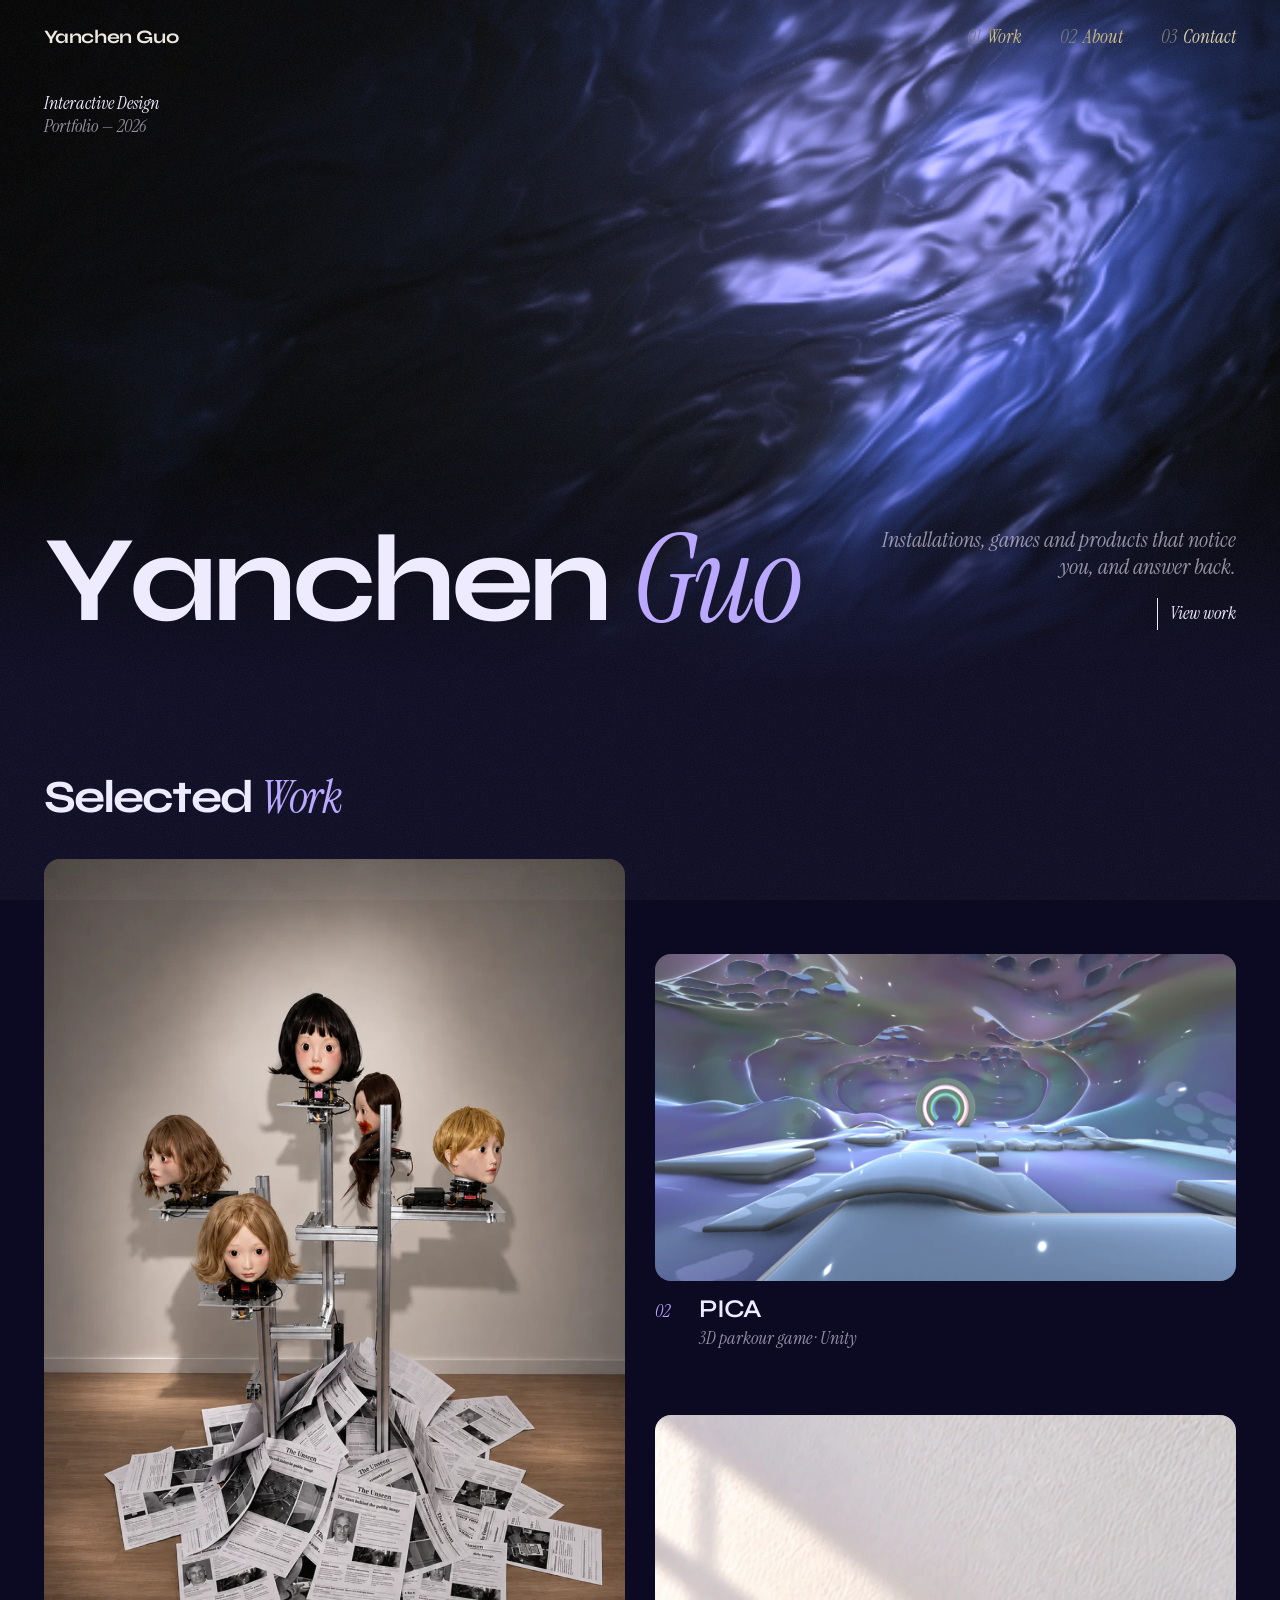
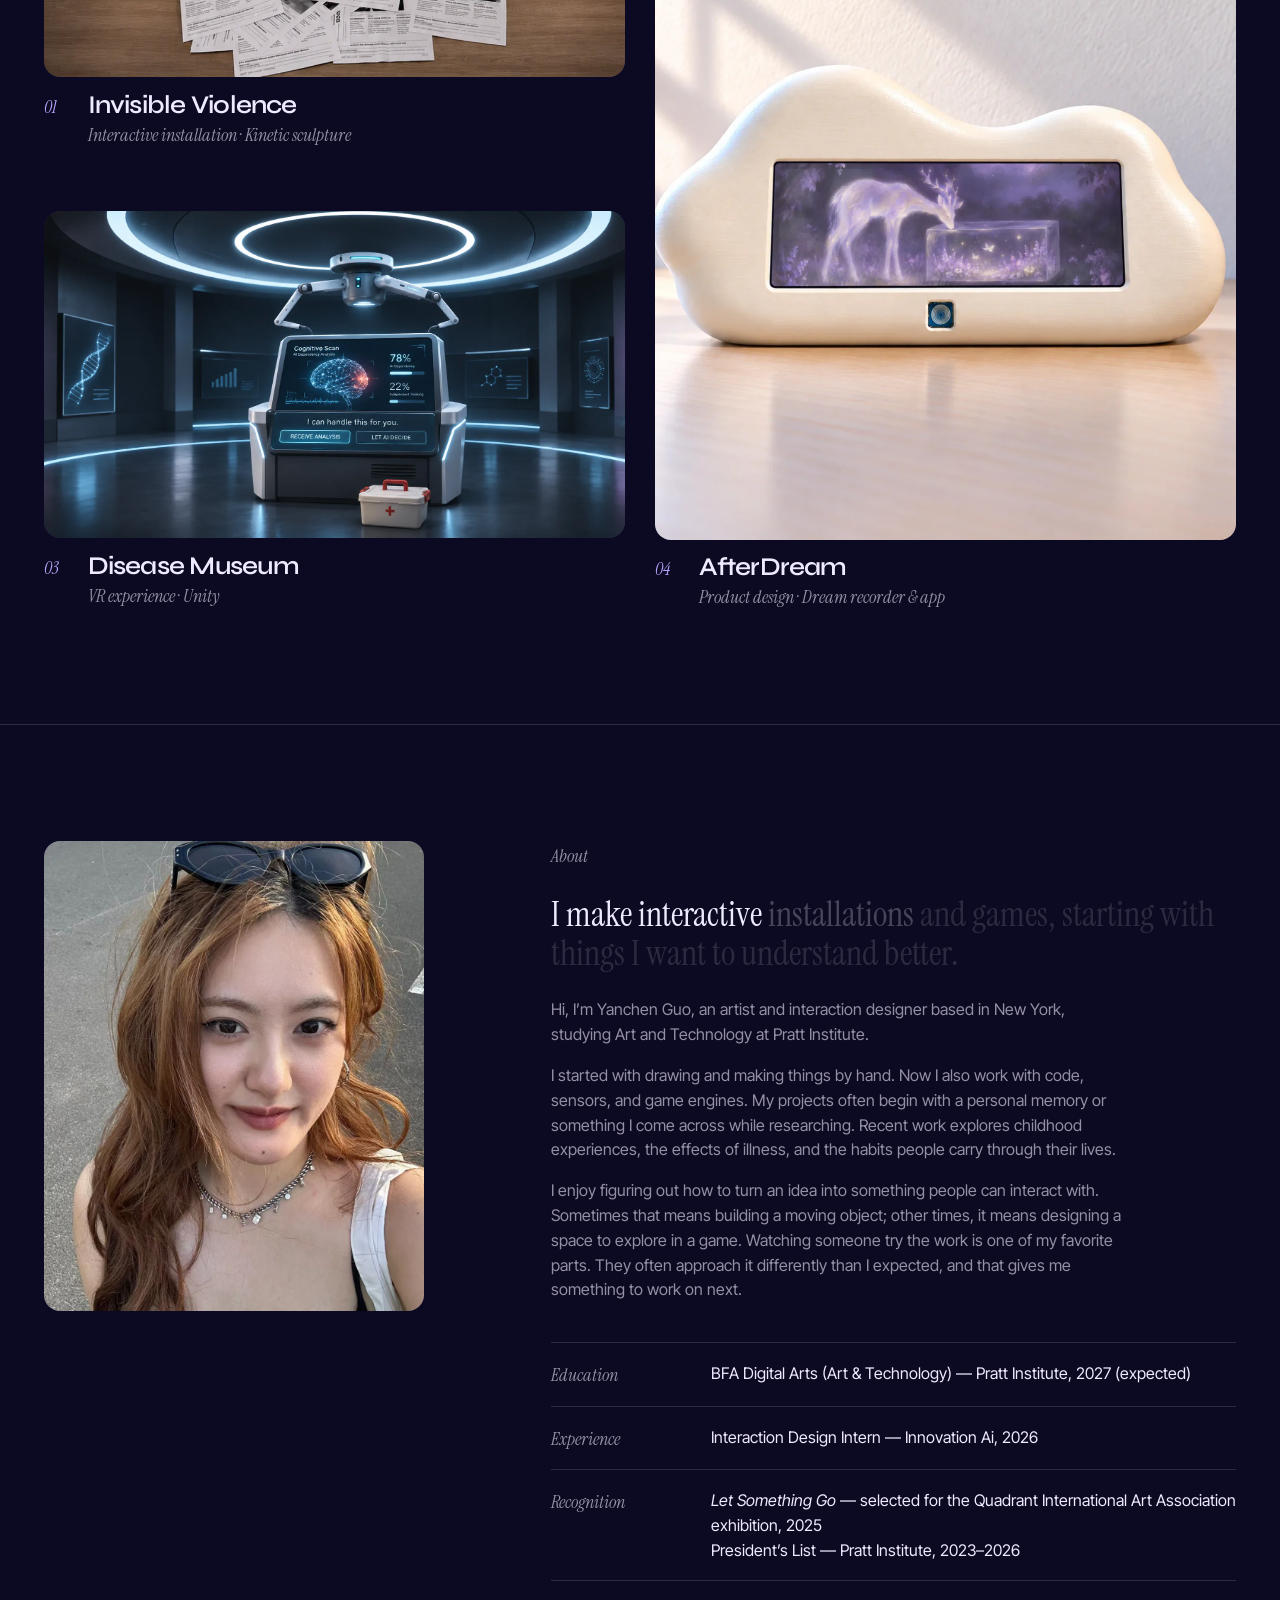
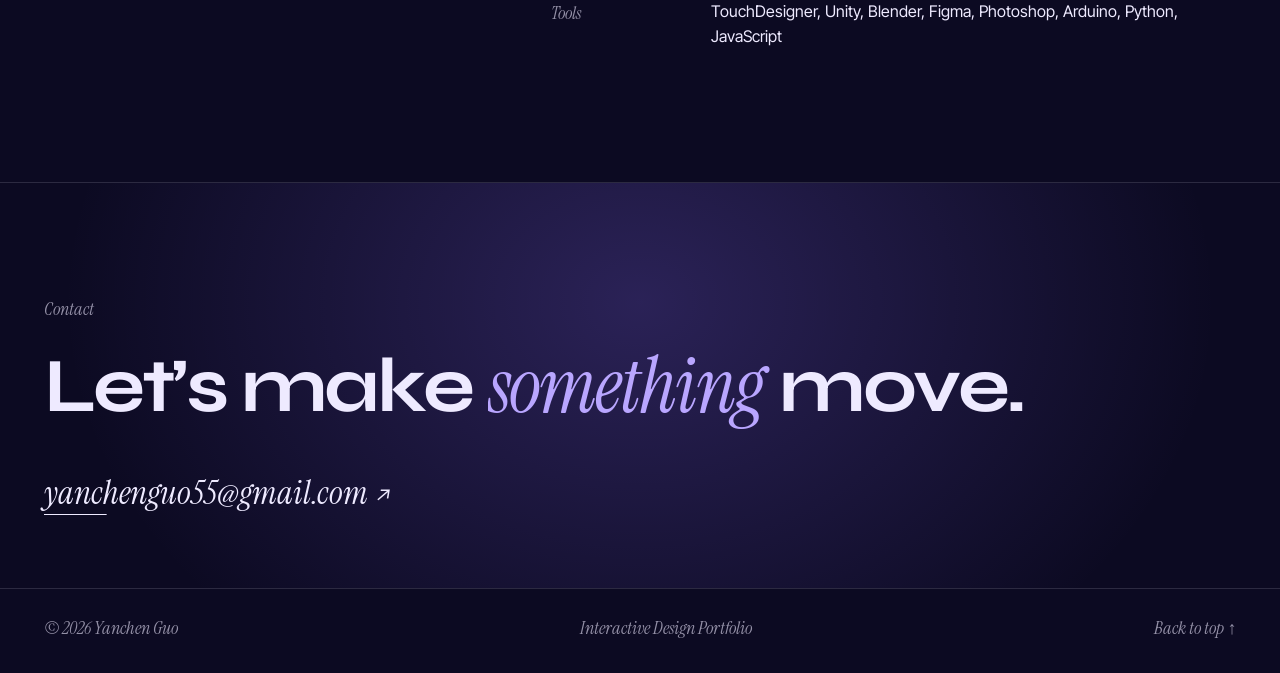
==== commit 780495f9: "Night theme for the home page, softer small text, new About copy - Home and 404: deep indigo, violet" ====
--- a/index.html
+++ b/index.html
@@ -5,7 +5,7 @@
   <meta name="viewport" content="width=device-width, initial-scale=1">
   <title>Yanchen Guo — Interactive Design</title>
   <meta name="description" content="Yanchen Guo is an interactive designer and digital artist in New York, making installations, games, VR and product experiences.">
-  <meta name="theme-color" content="#0a0a09">
+  <meta name="theme-color" content="#0c0a22">
   <meta property="og:type" content="website">
   <meta property="og:title" content="Yanchen Guo — Interactive Design">
   <meta property="og:description" content="Yanchen Guo is an interactive designer and digital artist in New York, making installations, games, VR and product experiences.">
@@ -19,14 +19,14 @@
 
   <link rel="preconnect" href="https://fonts.googleapis.com">
   <link rel="preconnect" href="https://fonts.gstatic.com" crossorigin>
-  <link href="https://fonts.googleapis.com/css2?family=IBM+Plex+Mono:wght@400&family=Instrument+Serif:ital@0;1&family=Inter+Tight:wght@300;400;500&display=swap" rel="stylesheet">
+  <link href="https://fonts.googleapis.com/css2?family=Instrument+Serif:ital@0;1&family=Inter+Tight:wght@300;400;500&family=Syne:wght@600;700&display=swap" rel="stylesheet">
   <link rel="stylesheet" href="assets/css/style.css">
 
   <script src="assets/js/light.js" defer></script>
   <script src="assets/js/vendor/lenis.min.js" defer></script>
   <script src="assets/js/main.js" defer></script>
 </head>
-<body>
+<body class="home">
 
 <div class="curtain" aria-hidden="true"></div>
 
@@ -69,7 +69,6 @@
   <section class="work" id="work">
     <header class="section-head">
       <h2 class="section-title" data-split>Selected <em>Work</em></h2>
-      <p class="mono section-count" data-reveal>(04)</p>
     </header>
 
     <div class="work-list">
@@ -140,10 +139,14 @@
 
       <div class="about-body">
         <p class="mono label" data-reveal>About</p>
-        <!-- 设计理念，一两句话（滚动时会逐词点亮） -->
-        <p class="about-lead" data-scrub>I design interactions the way light behaves on a surface — quiet until someone arrives, then precise, responsive, and a little bit surprising.</p>
+        <!-- 大标题（滚动时会逐词点亮） -->
+        <p class="about-lead" data-scrub>I make interactive installations and games, starting with things I want to understand better.</p>
         <!-- 内容来自简历 personal-info/Resume Yanchen Guo-V1.docx -->
-        <p class="about-bio" data-reveal>I’m an interactive designer and digital artist based in New York, studying Digital Arts (Art &amp; Technology) at Pratt Institute. I work across physical computing, creative coding and embodied technology — kinetic installations, VR, games and AI-assisted products — and I’m most interested in the moment a piece responds to the person in front of it.</p>
+        <div class="about-bio" data-reveal>
+          <p>Hi, I’m Yanchen Guo, an artist and interaction designer based in New York, studying Art and Technology at Pratt Institute.</p>
+          <p>I started with drawing and making things by hand. Now I also work with code, sensors, and game engines. My projects often begin with a personal memory or something I come across while researching. Recent work explores childhood experiences, the effects of illness, and the habits people carry through their lives.</p>
+          <p>I enjoy figuring out how to turn an idea into something people can interact with. Sometimes that means building a moving object; other times, it means designing a space to explore in a game. Watching someone try the work is one of my favorite parts. They often approach it differently than I expected, and that gives me something to work on next.</p>
+        </div>
 
         <dl class="about-list">
           <div data-reveal><dt class="mono">Education</dt><dd>BFA Digital Arts (Art &amp; Technology) — Pratt Institute, 2027 (expected)</dd></div>
--- a/assets/css/style.css
+++ b/assets/css/style.css
@@ -13,7 +13,9 @@
 
   --serif: "Instrument Serif", "Songti SC", "Noto Serif SC", Georgia, serif;
   --sans: "Inter Tight", "PingFang SC", "Noto Sans SC", system-ui, sans-serif;
-  --mono: "IBM Plex Mono", ui-monospace, "SFMono-Regular", Menlo, monospace;
+  /* small text: a soft italic serif in normal case (was tracked uppercase mono) */
+  --mono: "Instrument Serif", "Songti SC", Georgia, serif;
+  --brand: "Syne", "Inter Tight", system-ui, sans-serif;
 
   --gutter: clamp(16px, 3.4vw, 48px);
   --gap: clamp(16px, 2vw, 28px);
@@ -49,10 +51,10 @@
 
 .mono {
   font-family: var(--mono);
-  font-size: 11px;
-  line-height: 1.6;
-  letter-spacing: 0.12em;
-  text-transform: uppercase;
+  font-style: italic;
+  font-size: 18px;
+  line-height: 1.3;
+  letter-spacing: 0;
 }
 
 .dim { color: var(--muted); }
@@ -120,18 +122,18 @@
 }
 
 .nav-logo {
-  font-family: var(--serif);
-  font-size: 22px;
-  letter-spacing: 0.01em;
+  font-family: var(--brand);
+  font-weight: 700;
+  font-size: 19px;
+  letter-spacing: -0.02em;
 }
 
 .nav-links { display: flex; gap: clamp(18px, 3vw, 40px); }
 
 .nav-links a {
   font-family: var(--mono);
-  font-size: 11px;
-  letter-spacing: 0.12em;
-  text-transform: uppercase;
+  font-style: italic;
+  font-size: 19px;
 }
 
 .nav-links a span { opacity: 0.5; margin-right: 6px; }
@@ -181,9 +183,8 @@
 
 .cursor-label {
   font-family: var(--mono);
-  font-size: 11px;
-  letter-spacing: 0.14em;
-  text-transform: uppercase;
+  font-style: italic;
+  font-size: 17px;
   color: var(--ink);
   opacity: 0;
   transition: opacity 0.25s;
@@ -437,7 +438,7 @@
   left: 14px;
   bottom: 12px;
   z-index: 3;
-  font-size: 10px;
+  font-size: 15px;
   color: rgba(236, 231, 221, 0.62);
 }
 
@@ -675,6 +676,9 @@
   color: var(--muted);
 }
 
+.about-bio p { margin: 0 0 1em; }
+.about-bio p:last-child { margin-bottom: 0; }
+
 .about-list { margin: 0; }
 
 .about-list > div {
@@ -1004,7 +1008,7 @@
 }
 
 .pj-facts dt { color: var(--muted); margin-bottom: 6px; }
-.pj-facts dd { margin: 0; text-transform: none; letter-spacing: 0.02em; font-size: 12px; }
+.pj-facts dd { margin: 0; font-family: var(--sans); font-style: normal; font-size: 15px; line-height: 1.45; }
 .pj-facts a { border-bottom: 1px solid var(--faint); transition: border-color 0.3s; }
 .pj-facts a:hover { border-color: currentColor; }
 
@@ -1178,7 +1182,7 @@
   border-radius: 999px;
   background: color-mix(in srgb, var(--ink) 80%, transparent);
   color: var(--paper);
-  font-size: 10px;
+  font-size: 16px;
   white-space: nowrap;
   text-overflow: ellipsis;
 }
@@ -1283,8 +1287,8 @@
   margin: 18px 0 0;
   padding: 0;
   list-style: none;
-  font-size: 11px;
-  line-height: 1.5;
+  font-size: 18px;
+  line-height: 1.35;
   text-align: center;
 }
 
@@ -1332,7 +1336,7 @@
 .ad-card-media--night .art--cutout { padding: 6%; object-position: 50% 50%; }
 
 .ad-card figcaption { padding: 20px 4px 0; }
-.ad-card figcaption .mono { color: rgb(var(--accent)); font-size: 11px; }
+.ad-card figcaption .mono { color: rgb(var(--accent)); }
 
 .ad-card h3 {
   margin: 10px 0 8px;
@@ -1407,7 +1411,7 @@
 
 .ad-phone img { display: block; width: 100%; height: auto; transition: transform 1.2s var(--ease); }
 .ad-phone button:hover img { transform: scale(1.04); }
-.ad-phone figcaption { margin-top: 12px; color: rgba(239, 234, 255, 0.6); font-size: 10px; text-align: center; }
+.ad-phone figcaption { margin-top: 12px; color: rgba(239, 234, 255, 0.6); font-size: 16px; text-align: center; }
 
 .pj-video {
   max-width: calc(1200px + 2 * var(--gutter));
@@ -1716,6 +1720,53 @@
 }
 
 /* ==========================================================================
+   Home (and 404) — Night: deep indigo, the silk light turned violet,
+   a wide display face (Syne) set against a soft italic serif.
+   ========================================================================== */
+
+.home {
+  color-scheme: dark;
+  --ink: #0c0a22;
+  --ink-2: #171441;
+  --paper: #eeeaff;
+  --muted: rgba(238, 234, 255, 0.6);
+  --faint: rgba(238, 234, 255, 0.14);
+  --glow: #b9a6ff;
+  --cursor: #eeeaff;
+  background: #0c0a22;
+}
+.home ::selection { background: #b9a6ff; color: #0c0a22; }
+.home .cursor.is-view .cursor-ball { background: #b9a6ff; }
+.home .cursor-label { color: #0c0a22; }
+
+.home .hero { background: radial-gradient(60% 50% at 72% 32%, rgba(140, 110, 255, 0.22), transparent 70%), var(--ink); }
+.home .hero-light { filter: hue-rotate(205deg) saturate(2.4) brightness(1.15); }
+.home .hero-inner { z-index: 1; }
+.home .hero::after { content: ""; position: absolute; left: 0; right: 0; bottom: 0; height: 34%; pointer-events: none; background: linear-gradient(180deg, transparent, var(--ink)); }
+.home .hero-title { font-family: var(--brand); font-weight: 700; font-size: clamp(56px, 9.6vw, 170px); line-height: 0.9; letter-spacing: -0.045em; }
+.home .hero-title em { font-family: var(--serif); font-weight: 400; letter-spacing: -0.02em; color: #b9a6ff; }
+.home .hero-intro { font-family: var(--serif); font-style: italic; font-size: clamp(20px, 1.7vw, 26px); line-height: 1.25; }
+
+.home .section-title { font-family: var(--brand); font-weight: 700; letter-spacing: -0.04em; }
+.home .section-title em { font-family: var(--serif); font-weight: 400; color: #b9a6ff; }
+.home .work-media { border-radius: 16px; box-shadow: inset 0 0 0 1px rgba(238, 234, 255, 0.08); }
+.home .work-title { font-family: var(--brand); font-weight: 600; letter-spacing: -0.03em; font-size: clamp(22px, 2vw, 30px); }
+.home .work-title::before { background: #b9a6ff; }
+.home .work-no { color: #b9a6ff; }
+
+.home .about-portrait { border-radius: 16px; }
+.home .about-lead { font-size: clamp(26px, 2.7vw, 40px); line-height: 1.12; }
+.home .contact::before { background: radial-gradient(closest-side, rgba(140, 110, 255, 0.24), transparent); }
+.home .contact-title { font-family: var(--brand); font-weight: 700; letter-spacing: -0.045em; }
+.home .contact-title em { font-family: var(--serif); font-weight: 400; color: #b9a6ff; letter-spacing: -0.02em; }
+.home .contact-email { font-style: italic; }
+.home .nf-inner h1 { font-family: var(--brand); font-style: normal; font-weight: 700; letter-spacing: -0.06em; }
+
+@media (max-width: 560px) {
+  .home .hero-title { font-size: 18vw; }
+}
+
+/* ==========================================================================
    Responsive
    ========================================================================== */
 
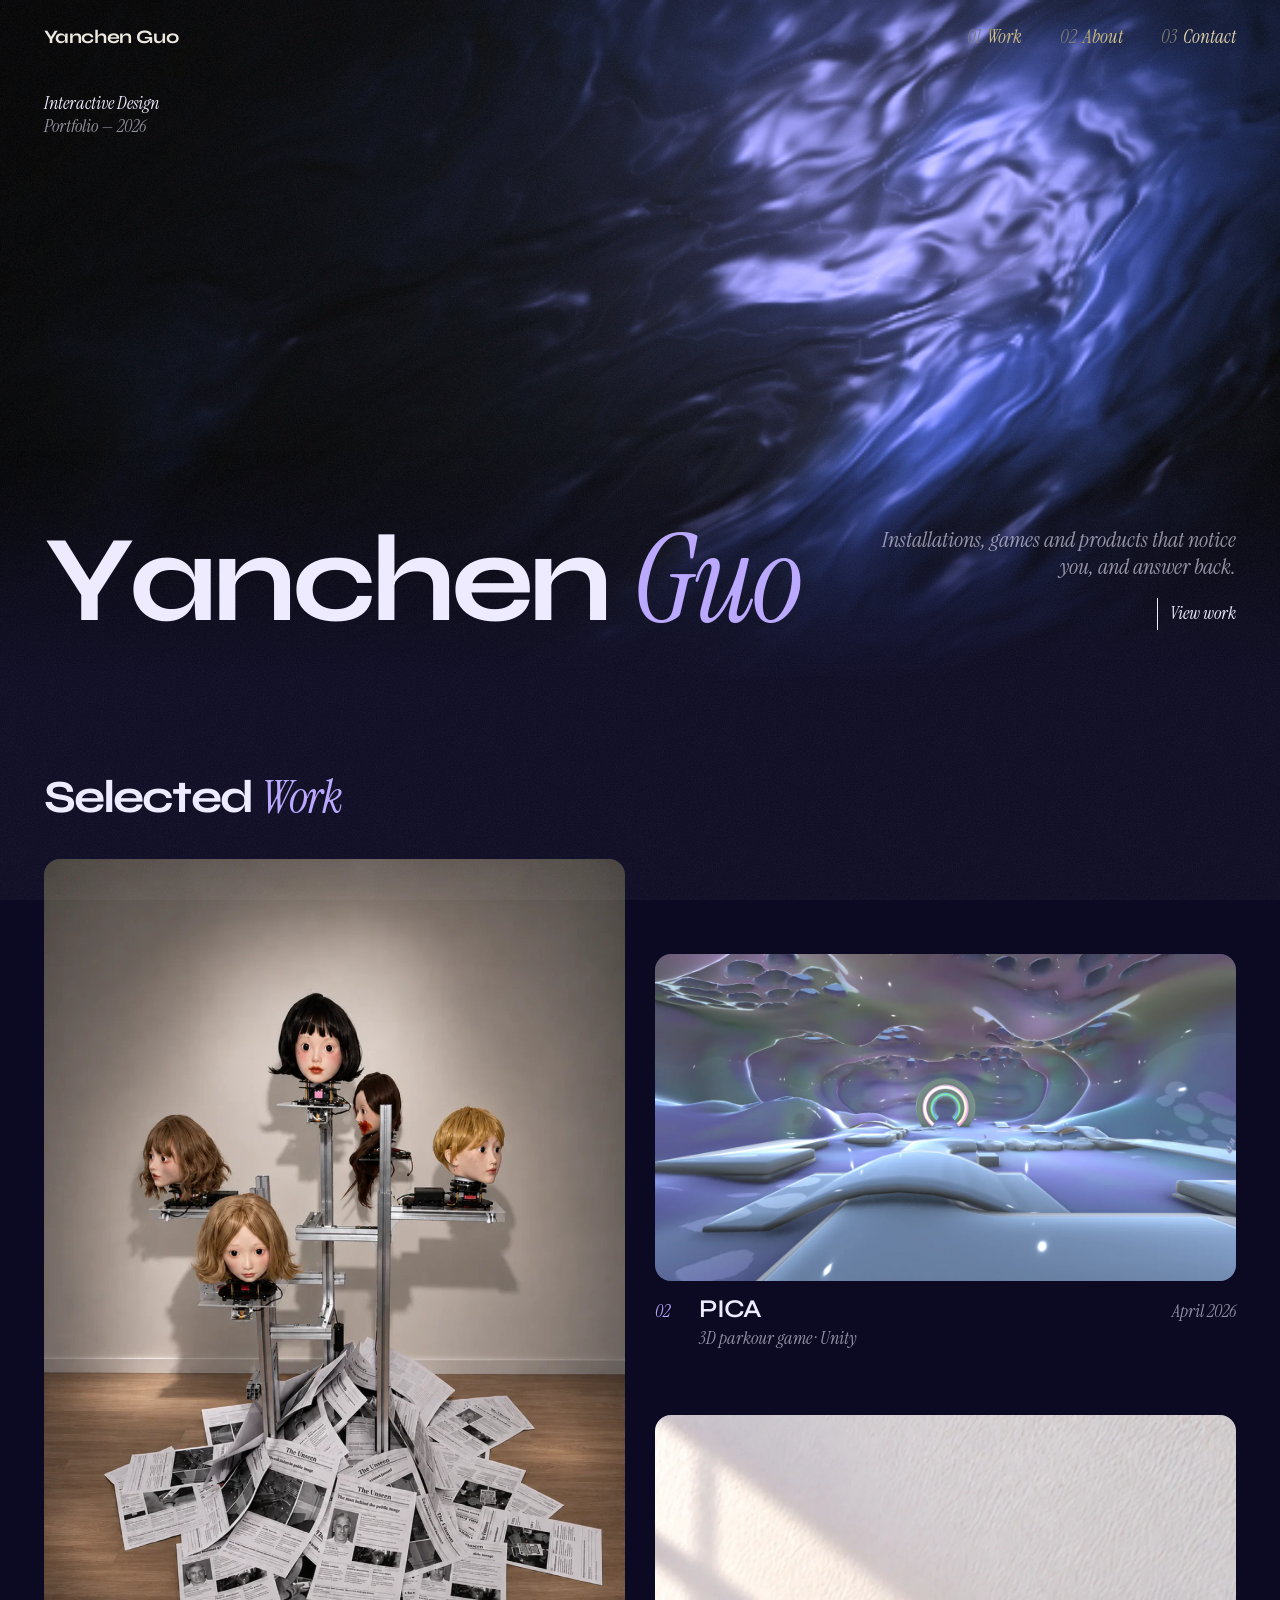
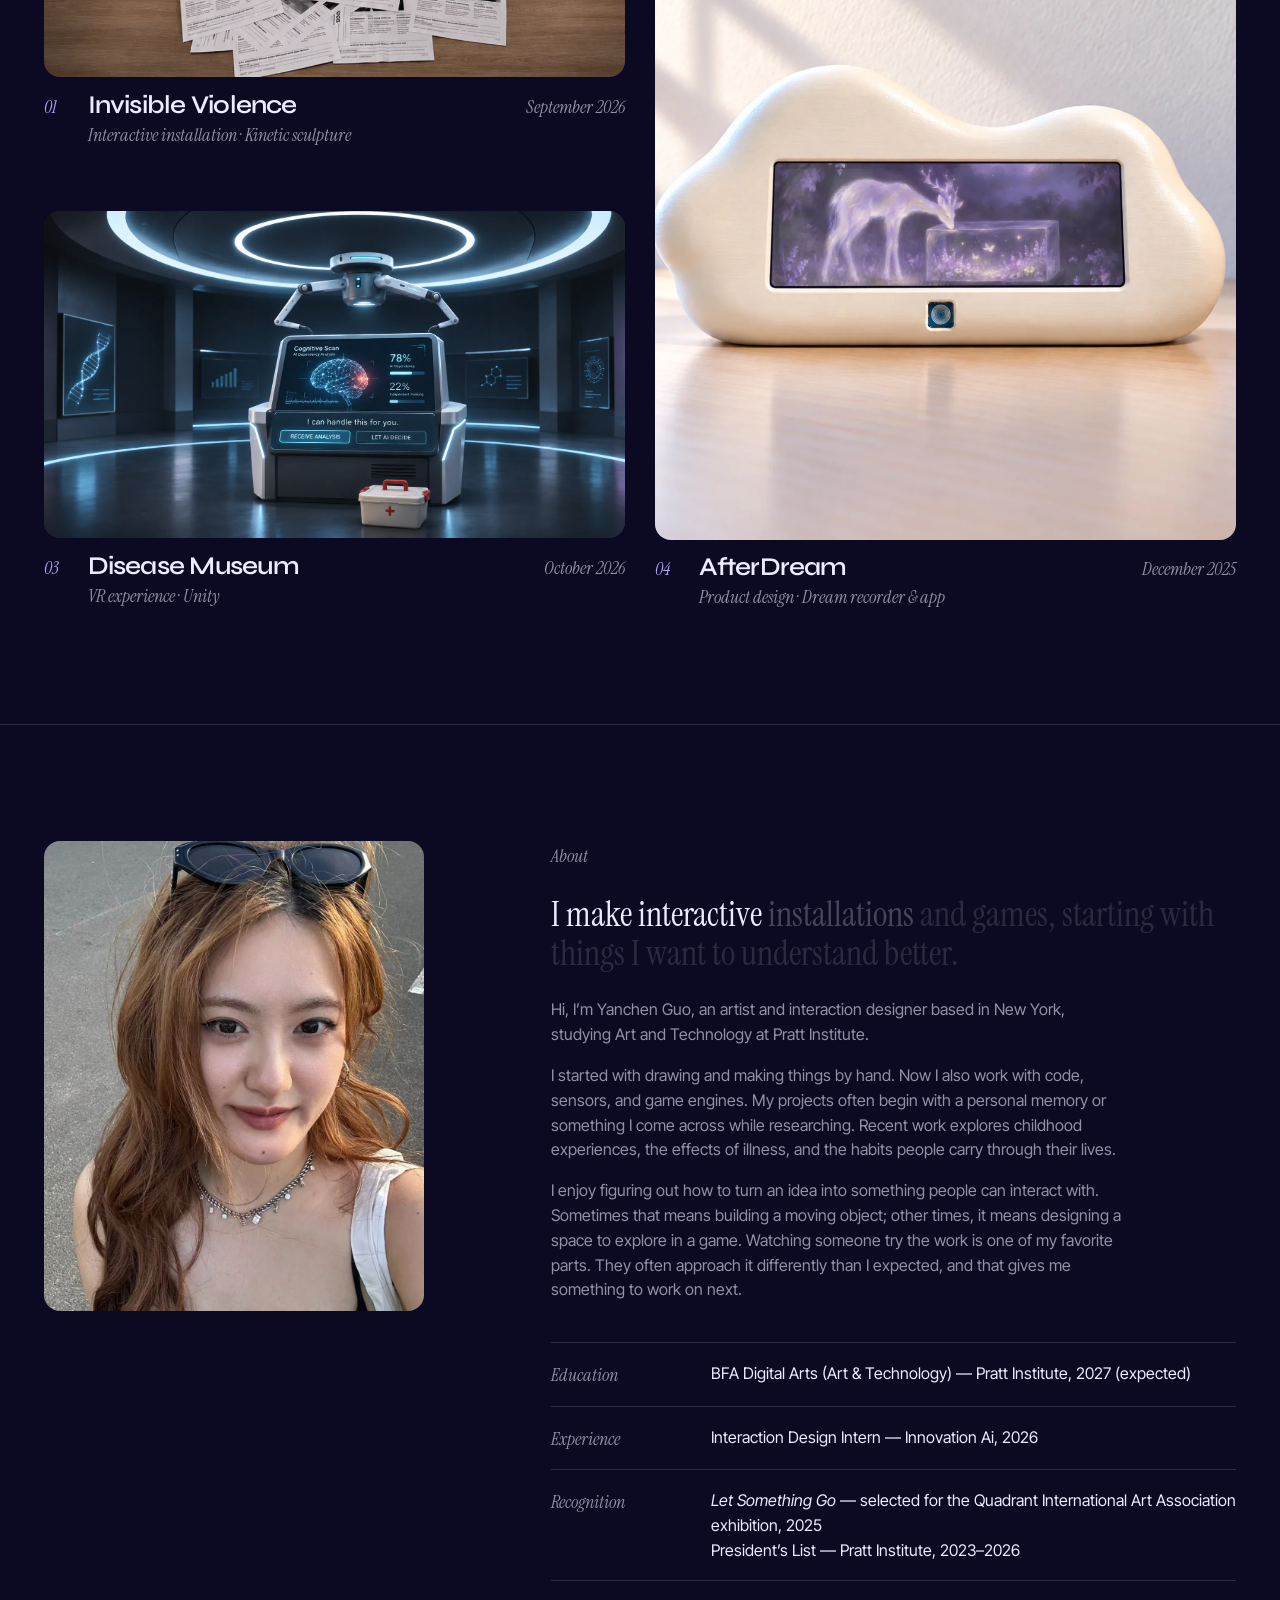
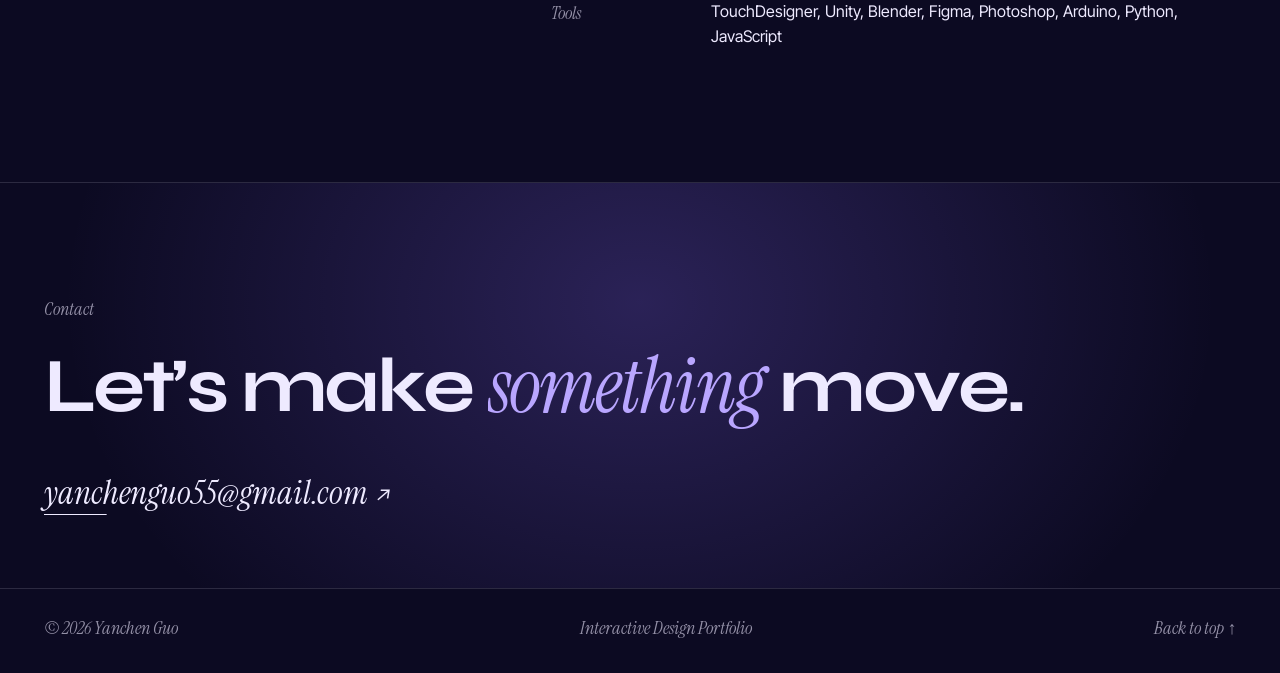
==== commit 853b94ec: "Show the date under each home cover" ====
--- a/index.html
+++ b/index.html
@@ -81,6 +81,7 @@
             <div class="work-caption">
               <span class="mono work-no">01</span>
               <h3 class="work-title">Invisible Violence</h3>
+              <span class="mono work-year">September 2026</span>
               <span class="mono work-tags">Interactive installation · Kinetic sculpture</span>
             </div>
           </a>
@@ -94,6 +95,7 @@
             <div class="work-caption">
               <span class="mono work-no">03</span>
               <h3 class="work-title">Disease Museum</h3>
+              <span class="mono work-year">October 2026</span>
               <span class="mono work-tags">VR experience · Unity</span>
             </div>
           </a>
@@ -108,6 +110,7 @@
             <div class="work-caption">
               <span class="mono work-no">02</span>
               <h3 class="work-title">PICA</h3>
+              <span class="mono work-year">April 2026</span>
               <span class="mono work-tags">3D parkour game · Unity</span>
             </div>
           </a>
@@ -121,6 +124,7 @@
             <div class="work-caption">
               <span class="mono work-no">04</span>
               <h3 class="work-title">AfterDream</h3>
+              <span class="mono work-year">December 2025</span>
               <span class="mono work-tags">Product design · Dream recorder &amp; app</span>
             </div>
           </a>
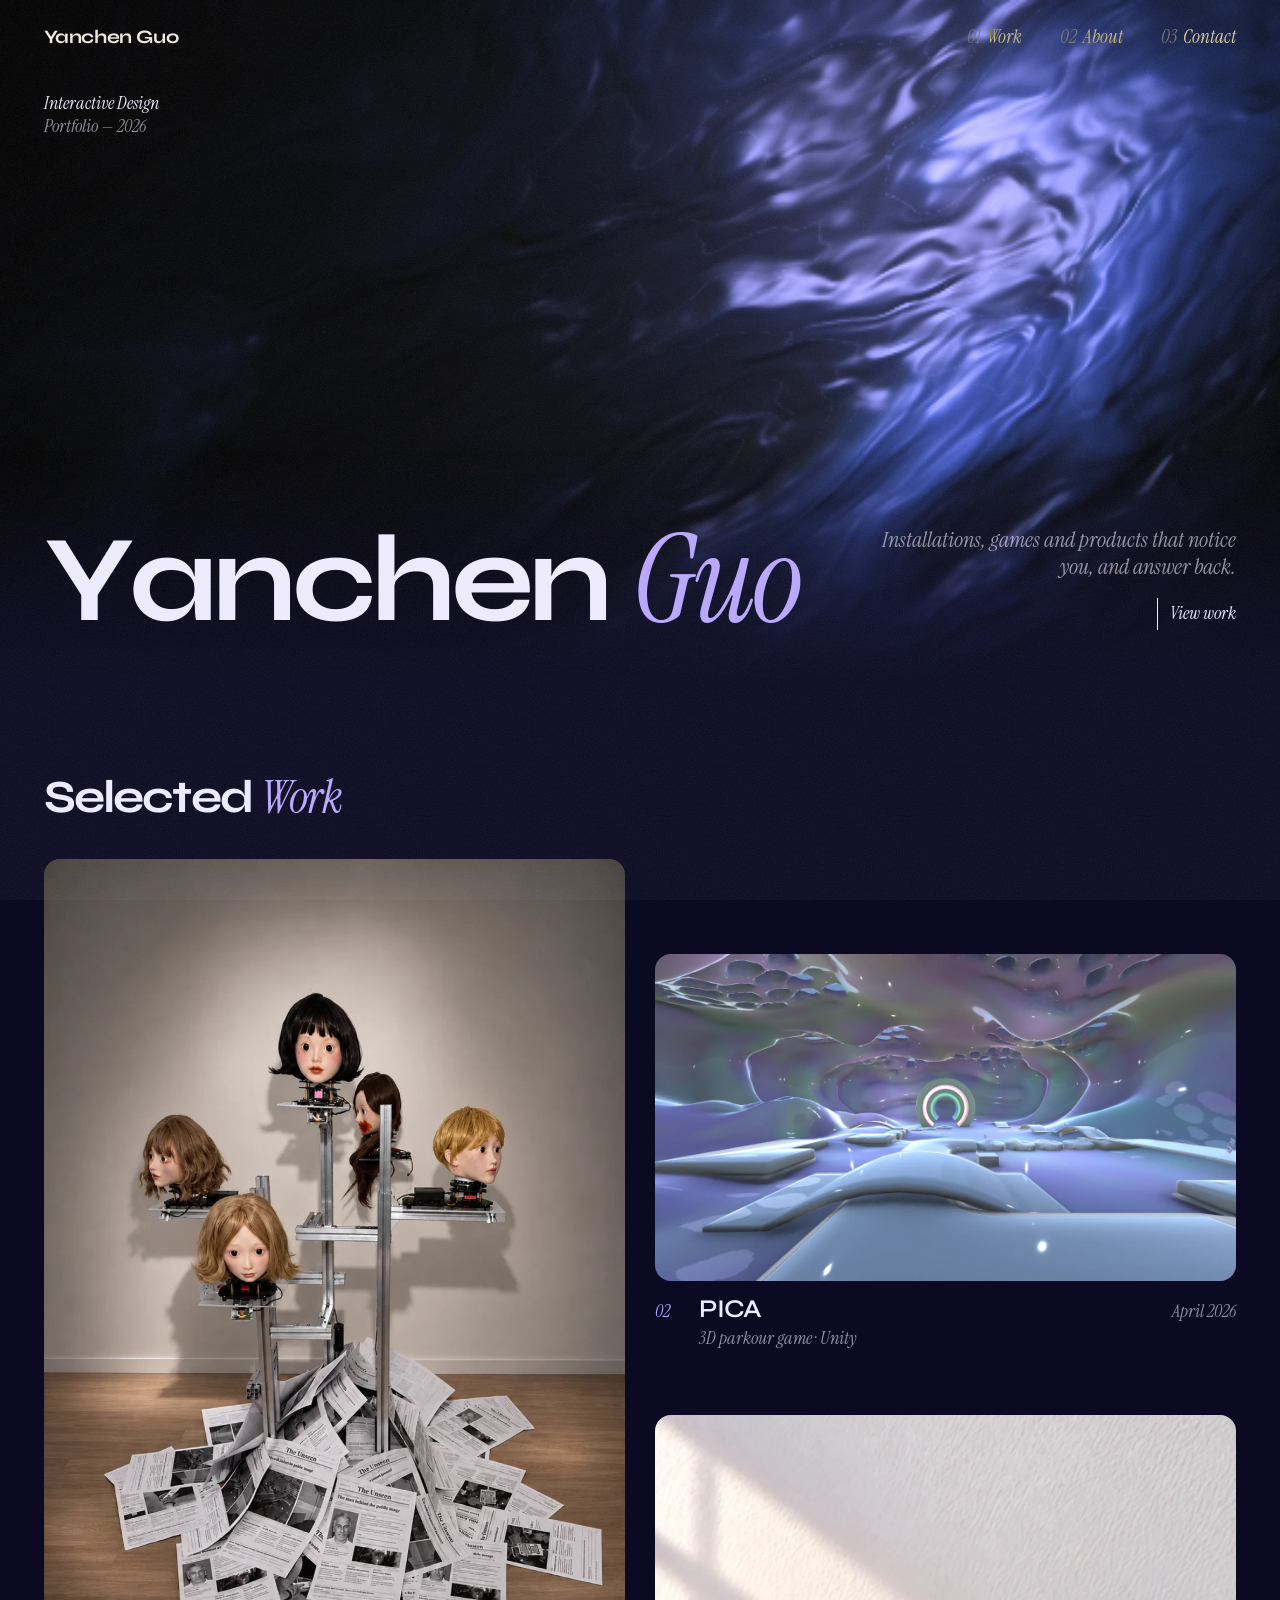
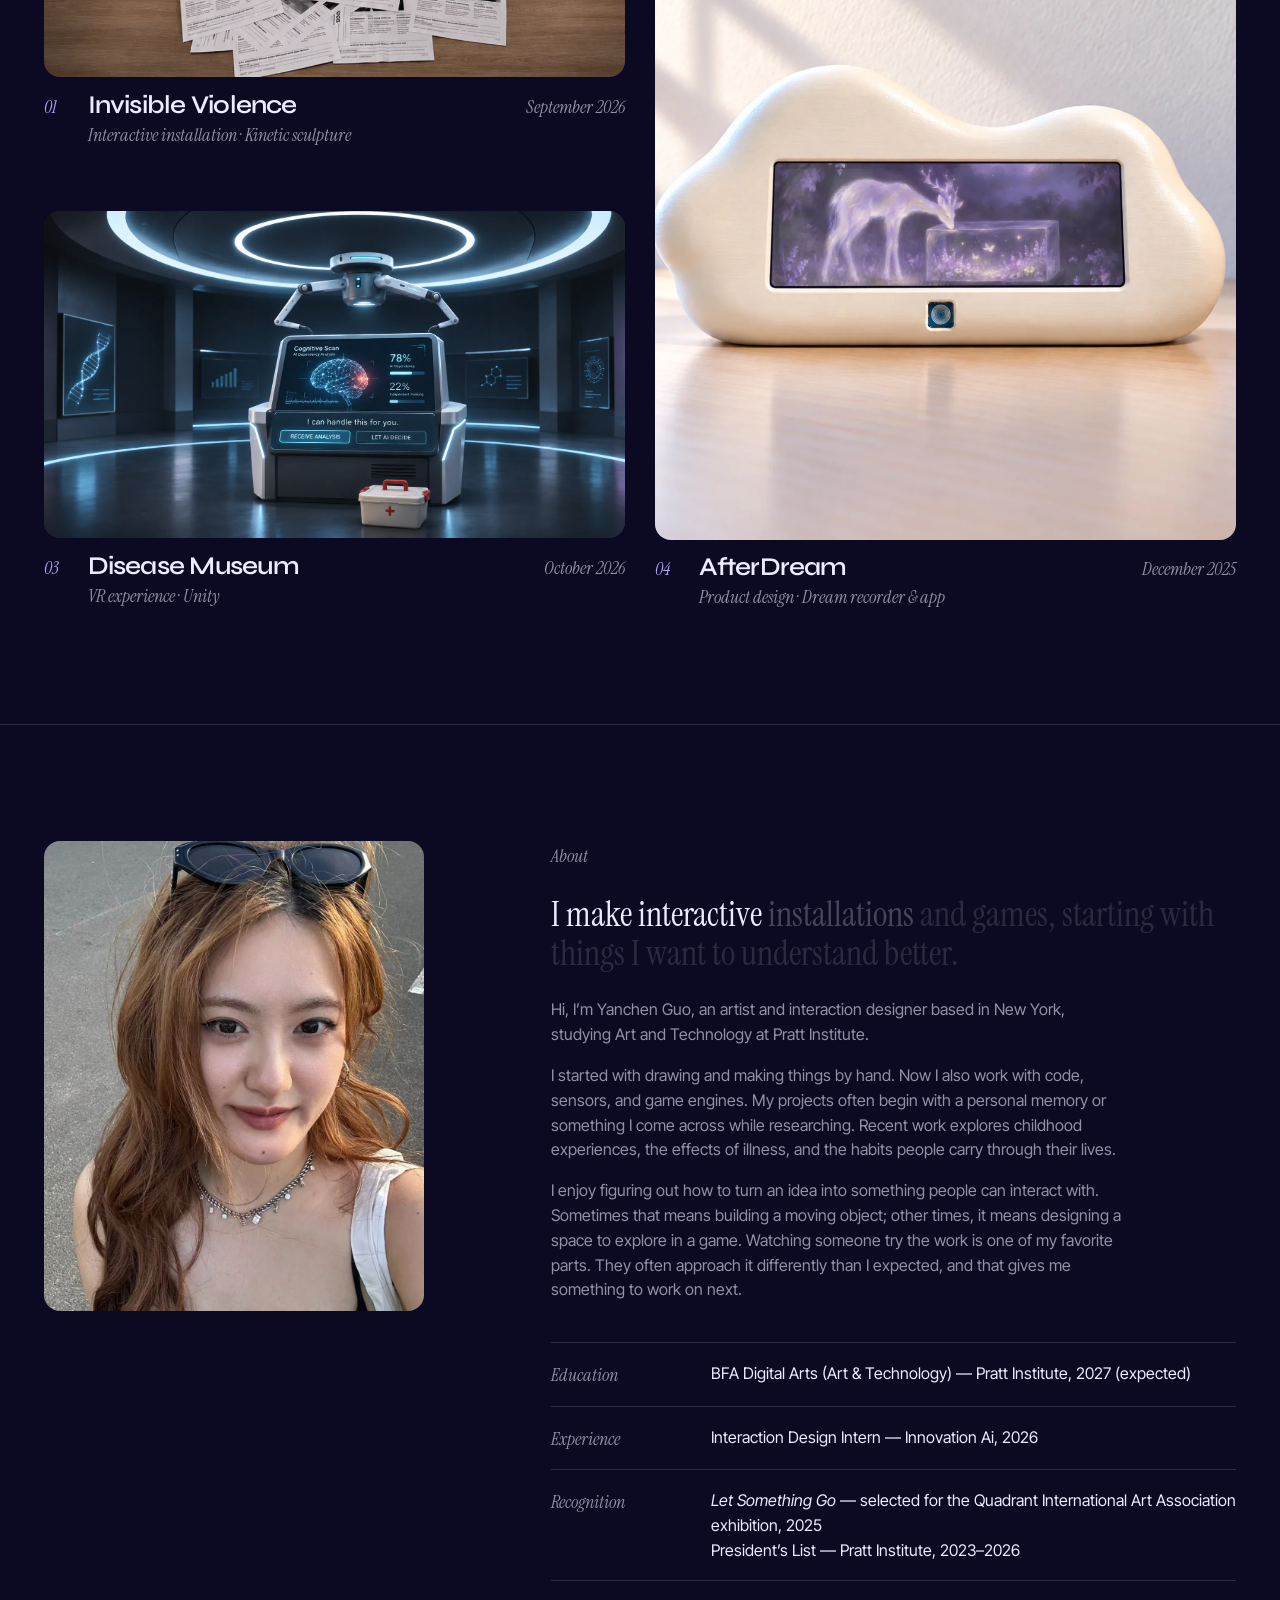
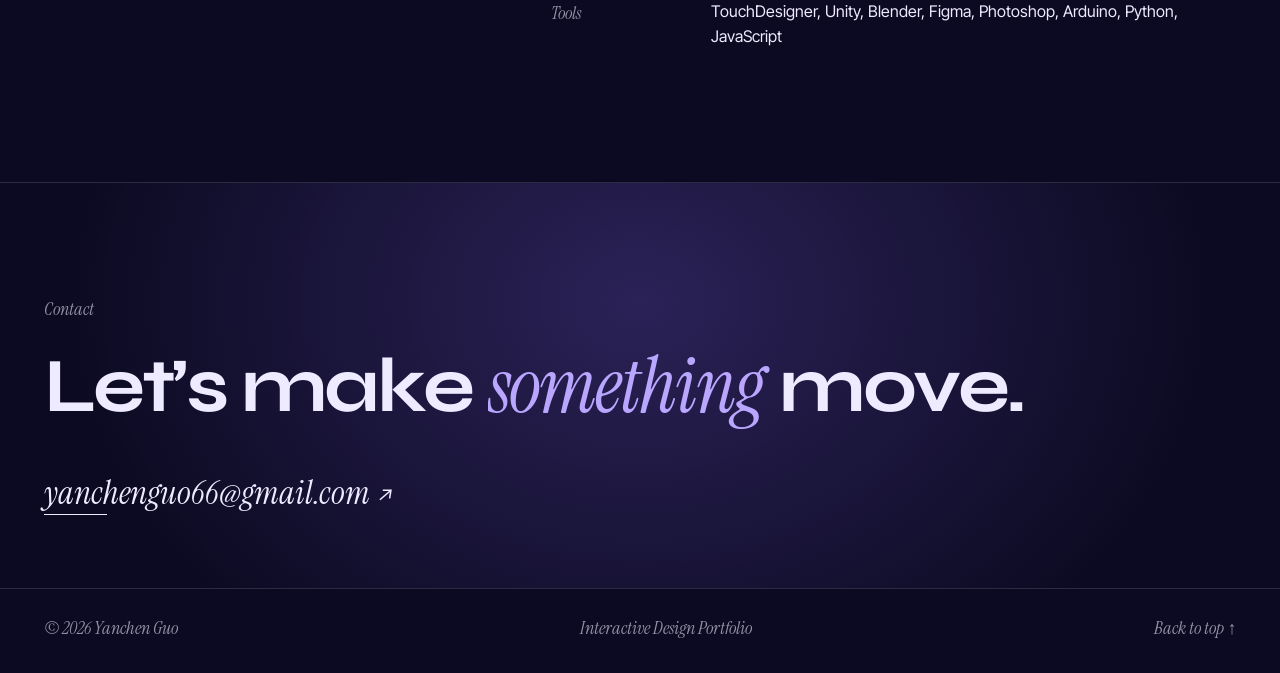
==== commit bd707d3b: "Use the 66 contact email" ====
--- a/index.html
+++ b/index.html
@@ -167,7 +167,7 @@
     <p class="mono label" data-reveal>Contact</p>
     <h2 class="contact-title" data-split>Let’s make <em>something</em> move.</h2>
     <div class="contact-row">
-      <a class="contact-email" href="mailto:yanchenguo55@gmail.com" data-reveal>yanchenguo55@gmail.com <span class="arrow">↗</span></a>
+      <a class="contact-email" href="mailto:yanchenguo66@gmail.com" data-reveal>yanchenguo66@gmail.com <span class="arrow">↗</span></a>
       <!-- 社交链接：有了再加，格式 <ul class="contact-social mono" data-reveal><li><a href="…" target="_blank" rel="noopener">Instagram</a></li></ul> -->
     </div>
   </section>
